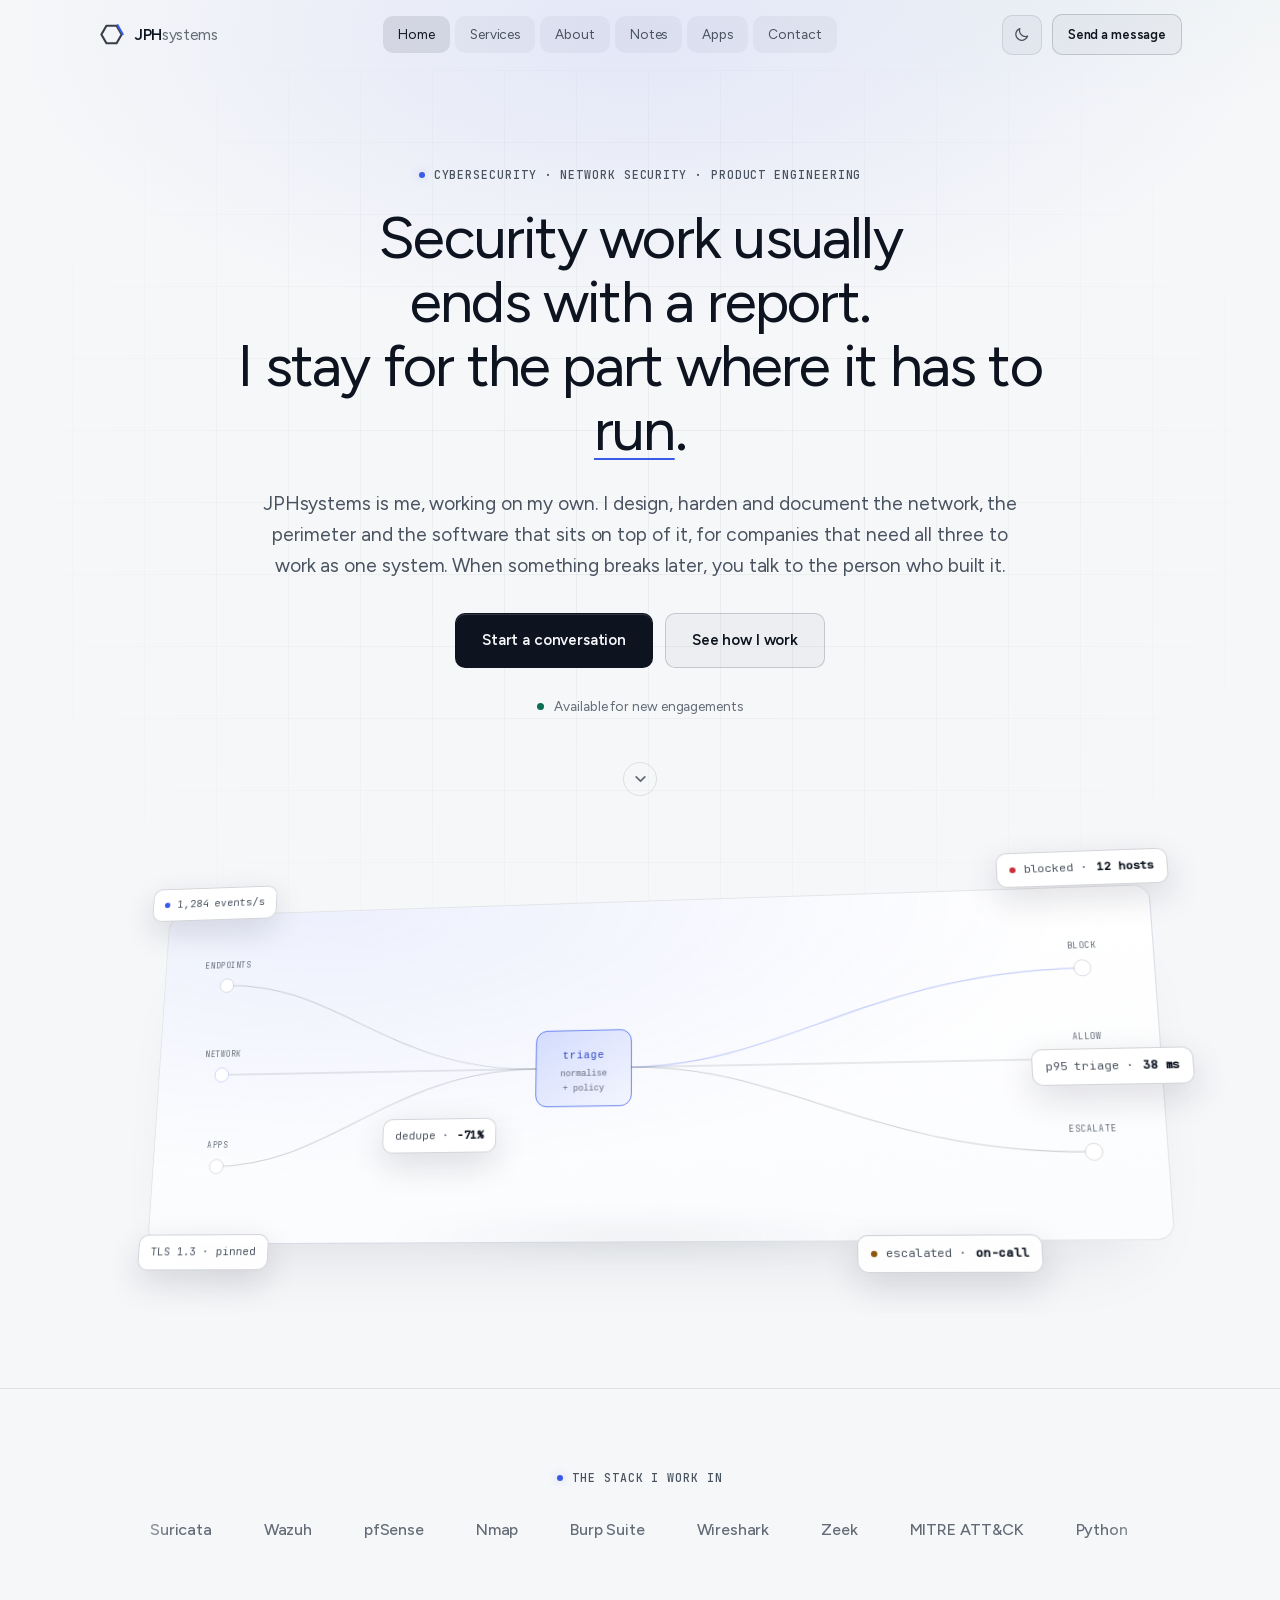
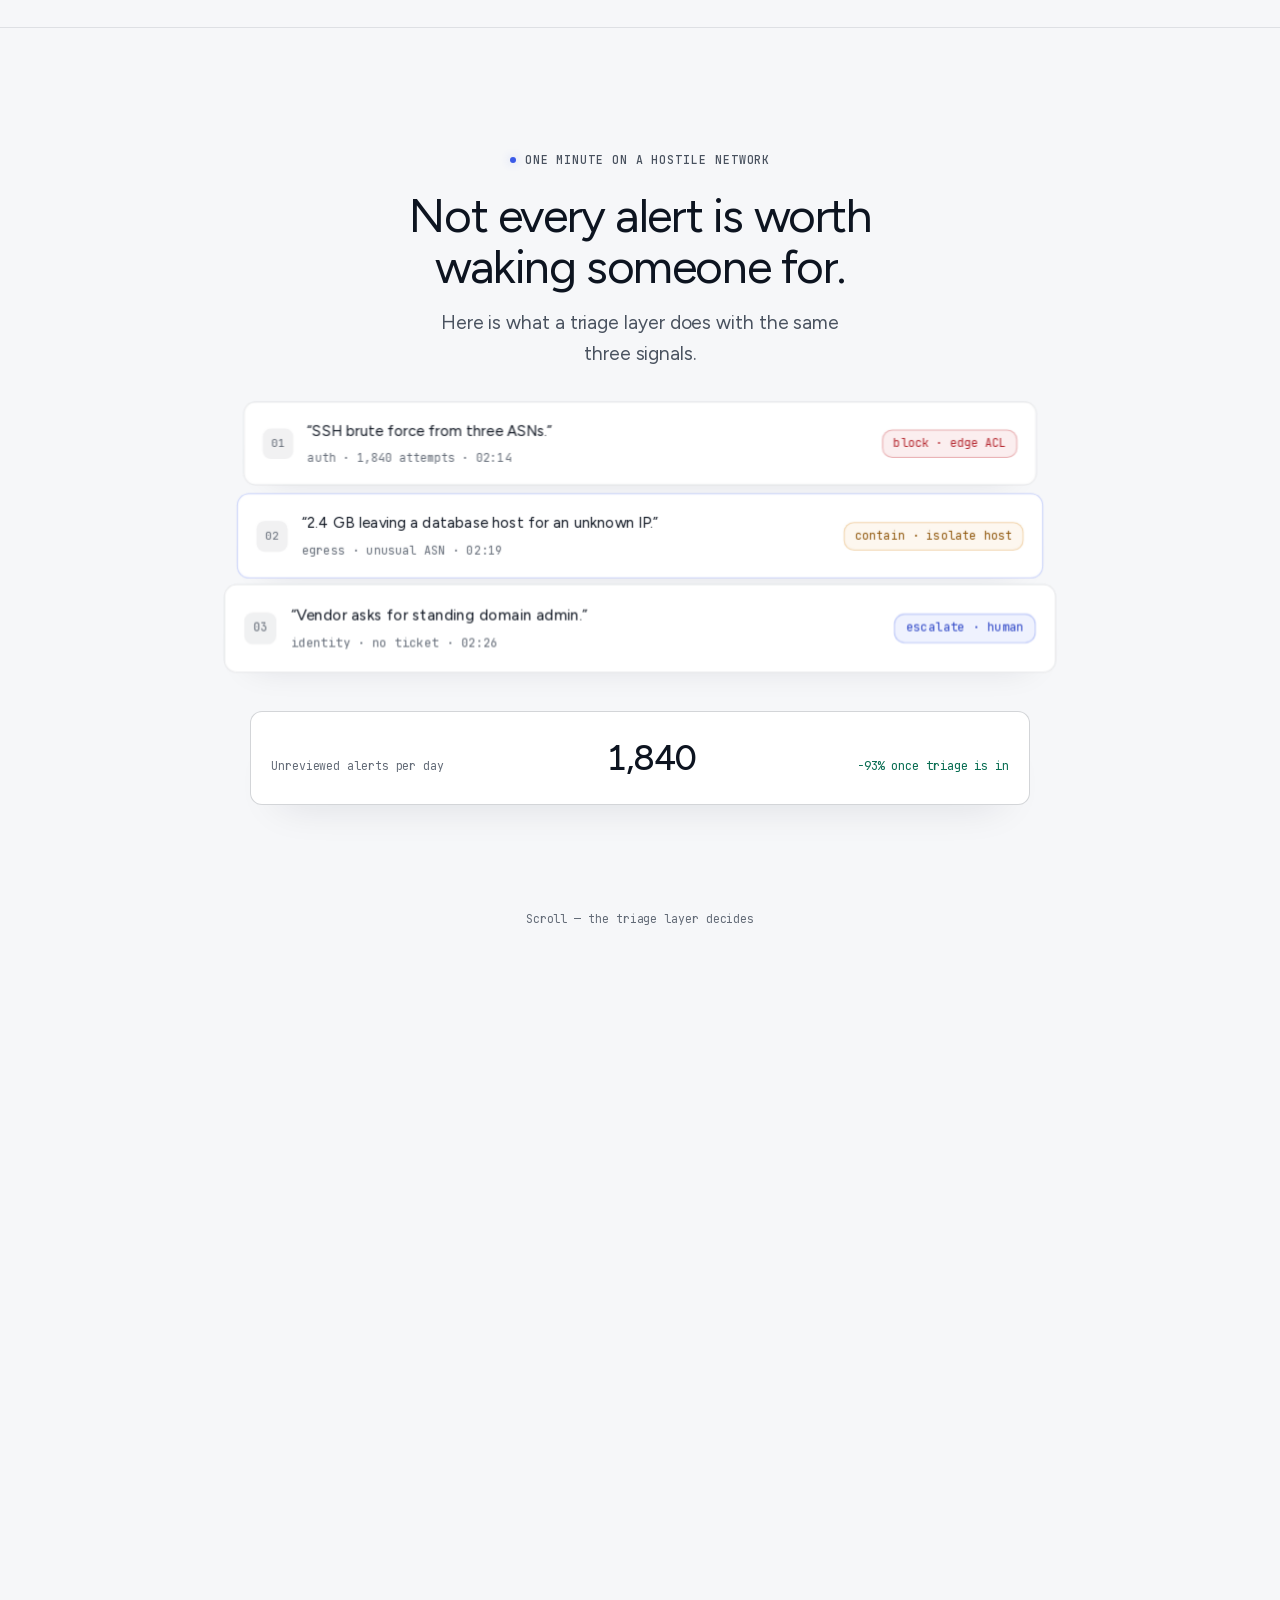
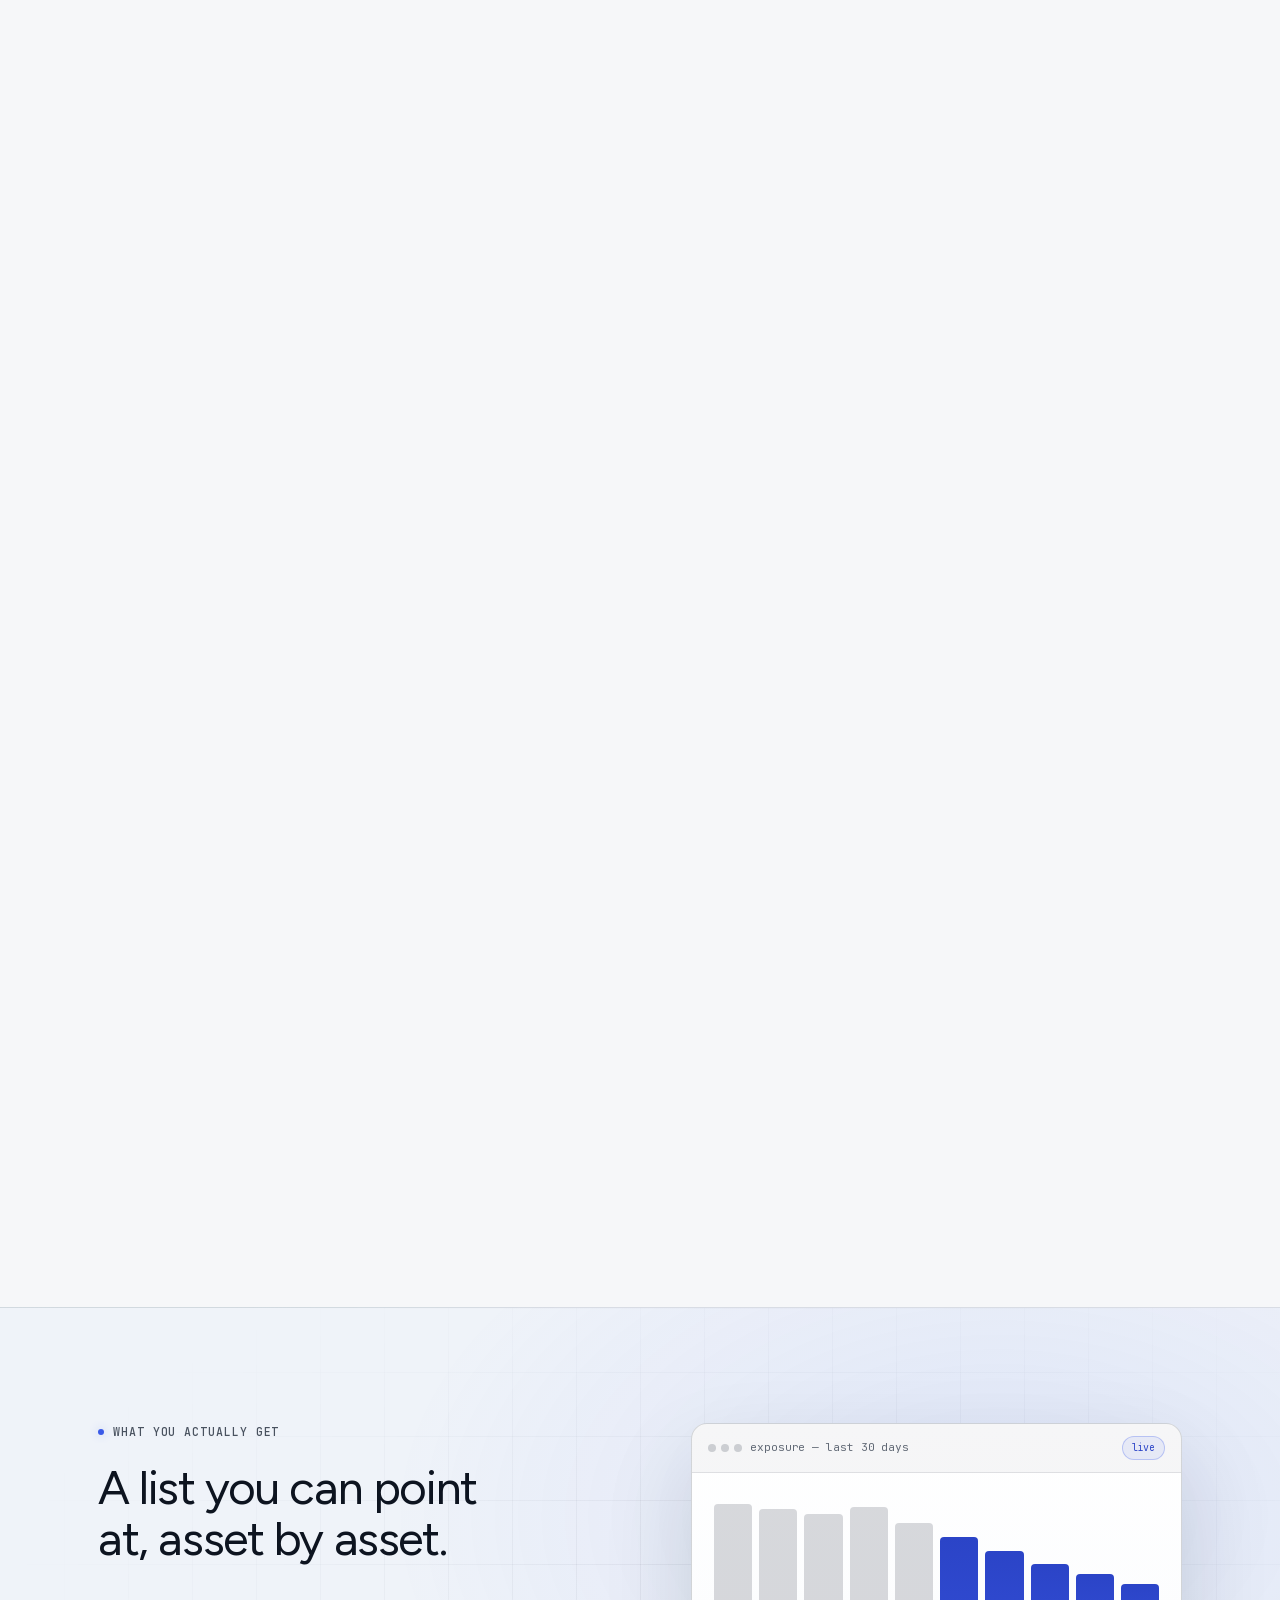
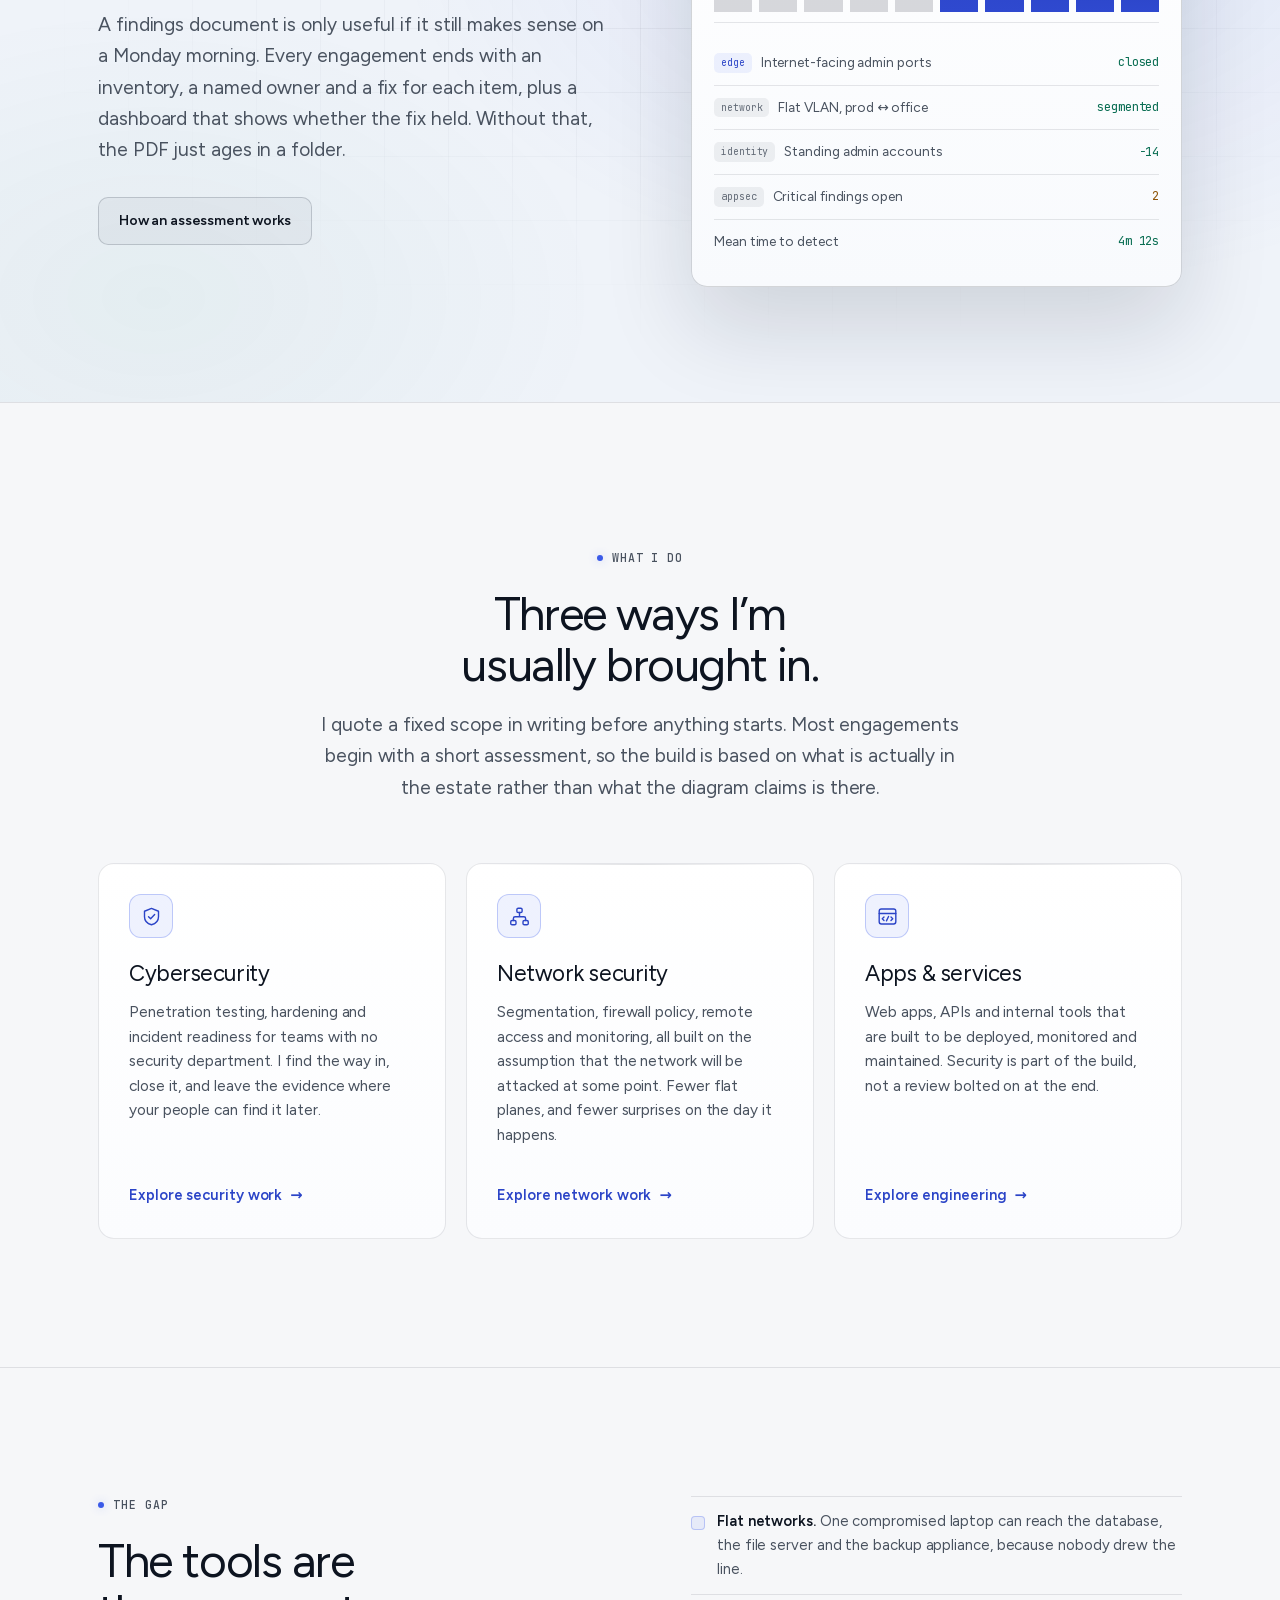
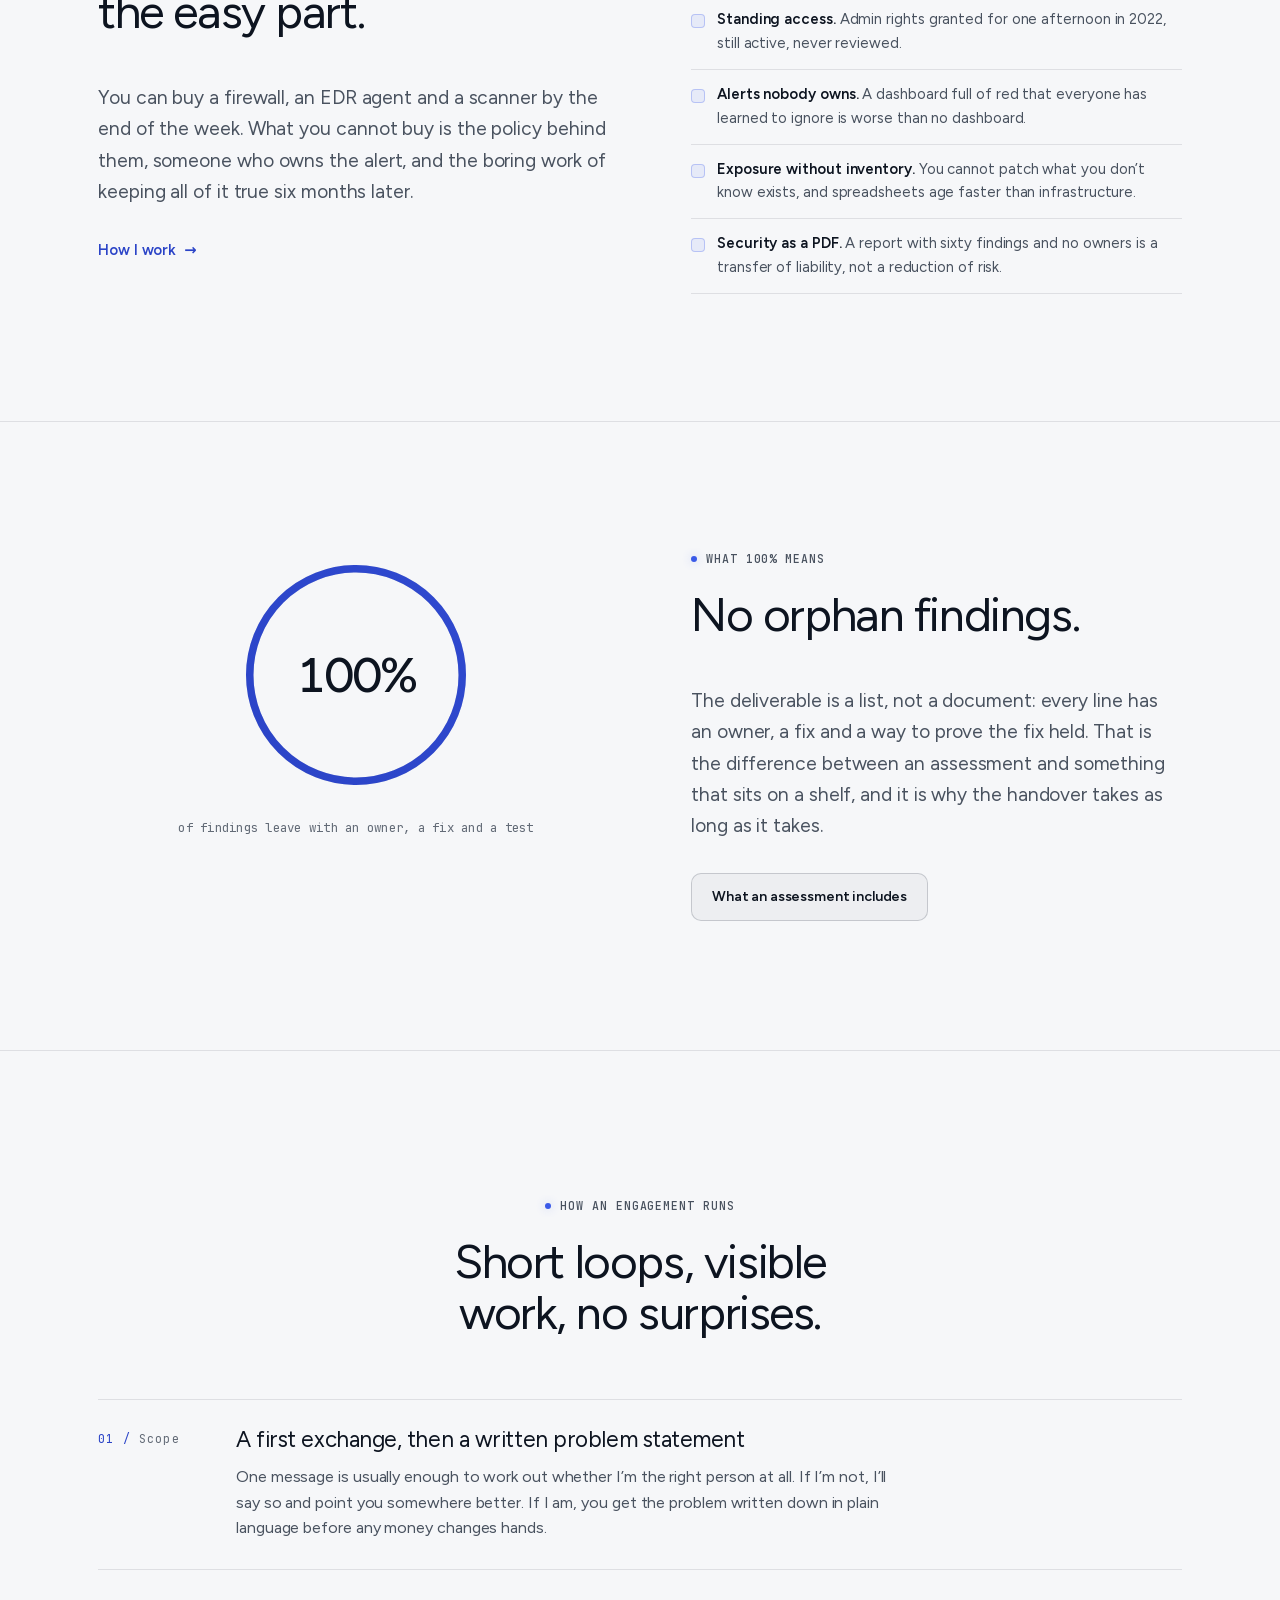
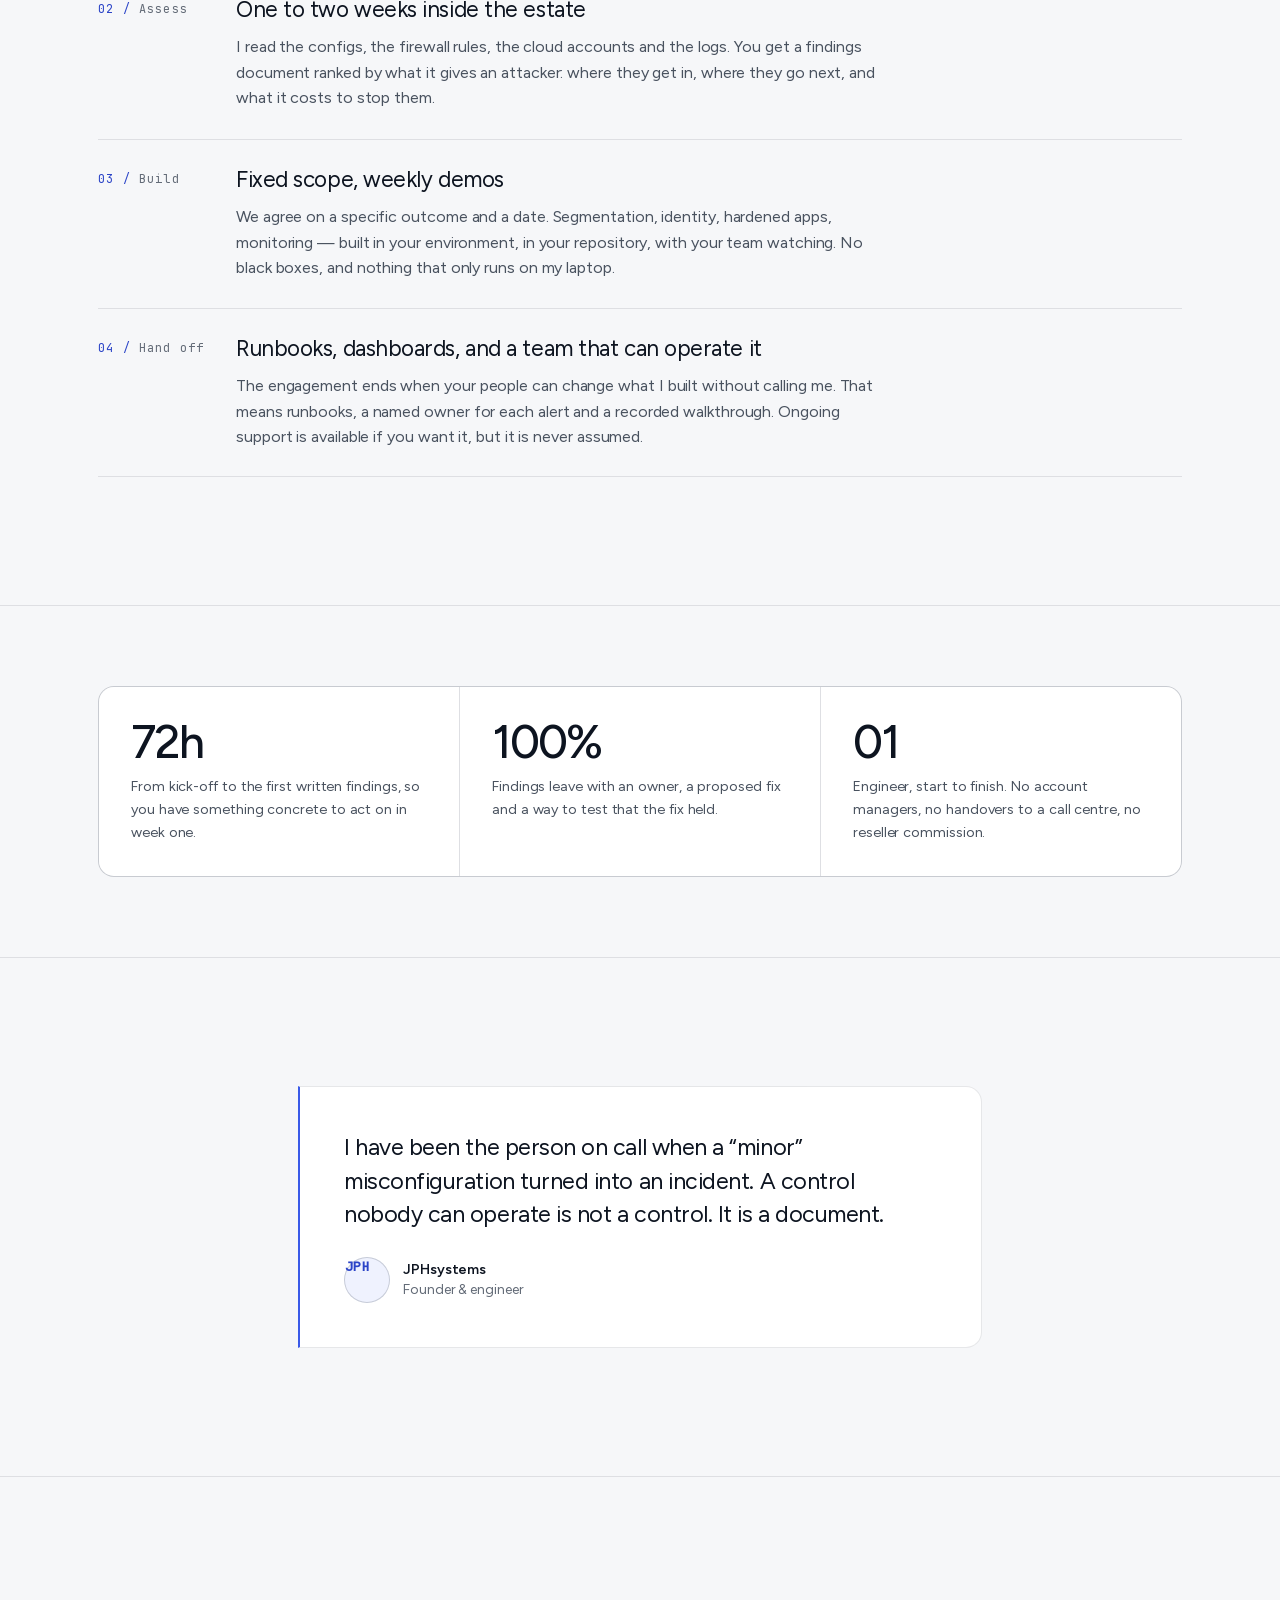
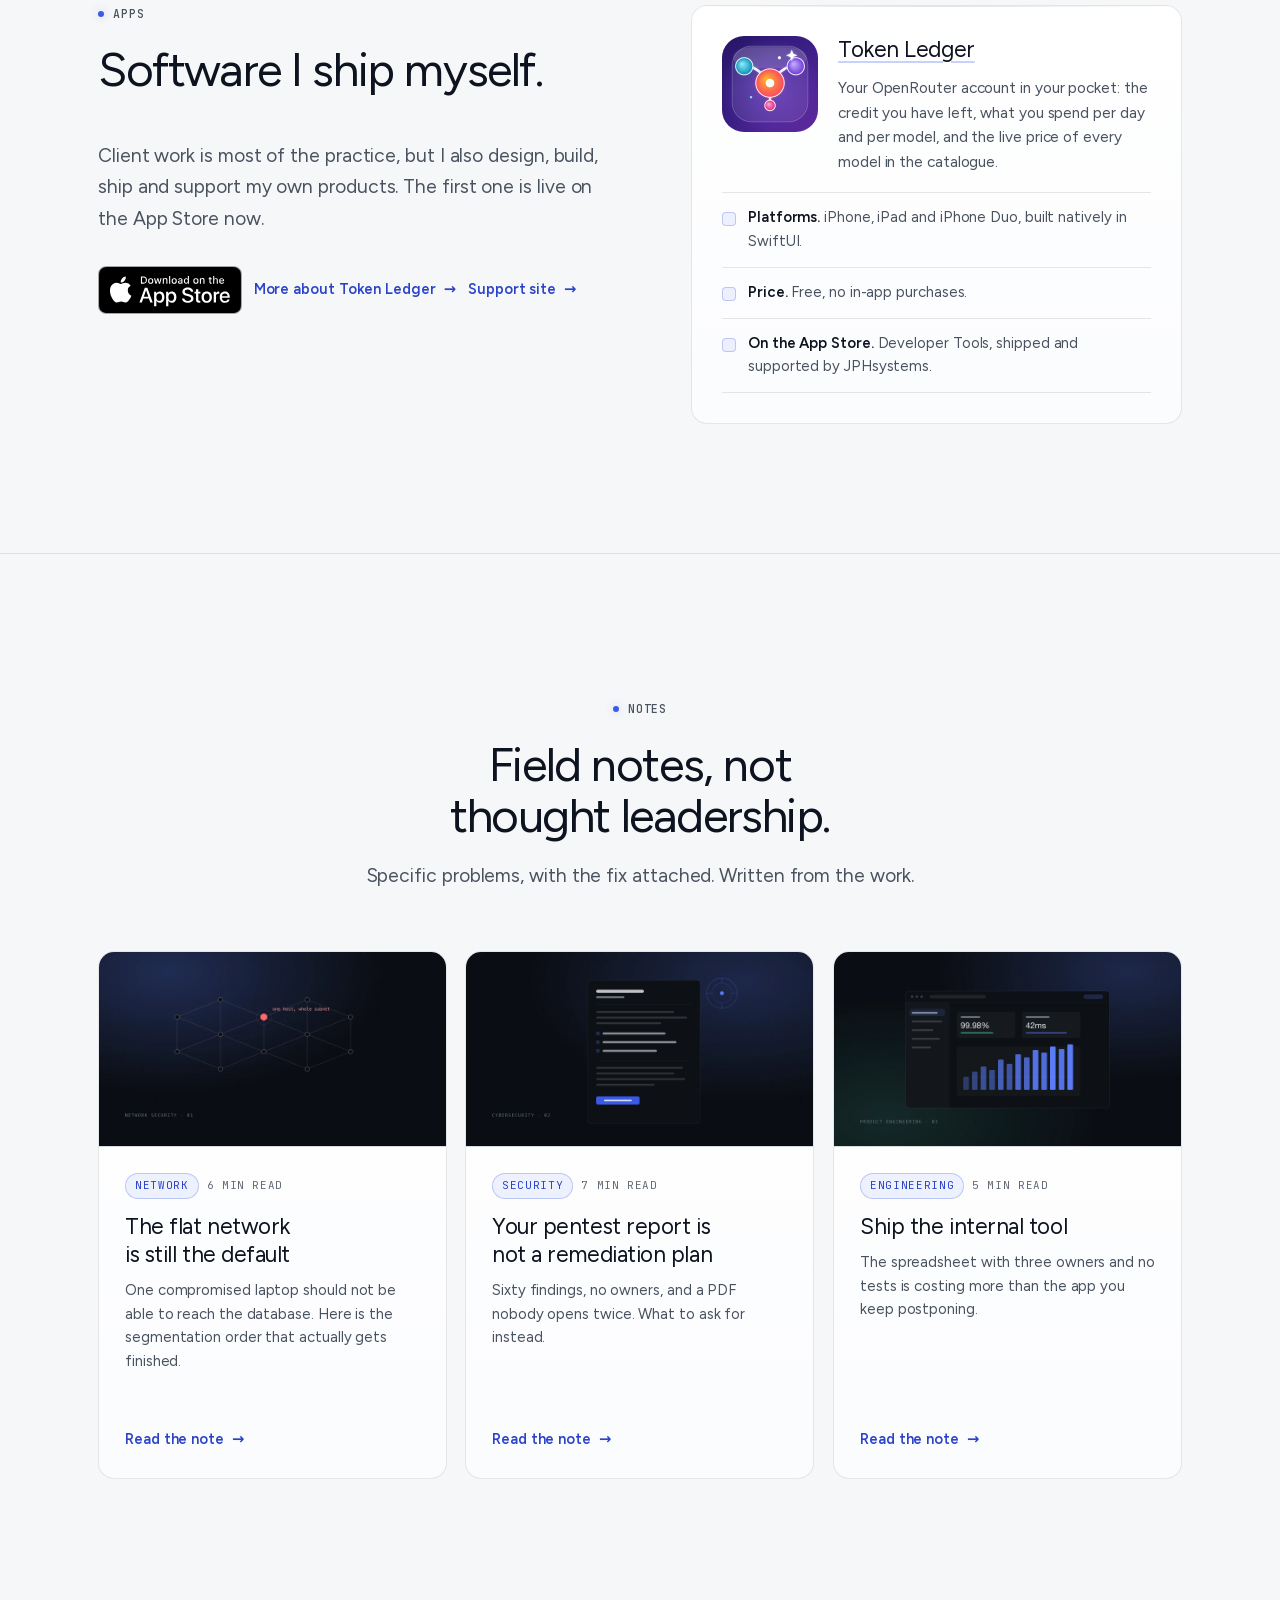
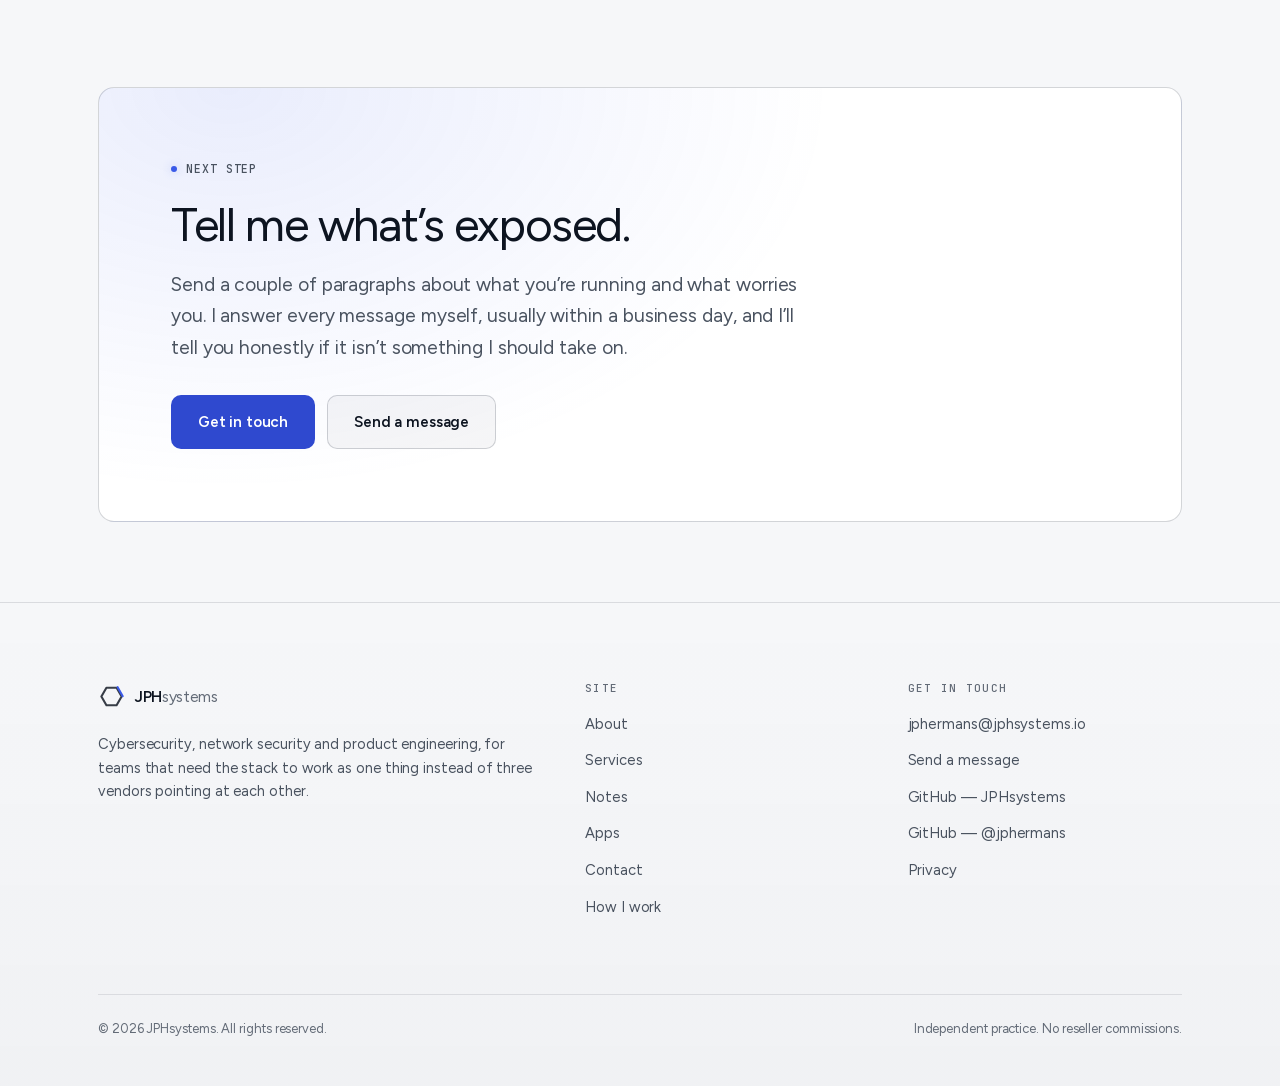
==== index.html @ 5e95b552 "CSP hashes instead of unsafe-inline, data-driven availability, sitemap/feed dates from git, docs" ====
<!DOCTYPE html>
<html lang="en-GB">
<head>
<meta charset="utf-8">
<meta name="viewport" content="width=device-width, initial-scale=1">

<title>JPHsystems — Cybersecurity, Network Security &amp; Product Engineering</title>
<meta name="description" content="Independent cybersecurity, network security and software engineering. Assessments, hardening and applications built to be operated — by one accountable engineer.">
<link rel="canonical" href="https://www.jphsystems.io/">
<link rel="alternate" type="application/rss+xml" title="JPHsystems — field notes" href="notes/feed.xml">
<meta name="robots" content="index, follow, max-image-preview:large">
<meta name="author" content="JPHsystems">
<meta name="theme-color" content="#11171f">
<meta http-equiv="Content-Security-Policy" content="default-src 'self'; img-src 'self' data:; style-src 'self' 'unsafe-inline'; script-src 'self' 'sha256-81gTQFlHvqsIrZlJ7RikpcFBkh4/L22vWy+SGkh+g4I='; font-src 'self'; connect-src 'self'; form-action 'self' mailto:; base-uri 'self'; object-src 'none'; upgrade-insecure-requests">
<meta name="referrer" content="strict-origin-when-cross-origin">

<!-- Open Graph -->
<meta property="og:type" content="website">
<meta property="og:site_name" content="JPHsystems">
<meta property="og:title" content="Cybersecurity, network security &amp; product engineering">
<meta property="og:description" content="Security work usually ends with a report. I stay for the part where it has to run.">
<meta property="og:url" content="https://www.jphsystems.io/">
<meta property="og:image" content="https://www.jphsystems.io/assets/img/og-default.png">
<meta property="og:image:width" content="1200">
<meta property="og:image:height" content="630">
<meta property="og:image:alt" content="JPHsystems — security engineering for networks you actually run.">
<meta property="og:locale" content="en_GB">

<!-- Twitter -->
<meta name="twitter:card" content="summary_large_image">
<meta name="twitter:title" content="Cybersecurity, network security &amp; product engineering">
<meta name="twitter:description" content="Security work usually ends with a report. I stay for the part where it has to run.">
<meta name="twitter:image" content="https://www.jphsystems.io/assets/img/og-default.png">

<!-- Icons -->
<link rel="icon" href="assets/img/favicon.ico" sizes="32x32">
<link rel="icon" href="assets/img/favicon.svg" type="image/svg+xml">
<link rel="apple-touch-icon" href="assets/img/apple-touch-icon.png">

<!-- Fonts, self-hosted: no third-party request, no external round-trip -->
<link rel="preload" href="assets/fonts/figtree-latin.woff2" as="font" type="font/woff2" crossorigin>
<link rel="preload" href="assets/fonts/jetbrains-mono-latin.woff2" as="font" type="font/woff2" crossorigin>
<link rel="stylesheet" href="assets/css/fonts.css?v=d13bbe71">

<!-- Marks JS as available so scroll-reveal styles apply. Without this the
     [data-reveal] sections render immediately, which is the correct fallback. -->
<script>
  (function () {
    var root = document.documentElement;
    root.classList.add("js");
    var stored = null;
    try { stored = localStorage.getItem("theme"); } catch (e) { /* storage unavailable */ }
    var theme = stored === "light" || stored === "dark"
      ? stored
      : (window.matchMedia && window.matchMedia("(prefers-color-scheme: light)").matches ? "light" : "dark");
    root.setAttribute("data-theme", theme);
    var meta = document.querySelector('meta[name="theme-color"]');
    if (meta) meta.setAttribute("content", theme === "light" ? "#f6f7f9" : "#11171f");
  })();
</script>
<link rel="stylesheet" href="assets/css/styles.css?v=3a0b9cc0">

<script type="application/ld+json">
{
  "@context": "https://schema.org",
  "@graph": [
    {
      "@type": "ProfessionalService",
      "@id": "https://www.jphsystems.io/#business",
      "name": "JPHsystems",
      "url": "https://www.jphsystems.io/",
      "image": "https://www.jphsystems.io/assets/img/og-default.png",
      "logo": "https://www.jphsystems.io/assets/img/apple-touch-icon.png",
      "description": "Independent cybersecurity, network security and software engineering: assessments, hardening, segmentation, and applications built to be operated.",
      "email": "jphermans@jphsystems.io",
      "founder": { "@id": "https://www.jphsystems.io/#person" },
      "areaServed": "Worldwide",
      "availableLanguage": "en-GB",
      "sameAs": [
        "https://github.com/JPHsystems-io",
        "https://github.com/jphermans"
      ],
      "priceRange": "$$",
      "knowsAbout": [
        "Cybersecurity",
        "Network security",
        "Penetration testing",
        "Zero trust",
        "Incident response",
        "Cloud security",
        "Web application development",
        "API development"
      ],
      "hasOfferCatalog": {
        "@type": "OfferCatalog",
        "name": "Services",
        "itemListElement": [
          {
            "@type": "Offer",
            "itemOffered": {
              "@type": "Service",
              "name": "Cybersecurity assessment and hardening",
              "url": "https://www.jphsystems.io/services#security"
            }
          },
          {
            "@type": "Offer",
            "itemOffered": {
              "@type": "Service",
              "name": "Network security and segmentation",
              "url": "https://www.jphsystems.io/services#network"
            }
          },
          {
            "@type": "Offer",
            "itemOffered": {
              "@type": "Service",
              "name": "Application and service development",
              "url": "https://www.jphsystems.io/services#engineering"
            }
          }
        ]
      }
    },
    {
      "@type": "Person",
      "@id": "https://www.jphsystems.io/#person",
      "name": "Jean-Pierre Hermans",
      "alternateName": "JPH",
      "sameAs": [
        "https://github.com/jphermans",
        "https://github.com/JPHsystems-io"
      ],
      "jobTitle": "Cybersecurity, Network & Software Engineer",
      "url": "https://www.jphsystems.io/about",
      "worksFor": { "@id": "https://www.jphsystems.io/#business" },
      "knowsAbout": [
        "Cybersecurity",
        "Network architecture",
        "Cloud infrastructure",
        "Application security",
        "Software engineering"
      ]
    },
    {
      "@type": "WebSite",
      "@id": "https://www.jphsystems.io/#website",
      "url": "https://www.jphsystems.io/",
      "name": "JPHsystems",
      "publisher": { "@id": "https://www.jphsystems.io/#business" },
      "inLanguage": "en-GB"
    }
  ]
}
</script>

<script src="assets/js/main.js?v=dd1e1e96" defer></script>
</head>

<body>
<a class="skip-link" href="#main">Skip to content</a>

<header class="site-header">
  <div class="wrap">
    <nav class="nav" aria-label="Primary">
      <a class="brand" href="./" aria-label="JPHsystems — home">
        <svg class="brand-mark" viewBox="0 0 64 64" fill="none" aria-hidden="true" focusable="false">
          <path class="mark-body" d="M44 11.2 20 11.2 8 32 20 52.8 44 52.8 56 32Z" stroke-width="5" stroke-linejoin="round" stroke-linecap="round"/>
          <path class="mark-seam" d="M46.6 9.9 58.6 31.2" stroke-width="5" stroke-linecap="round"/>
        </svg>
        <span class="brand-name">JPH<span>systems</span></span>
      </a>

      <ul class="nav-links">
        <li><a href="./" aria-current="page">Home</a></li>
        <li><a href="services">Services</a></li>
        <li><a href="about">About</a></li>
        <li><a href="notes/">Notes</a></li>
        <li><a href="apps/">Apps</a></li>
        <li><a href="contact">Contact</a></li>
      </ul>

      <div class="nav-end">
        <button class="theme-toggle" type="button" data-theme-toggle aria-label="Switch to light theme" aria-pressed="false">
          <svg class="theme-icon theme-icon--sun" viewBox="0 0 24 24" fill="none" stroke="currentColor" stroke-width="1.8" stroke-linecap="round" aria-hidden="true" focusable="false">
            <circle cx="12" cy="12" r="3.6"/>
            <path d="M12 2.4v2.2M12 19.4v2.2M4.4 12h2.2M17.4 12h2.2M6 6l1.6 1.6M16.4 16.4l1.6 1.6M18 6l-1.6 1.6M9.6 16.4l-1.6 1.6"/>
          </svg>
          <svg class="theme-icon theme-icon--moon" viewBox="0 0 24 24" fill="none" stroke="currentColor" stroke-width="1.8" stroke-linecap="round" stroke-linejoin="round" aria-hidden="true" focusable="false">
            <path d="M20.6 14.3A8.4 8.4 0 0 1 9.7 3.6a8.5 8.5 0 1 0 10.9 10.7Z"/>
          </svg>
        </button>

        <a class="btn btn--ghost btn--sm" href="contact#enquiry">Send a message</a>
        <button class="nav-toggle" type="button" aria-expanded="false" aria-controls="mobile-menu" aria-label="Toggle navigation">
          <span></span><span></span><span></span>
        </button>
      </div>
    </nav>
  </div>

  <div class="mobile-menu" id="mobile-menu">
    <div class="wrap" style="padding-inline:0">
      <a href="./" aria-current="page">Home</a>
      <a href="services">Services</a>
      <a href="about">About</a>
      <a href="notes/">Notes</a>
      <a href="apps/">Apps</a>
      <a href="contact">Contact</a>
      <a class="btn btn--primary" href="contact#enquiry">Send a message</a>
    </div>
  </div>
</header>

<main id="main">

  <!-- ═══ Hero ═══════════════════════════════════════════════════════════ -->
  <section class="hero">
    <div class="wrap">
      <div class="hero-copy">
        <p class="eyebrow">Cybersecurity · Network security · Product engineering</p>
        <h1>Security work usually ends with a report.<br>I stay for the part where it has to <span class="mark">run</span>.</h1>
        <p class="lede">
          JPHsystems is me, working on my own. I design, harden and document the network,
          the perimeter and the software that sits on top of it, for companies that need
          all three to work as one system. When something breaks later, you talk to the
          person who built it.
        </p>
        <div class="btn-row">
          <a class="btn btn--primary btn--lg" href="contact">Start a conversation</a>
          <a class="btn btn--ghost btn--lg" href="services">See how I work</a>
        </div>
        <p class="hero-note" data-availability><span class="pulse" aria-hidden="true"></span> <span data-availability-text>Available for new engagements</span></p>

        <span class="scroll-cue" aria-hidden="true">
          <svg viewBox="0 0 12 12" fill="none" stroke="currentColor" stroke-width="1.6" stroke-linecap="round" stroke-linejoin="round">
            <path d="M2 4.5 6 8.5l4-4"/>
          </svg>
        </span>
      </div>

      <!-- Signature graphic: signals converge on a triage layer, then fan out -->
      <div class="flow" role="img"
           aria-label="Diagram: endpoint, network and application signals converge on a triage layer, which normalises them, then blocks a host, allows known-good traffic, or escalates a decision to a human.">
        <div class="flow-plane">
          <svg class="flow-svg" viewBox="0 0 1200 380" aria-hidden="true" focusable="false">
          <defs>
            <linearGradient id="triageGrad" x1="0" y1="0" x2="1" y2="1">
              <stop offset="0%" stop-color="#5b7cfa" stop-opacity=".22"/>
              <stop offset="100%" stop-color="#5b7cfa" stop-opacity=".04"/>
            </linearGradient>
          </defs>

          <path class="flow-path" d="M 60 72 C 210 72 280 190 470 190"/>
          <path class="flow-path" d="M 60 190 C 200 190 300 190 470 190"/>
          <path class="flow-path" d="M 60 308 C 210 308 280 190 470 190"/>
          <path class="flow-path flow-path--hot" d="M 590 190 C 780 190 880 78 1140 78"/>
          <path class="flow-path" d="M 590 190 C 780 190 900 190 1140 190"/>
          <path class="flow-path" d="M 590 190 C 780 190 880 302 1140 302"/>

          <!-- Source nodes -->
          <circle class="flow-node" cx="60" cy="72" r="9"/>
          <circle class="flow-node flow-node--live" cx="60" cy="190" r="9"/>
          <circle class="flow-node" cx="60" cy="308" r="9"/>
          <text class="flow-label" x="60" y="48" text-anchor="middle">endpoints</text>
          <text class="flow-label" x="60" y="166" text-anchor="middle">network</text>
          <text class="flow-label" x="60" y="284" text-anchor="middle">apps</text>

          <!-- The triage layer -->
          <rect class="flow-triage" x="470" y="142" width="120" height="96" rx="14"
                fill="url(#triageGrad)" stroke="#5b7cfa" stroke-width="1.2"/>
          <text class="flow-text flow-text--accent" x="530" y="178" text-anchor="middle" font-family="ui-monospace, SFMono-Regular, Menlo, monospace"
                font-size="13" letter-spacing="1">triage</text>
          <text class="flow-text" x="530" y="200" text-anchor="middle" font-family="ui-monospace, SFMono-Regular, Menlo, monospace"
                font-size="11">normalise</text>
          <text class="flow-text" x="530" y="218" text-anchor="middle" font-family="ui-monospace, SFMono-Regular, Menlo, monospace"
                font-size="11">+ policy</text>

          <!-- Destination nodes -->
          <circle class="flow-node" cx="1140" cy="78" r="10"/>
          <circle class="flow-node flow-node--live" cx="1140" cy="190" r="10"/>
          <circle class="flow-node" cx="1140" cy="302" r="10"/>
          <text class="flow-label" x="1140" y="54" text-anchor="middle">block</text>
          <text class="flow-label" x="1140" y="166" text-anchor="middle">allow</text>
          <text class="flow-label" x="1140" y="278" text-anchor="middle">escalate</text>

          <!-- Signals in flight -->
          <circle class="flow-dot" style="offset-path:path('M 60 72 C 210 72 280 190 470 190');animation-delay:0s"/>
          <circle class="flow-dot" style="offset-path:path('M 60 190 C 200 190 300 190 470 190');animation-delay:1.4s"/>
          <circle class="flow-dot" style="offset-path:path('M 60 308 C 210 308 280 190 470 190');animation-delay:2.6s"/>
          <circle class="flow-dot" style="offset-path:path('M 590 190 C 780 190 880 78 1140 78');animation-delay:1.1s"/>
          <circle class="flow-dot" style="offset-path:path('M 590 190 C 780 190 900 190 1140 190');animation-delay:2.4s"/>
          <circle class="flow-dot" style="offset-path:path('M 590 190 C 780 190 880 302 1140 302');animation-delay:3.5s"/>
          </svg>

          <span class="chip" style="--in:.35s; top:-9%; left:-2%">
            <span class="dot dot--accent"></span> 1,284 events/s
          </span>
          <span class="chip chip--hide-sm" style="--in:.62s; top:64%; left:24%">
            dedupe &middot; <b>&minus;71%</b>
          </span>
          <span class="chip chip--wide" style="--in:.44s; top:-11%; right:-2%">
            <span class="dot dot--danger"></span> blocked &middot; <b>12 hosts</b>
          </span>
          <span class="chip chip--wide" style="--in:.53s; top:47%; right:-3%">
            p95 triage &middot; <b>38 ms</b>
          </span>
          <span class="chip" style="--in:.71s; bottom:-9%; right:12%">
            <span class="dot dot--warn"></span> escalated &middot; <b>on-call</b>
          </span>
          <span class="chip chip--wide" style="--in:.8s; bottom:-8%; left:-1%">
            TLS 1.3 &middot; pinned
          </span>
        </div>
      </div>
    </div>
  </section>

  <!-- ═══ Stack marquee ══════════════════════════════════════════════════ -->
  <section class="section section--tight section--edge">
    <div class="wrap">
      <p class="eyebrow center" style="text-align:center">The stack I work in</p>
      <div class="marquee" aria-hidden="true">
        <div class="marquee-track">
          <span>Suricata</span><span>Wazuh</span><span>pfSense</span><span>Nmap</span>
          <span>Burp Suite</span><span>Wireshark</span><span>Zeek</span><span>MITRE ATT&amp;CK</span>
          <span>Python</span><span>TypeScript</span><span>React</span><span>Node.js</span>
          <span>PostgreSQL</span><span>Docker</span><span>Terraform</span><span>AWS</span>
          <span>Azure</span><span>Cloudflare</span><span>Grafana</span><span>Prometheus</span>
          <span>Linux</span><span>Git</span>
        </div>
      </div>
      <p class="visually-hidden">
        Tools I work with: Suricata, Wazuh, pfSense, Nmap, Burp Suite, Wireshark, Zeek,
        MITRE ATT&amp;CK, Python, TypeScript, React, Node.js, PostgreSQL, Docker,
        Terraform, AWS, Azure, Cloudflare, Grafana, Prometheus, Linux and Git.
      </p>
    </div>
  </section>

  <!-- ═══ Scrubbed scene: three signals through triage ═══════════════════ -->
  <section class="scene" data-scrub>
    <div class="scene-pin">
      <div class="scene-inner">
        <div class="scene-caption">
          <p class="eyebrow">One Minute on a Hostile Network</p>
          <h2>Not every alert is worth waking someone for.</h2>
          <p class="lede">Here is what a triage layer does with the same three signals.</p>
        </div>

        <div class="lanes">
          <div class="lane" style="--t:.06; --from:-56px">
            <span class="glyph">01</span>
            <span>
              <span class="label">&ldquo;SSH brute force from three ASNs.&rdquo;</span><br>
              <span class="meta">auth &middot; 1,840 attempts &middot; 02:14</span>
            </span>
            <span class="verdict verdict--block">block &middot; edge ACL</span>
          </div>

          <div class="lane" data-hot="1" style="--t:.24; --from:-56px">
            <span class="glyph">02</span>
            <span>
              <span class="label">&ldquo;2.4 GB leaving a database host for an unknown IP.&rdquo;</span><br>
              <span class="meta">egress &middot; unusual ASN &middot; 02:19</span>
            </span>
            <span class="verdict verdict--contain">contain &middot; isolate host</span>
          </div>

          <div class="lane" style="--t:.42; --from:-56px">
            <span class="glyph">03</span>
            <span>
              <span class="label">&ldquo;Vendor asks for standing domain admin.&rdquo;</span><br>
              <span class="meta">identity &middot; no ticket &middot; 02:26</span>
            </span>
            <span class="verdict verdict--escalate">escalate &middot; human</span>
          </div>
        </div>

        <div class="tally">
          <span class="label">Unreviewed alerts per day</span>
          <span class="figure" data-tally data-tally-from="1840" data-tally-to="120">1,840</span>
          <span class="delta">&minus;93% once triage is in</span>
        </div>

        <p class="scene-step">Scroll &mdash; the triage layer decides</p>
      </div>
    </div>
  </section>

  <!-- ═══ Showcase: the dashboard that ends the argument ═════════════════ -->
  <section class="showcase" data-scrub>
    <div class="wrap">
      <div class="grid grid--split">
        <div data-reveal>
          <p class="eyebrow">What You Actually Get</p>
          <h2>A list you can point at, asset by asset.</h2>
          <p class="lede mt-l">
            A findings document is only useful if it still makes sense on a Monday
            morning. Every engagement ends with an inventory, a named owner and a fix for
            each item, plus a dashboard that shows whether the fix held. Without that, the
            PDF just ages in a folder.
          </p>
          <div class="btn-row">
            <a class="btn btn--ghost" href="services#assessment">How an assessment works</a>
          </div>
        </div>

        <div class="ui parallax" data-reveal data-delay="1">
          <div class="ui-bar">
            <span class="lights"><i></i><i></i><i></i></span>
            <span class="title">exposure &mdash; last 30 days</span>
            <span class="pill">live</span>
          </div>
          <div class="ui-body">
            <div class="ui-chart">
              <span style="--h:92; --i:0"></span><span style="--h:88; --i:1"></span>
              <span style="--h:84; --i:2"></span><span style="--h:90; --i:3"></span>
              <span style="--h:76; --i:4"></span><span class="hot" style="--h:64; --i:5"></span>
              <span class="hot" style="--h:52; --i:6"></span><span class="hot" style="--h:41; --i:7"></span>
              <span class="hot" style="--h:32; --i:8"></span><span class="hot" style="--h:24; --i:9"></span>
            </div>

            <div class="ui-row">
              <span class="k"><span class="ui-tag ui-tag--accent">edge</span> Internet-facing admin ports</span>
              <span class="v down">closed</span>
            </div>
            <div class="ui-row">
              <span class="k"><span class="ui-tag">network</span> Flat VLAN, prod &harr; office</span>
              <span class="v down">segmented</span>
            </div>
            <div class="ui-row">
              <span class="k"><span class="ui-tag">identity</span> Standing admin accounts</span>
              <span class="v down">&minus;14</span>
            </div>
            <div class="ui-row">
              <span class="k"><span class="ui-tag">appsec</span> Critical findings open</span>
              <span class="v up">2</span>
            </div>
            <div class="ui-row">
              <span class="k">Mean time to detect</span>
              <span class="v down">4m 12s</span>
            </div>
          </div>
        </div>
      </div>
    </div>
  </section>

  <!-- ═══ Services ═══════════════════════════════════════════════════════ -->
  <section class="section section--edge">
    <div class="wrap">
      <div class="section-head section-head--center" data-reveal>
        <p class="eyebrow">What I Do</p>
        <h2>Three ways I&rsquo;m usually brought in.</h2>
        <p class="lede">
          I quote a fixed scope in writing before anything starts. Most engagements
          begin with a short assessment, so the build is based on what is actually in the
          estate rather than what the diagram claims is there.
        </p>
      </div>

      <div class="grid grid--3">
        <a class="card" data-reveal href="services#security">
          <span class="card-icon" aria-hidden="true">
            <svg viewBox="0 0 24 24" fill="none" stroke="currentColor" stroke-width="1.6" stroke-linecap="round" stroke-linejoin="round">
              <path d="M12 2.8 20 6v6.2c0 4.6-3.3 7.9-8 9.2-4.7-1.3-8-4.6-8-9.2V6l8-3.2Z"/>
              <path d="m8.6 12.2 2.4 2.4 4.6-4.8"/>
            </svg>
          </span>
          <h3>Cybersecurity</h3>
          <p>
            Penetration testing, hardening and incident readiness for teams with no
            security department. I find the way in, close it, and leave the evidence where
            your people can find it later.
          </p>
          <span class="arrow-link">Explore security work</span>
        </a>

        <a class="card" data-delay="1" data-reveal href="services#network">
          <span class="card-icon" aria-hidden="true">
            <svg viewBox="0 0 24 24" fill="none" stroke="currentColor" stroke-width="1.6" stroke-linecap="round" stroke-linejoin="round">
              <rect x="9" y="2.5" width="6" height="5" rx="1.5"/>
              <rect x="2" y="16.5" width="6" height="5" rx="1.5"/>
              <rect x="16" y="16.5" width="6" height="5" rx="1.5"/>
              <path d="M12 7.5v4M5 16.5v-2.2a2 2 0 0 1 2-2h10a2 2 0 0 1 2 2v2.2"/>
            </svg>
          </span>
          <h3>Network security</h3>
          <p>
            Segmentation, firewall policy, remote access and monitoring, all built on the
            assumption that the network will be attacked at some point. Fewer flat planes,
            and fewer surprises on the day it happens.
          </p>
          <span class="arrow-link">Explore network work</span>
        </a>

        <a class="card" data-delay="2" data-reveal href="services#engineering">
          <span class="card-icon" aria-hidden="true">
            <svg viewBox="0 0 24 24" fill="none" stroke="currentColor" stroke-width="1.6" stroke-linecap="round" stroke-linejoin="round">
              <rect x="2.5" y="3.5" width="19" height="17" rx="2.5"/>
              <path d="M2.5 8.5h19"/>
              <path d="m8 12.5-2 2 2 2M16 12.5l2 2-2 2M13.2 12l-2.4 5"/>
            </svg>
          </span>
          <h3>Apps &amp; services</h3>
          <p>
            Web apps, APIs and internal tools that are built to be deployed, monitored and
            maintained. Security is part of the build, not a review bolted on at the end.
          </p>
          <span class="arrow-link">Explore engineering</span>
        </a>
      </div>
    </div>
  </section>

  <!-- ═══ The gap ════════════════════════════════════════════════════════ -->
  <section class="section section--edge">
    <div class="wrap">
      <div class="grid grid--split">
        <div data-reveal>
          <p class="eyebrow">The Gap</p>
          <h2>The tools are the easy part.</h2>
          <p class="lede mt-l">
            You can buy a firewall, an EDR agent and a scanner by the end of the week.
            What you cannot buy is the policy behind them, someone who owns the alert, and
            the boring work of keeping all of it true six months later.
          </p>
          <div class="btn-row">
            <a class="arrow-link" href="about#principles">How I work</a>
          </div>
        </div>

        <ul class="spec-list" data-reveal data-delay="1" style="margin-top:0">
          <li><span><strong>Flat networks.</strong> One compromised laptop can reach the database, the file server and the backup appliance, because nobody drew the line.</span></li>
          <li><span><strong>Standing access.</strong> Admin rights granted for one afternoon in 2022, still active, never reviewed.</span></li>
          <li><span><strong>Alerts nobody owns.</strong> A dashboard full of red that everyone has learned to ignore is worse than no dashboard.</span></li>
          <li><span><strong>Exposure without inventory.</strong> You cannot patch what you don&rsquo;t know exists, and spreadsheets age faster than infrastructure.</span></li>
          <li><span><strong>Security as a PDF.</strong> A report with sixty findings and no owners is a transfer of liability, not a reduction of risk.</span></li>
        </ul>
      </div>
    </div>
  </section>

  <!-- ═══ Dial ═══════════════════════════════════════════════════════════ -->
  <section class="section section--edge">
    <div class="wrap">
      <div class="grid grid--split">
        <div class="dial" data-reveal>
          <div class="dial-ring" style="--pct:1">
            <svg viewBox="0 0 200 200" aria-hidden="true">
              <defs>
                <linearGradient id="dialGrad" x1="0" y1="0" x2="1" y2="1">
                  <stop offset="0%" stop-color="#93a7ff"/>
                  <stop offset="100%" stop-color="#3a5ae8"/>
                </linearGradient>
              </defs>
              <circle class="track" cx="100" cy="100" r="85"/>
              <circle class="value" cx="100" cy="100" r="85"/>
            </svg>
            <span class="dial-figure"><span data-count-to="100" data-count-suffix="%">100%</span></span>
          </div>
          <p class="mono">of findings leave with an owner, a fix and a test</p>
        </div>

        <div data-reveal data-delay="1">
          <p class="eyebrow">What 100% means</p>
          <h2>No orphan findings.</h2>
          <p class="lede mt-l">
            The deliverable is a list, not a document: every line has an owner, a fix and
            a way to prove the fix held. That is the difference between an assessment and
            something that sits on a shelf, and it is why the handover takes as long as it
            takes.
          </p>
          <div class="btn-row">
            <a class="btn btn--ghost" href="services#assessment">What an assessment includes</a>
          </div>
        </div>
      </div>
    </div>
  </section>

  <!-- ═══ Process ════════════════════════════════════════════════════════ -->
  <section class="section section--edge">
    <div class="wrap">
      <div class="section-head section-head--center" data-reveal>
        <p class="eyebrow">How an Engagement Runs</p>
        <h2>Short loops, visible work, no surprises.</h2>
      </div>

      <ol class="steps">
        <li class="step" data-reveal>
          <span class="step-num">Scope</span>
          <div>
            <h3>A first exchange, then a written problem statement</h3>
            <p>One message is usually enough to work out whether I&rsquo;m the right person at all. If I&rsquo;m not, I&rsquo;ll say so and point you somewhere better. If I am, you get the problem written down in plain language before any money changes hands.</p>
          </div>
        </li>
        <li class="step" data-reveal>
          <span class="step-num">Assess</span>
          <div>
            <h3>One to two weeks inside the estate</h3>
            <p>I read the configs, the firewall rules, the cloud accounts and the logs. You get a findings document ranked by what it gives an attacker: where they get in, where they go next, and what it costs to stop them.</p>
          </div>
        </li>
        <li class="step" data-reveal>
          <span class="step-num">Build</span>
          <div>
            <h3>Fixed scope, weekly demos</h3>
            <p>We agree on a specific outcome and a date. Segmentation, identity, hardened apps, monitoring &mdash; built in your environment, in your repository, with your team watching. No black boxes, and nothing that only runs on my laptop.</p>
          </div>
        </li>
        <li class="step" data-reveal>
          <span class="step-num">Hand off</span>
          <div>
            <h3>Runbooks, dashboards, and a team that can operate it</h3>
            <p>The engagement ends when your people can change what I built without calling me. That means runbooks, a named owner for each alert and a recorded walkthrough. Ongoing support is available if you want it, but it is never assumed.</p>
          </div>
        </li>
      </ol>
    </div>
  </section>

  <!-- ═══ Credentials ════════════════════════════════════════════════════ -->
  <section class="section section--tight section--edge">
    <div class="wrap">
      <div class="stats" data-reveal>
        <div class="stat">
          <p class="stat-figure">72h</p>
          <p class="stat-label">From kick-off to the first written findings, so you have something concrete to
          act on in week one.
          </p>
        </div>
        <div class="stat">
          <p class="stat-figure">100%</p>
          <p class="stat-label">Findings leave with an owner, a proposed fix and a way to test that the fix held.</p>
        </div>
        <div class="stat">
          <p class="stat-figure">01</p>
          <p class="stat-label">Engineer, start to finish. No account managers, no handovers to a call centre, no reseller commission.</p>
        </div>
      </div>
    </div>
  </section>

  <!-- ═══ Position ═══════════════════════════════════════════════════════ -->
  <section class="section section--edge">
    <div class="wrap wrap--narrow">
      <blockquote class="quote" data-reveal>
        <p>
        I have been the person on call when a &ldquo;minor&rdquo; misconfiguration
        turned into an incident. A control nobody can operate is not a control. It is a
        document.
      </p>
        <footer class="byline">
          <span class="avatar" aria-hidden="true">JPH</span>
          <span><strong>JPHsystems</strong>Founder &amp; engineer</span>
        </footer>
      </blockquote>
    </div>
  </section>

  <!-- ═══ Apps: shipped products ═════════════════════════════════════════ -->
  <section class="section section--edge" id="apps">
    <div class="wrap">
      <div class="grid grid--split">
        <div data-reveal>
          <p class="eyebrow">Apps</p>
          <h2>Software I ship myself.</h2>
          <p class="lede mt-l">
            Client work is most of the practice, but I also design, build, ship
            and support my own products. The first one is live on the App Store
            now.
          </p>
          <div class="btn-row">
            <a class="app-store-badge" href="https://apps.apple.com/app/id6809165525" rel="noopener" target="_blank">
              <img class="app-store-badge__on-dark" src="assets/img/app-store-badge-white.svg" alt="Download on the App Store" width="144" height="48" decoding="async">
              <img class="app-store-badge__on-light" src="assets/img/app-store-badge-black.svg" alt="Download on the App Store" width="144" height="48" decoding="async">
            </a>
            <a class="arrow-link" href="token-ledger">More about Token Ledger</a>
            <a class="arrow-link" href="https://jphermans.github.io/OpenRouter-Tracker-Support/" rel="noopener" target="_blank">Support site</a>
          </div>
        </div>

        <div class="card" data-reveal data-delay="1">
          <div style="display:flex; gap:20px; align-items:flex-start">
            <img src="assets/img/app-token-ledger.png" alt="Token Ledger app icon" width="96" height="96"
                 loading="lazy" decoding="async"
                 style="width:96px; height:96px; border-radius:22px; flex:none">
            <div>
              <h3 style="margin-top:0"><a class="text-link" href="token-ledger">Token Ledger</a></h3>
              <p style="margin-top:0">
                Your OpenRouter account in your pocket: the credit you have
                left, what you spend per day and per model, and the live price
                of every model in the catalogue.
              </p>
            </div>
          </div>
          <ul class="spec-list" style="margin:18px 0 0">
            <li><span><strong>Platforms.</strong> iPhone, iPad and iPhone Duo, built natively in SwiftUI.</span></li>
            <li><span><strong>Price.</strong> Free, no in-app purchases.</span></li>
            <li><span><strong>On the App Store.</strong> Developer Tools, shipped and supported by JPHsystems.</span></li>
          </ul>
        </div>
      </div>
    </div>
  </section>

  <!-- ═══ Notes ══════════════════════════════════════════════════════════ -->
  <section class="section section--edge">
    <div class="wrap">
      <div class="section-head section-head--center" data-reveal>
        <p class="eyebrow">Notes</p>
        <h2>Field notes, not thought leadership.</h2>
        <p class="lede">Specific problems, with the fix attached. Written from the work.</p>
      </div>

      <div class="post-list">
        <a class="card post-card" data-reveal href="notes/flat-network">
          <picture>
            <source srcset="assets/img/cover-network.webp" type="image/webp">
            <img class="post-cover" src="assets/img/cover-network.png" alt="" width="1600" height="900" loading="lazy" decoding="async">
          </picture>
          <div class="post-card-body">
            <div class="post-meta"><span class="tag">Network</span><span>6 min read</span></div>
            <h3>The flat network is still the default</h3>
            <p>One compromised laptop should not be able to reach the database. Here is the segmentation order that actually gets finished.</p>
            <span class="arrow-link">Read the note</span>
          </div>
        </a>

        <a class="card post-card" data-delay="1" data-reveal href="notes/pentest-report">
          <picture>
            <source srcset="assets/img/cover-report.webp" type="image/webp">
            <img class="post-cover" src="assets/img/cover-report.png" alt="" width="1600" height="900" loading="lazy" decoding="async">
          </picture>
          <div class="post-card-body">
            <div class="post-meta"><span class="tag">Security</span><span>7 min read</span></div>
            <h3>Your pentest report is not a remediation plan</h3>
            <p>Sixty findings, no owners, and a PDF nobody opens twice. What to ask for instead.</p>
            <span class="arrow-link">Read the note</span>
          </div>
        </a>

        <a class="card post-card" data-delay="2" data-reveal href="notes/ship-the-internal-tool">
          <picture>
            <source srcset="assets/img/cover-app.webp" type="image/webp">
            <img class="post-cover" src="assets/img/cover-app.png" alt="" width="1600" height="900" loading="lazy" decoding="async">
          </picture>
          <div class="post-card-body">
            <div class="post-meta"><span class="tag">Engineering</span><span>5 min read</span></div>
            <h3>Ship the internal tool</h3>
            <p>The spreadsheet with three owners and no tests is costing more than the app you keep postponing.</p>
            <span class="arrow-link">Read the note</span>
          </div>
        </a>
      </div>
    </div>
  </section>

  <!-- ═══ CTA ════════════════════════════════════════════════════════════ -->
  <section class="section section--tight">
    <div class="wrap">
      <div class="cta-band" data-reveal>
        <p class="eyebrow">Next Step</p>
        <h2>Tell me what&rsquo;s exposed.</h2>
        <p class="lede">
          Send a couple of paragraphs about what you&rsquo;re running and what worries
          you. I answer every message myself, usually within a business day, and
          I&rsquo;ll tell you honestly if it isn&rsquo;t something I should take on.
        </p>
        <div class="btn-row">
          <a class="btn btn--accent btn--lg" href="contact">Get in touch</a>
          <a class="btn btn--ghost btn--lg" href="contact#enquiry">Send a message</a>
        </div>
      </div>
    </div>
  </section>

</main>

<footer class="site-footer">
  <div class="wrap">
    <div class="footer-grid">
      <div class="footer-about">
        <a class="brand" href="./">
          <svg class="brand-mark" viewBox="0 0 64 64" fill="none" aria-hidden="true" focusable="false">
            <path class="mark-body" d="M44 11.2 20 11.2 8 32 20 52.8 44 52.8 56 32Z" stroke-width="5" stroke-linejoin="round" stroke-linecap="round"/>
            <path class="mark-seam" d="M46.6 9.9 58.6 31.2" stroke-width="5" stroke-linecap="round"/>
          </svg>
          <span class="brand-name">JPH<span>systems</span></span>
        </a>
        <p>
          Cybersecurity, network security and product engineering, for teams that need
          the stack to work as one thing instead of three vendors pointing at each
          other.
        </p>
      </div>

      <div class="footer-col">
        <h2>Site</h2>
        <ul>
          <li><a href="about">About</a></li>
          <li><a href="services">Services</a></li>
          <li><a href="notes/">Notes</a></li>
          <li><a href="apps/">Apps</a></li>
          <li><a href="contact">Contact</a></li>
          <li><a href="about#principles">How I work</a></li>
        </ul>
      </div>

      <div class="footer-col">
        <h2>Get in touch</h2>
        <ul>
          <li><a href="mailto:jphermans@jphsystems.io">jphermans@jphsystems.io</a></li>
          <li><a href="contact#enquiry">Send a message</a></li>
          <li><a href="https://github.com/JPHsystems-io" rel="me noopener" target="_blank">GitHub &mdash; JPHsystems</a></li>
          <li><a href="https://github.com/jphermans" rel="me noopener" target="_blank">GitHub &mdash; @jphermans</a></li>
          <li><a href="privacy">Privacy</a></li>
        </ul>
      </div>
    </div>

    <div class="footer-bottom">
      <p>&copy; <span data-year>2026</span> JPHsystems. All rights reserved.</p>
      <p>Independent practice. No reseller commissions.</p>
    </div>
  </div>
</footer>

</body>
</html>
---- assets/css/fonts.css ----
/* Self-hosted webfonts — same files Google served, now first-party.
   Figtree 300–700 and JetBrains Mono 400–500, latin + latin-ext only. */

@font-face {
  font-family: 'Figtree';
  font-style: normal;
  font-weight: 300 700;
  font-display: swap;
  src: url('../fonts/figtree-latin-ext.woff2') format('woff2');
  unicode-range: U+0100-02BA, U+02BD-02C5, U+02C7-02CC, U+02CE-02D7, U+02DD-02FF, U+0304, U+0308, U+0329, U+1D00-1DBF, U+1E00-1E9F, U+1EF2-1EFF, U+2020, U+20A0-20AB, U+20AD-20C4, U+2113, U+2C60-2C7F, U+A720-A7FF;
}

@font-face {
  font-family: 'Figtree';
  font-style: normal;
  font-weight: 300 700;
  font-display: swap;
  src: url('../fonts/figtree-latin.woff2') format('woff2');
  unicode-range: U+0000-00FF, U+0131, U+0152-0153, U+02BB-02BC, U+02C6, U+02DA, U+02DC, U+0304, U+0308, U+0329, U+2000-206F, U+20AC, U+2122, U+2191, U+2193, U+2212, U+2215, U+FEFF, U+FFFD;
}

@font-face {
  font-family: 'JetBrains Mono';
  font-style: normal;
  font-weight: 400 500;
  font-display: swap;
  src: url('../fonts/jetbrains-mono-latin-ext.woff2') format('woff2');
  unicode-range: U+0100-02BA, U+02BD-02C5, U+02C7-02CC, U+02CE-02D7, U+02DD-02FF, U+0304, U+0308, U+0329, U+1D00-1DBF, U+1E00-1E9F, U+1EF2-1EFF, U+2020, U+20A0-20AB, U+20AD-20C4, U+2113, U+2C60-2C7F, U+A720-A7FF;
}

@font-face {
  font-family: 'JetBrains Mono';
  font-style: normal;
  font-weight: 400 500;
  font-display: swap;
  src: url('../fonts/jetbrains-mono-latin.woff2') format('woff2');
  unicode-range: U+0000-00FF, U+0131, U+0152-0153, U+02BB-02BC, U+02C6, U+02DA, U+02DC, U+0304, U+0308, U+0329, U+2000-206F, U+20AC, U+2122, U+2191, U+2193, U+2212, U+2215, U+FEFF, U+FFFD;
}
---- assets/css/styles.css ----
/* ==========================================================================
   JPHsystems — site stylesheet
   Plain CSS. No build step. Mobile-first.

   1  Tokens
   2  Reset
   3  Typography
   4  Layout
   5  Header
   6  Buttons & links
   7  Hero
   8  Signal-flow graphic
   9  Stack marquee
   10 Scrubbed scene
   11 Showcase & UI mockup
   12 Cards & content blocks
   13 Services page
   14 Forms
   15 Notes & articles
   16 Footer
   17 Motion & utilities
   ========================================================================== */

/* 1 ── Tokens ───────────────────────────────────────────────────────────── */
:root {
  color-scheme: dark;

  /* Surfaces */
  --ink:          #11171f;
  --ink-raised:   #171f2a;
  --surface:      #1c2532;
  --surface-2:    #232e3c;

  /* Lines */
  --line:         rgba(255, 255, 255, 0.095);
  --line-strong:  rgba(255, 255, 255, 0.175);
  --line-hover:   rgba(255, 255, 255, 0.28);

  /* Text */
  --text:         #eef1f5;
  --text-dim:     #99a3ae;
  --text-faint:   #8a94a0;
  --prose:        #d5dade;

  /* Accent — signal blue */
  --accent:       #5b7cfa;
  --accent-hi:    #93a7ff;
  --accent-deep:  #3a5ae8;
  --accent-wash:  rgba(91, 124, 250, 0.12);
  --accent-edge:  rgba(91, 124, 250, 0.34);

  /* Semantic */
  --positive:     #4fd6b0;
  --warn:         #e3a44f;
  --danger:       #ff6b6b;
  --danger-text:  #ff9d9d;
  --danger-strong: #e5484d;
  --ok-text:      #b9f0e1;
  --bad-text:     #ffb4b6;

  /* Translucent fills and shadows */
  --tint:         rgba(255, 255, 255, 0.03);
  --tint-2:       rgba(255, 255, 255, 0.055);
  --tint-3:       rgba(255, 255, 255, 0.09);
  --grid:         rgba(255, 255, 255, 0.028);
  --grid-strong:  rgba(255, 255, 255, 0.04);
  --sheen:        rgba(255, 255, 255, 0.22);
  --chart-bar:    rgba(255, 255, 255, 0.14);
  --shadow:       rgba(0, 0, 0, 0.55);
  --shadow-soft:  rgba(0, 0, 0, 0.30);

  /* Component surfaces */
  --header-bg:    rgba(17, 23, 31, 0.82);
  --menu-bg:      rgba(17, 23, 31, 0.97);
  --chip-bg:      rgba(23, 31, 42, 0.9);
  --showcase-bg:  #141c26;
  --card-bg:      linear-gradient(180deg, rgba(255, 255, 255, 0.038), rgba(255, 255, 255, 0.012));
  --card-bg-hover: linear-gradient(180deg, rgba(255, 255, 255, 0.06), rgba(255, 255, 255, 0.018));
  --ui-bg:        linear-gradient(180deg, rgba(255, 255, 255, 0.05), rgba(255, 255, 255, 0.015)), var(--ink-raised);
  --input-bg:     rgba(255, 255, 255, 0.025);
  --input-focus-bg: rgba(91, 124, 250, 0.05);
  --code-bg:      rgba(255, 255, 255, 0.06);
  --footer-bg:    linear-gradient(180deg, transparent, rgba(255, 255, 255, 0.015));

  /* Brand mark */
  --brand-line:     rgba(255, 255, 255, 0.34);
  --brand-line-dim: rgba(255, 255, 255, 0.30);
  --brand-node:     #eef1f5;

  /* Primary button */
  --btn-primary-hover: #ffffff;
  --btn-primary-sheen: rgba(255, 255, 255, 0.40);
  --btn-primary-glow:  rgba(255, 255, 255, 0.12);

  /* Glows */
  --glow-accent:       rgba(91, 124, 250, 0.17);
  --glow-accent-soft:  rgba(91, 124, 250, 0.15);
  --glow-accent-faint: rgba(91, 124, 250, 0.13);
  --glow-accent-band:  rgba(91, 124, 250, 0.18);
  --glow-positive:     rgba(79, 214, 176, 0.06);
  --dot-glow:          rgba(91, 124, 250, 0.85);
  --pulse-ring:        rgba(79, 214, 176, 0.45);

  /* Select arrow */
  --select-arrow: url("data:image/svg+xml,%3Csvg xmlns='http://www.w3.org/2000/svg' width='12' height='8' viewBox='0 0 12 8'%3E%3Cpath d='M1 1.5 6 6.5l5-5' stroke='%2399a3ae' stroke-width='1.6' fill='none' stroke-linecap='round'/%3E%3C/svg%3E");

  /* Type */
  --font: "Figtree", system-ui, -apple-system, "Segoe UI", Helvetica, Arial, sans-serif;
  --mono: "JetBrains Mono", ui-monospace, SFMono-Regular, "SF Mono", Menlo, Consolas, monospace;

  /* Space */
  --gutter: 20px;
  --max: 1180px;
  --max-narrow: 780px;

  /* Radius */
  --r-sm: 8px;
  --r:    12px;
  --r-lg: 16px;
  --r-btn: 10px;
  --r-pill: 999px;

  /* Motion */
  --ease: cubic-bezier(0.22, 0.61, 0.36, 1);
}

/* Light ("white") theme. The toggle writes data-theme="light" on <html>;
   without a stored choice the head script follows prefers-color-scheme. */
:root[data-theme="light"] {
  color-scheme: light;

  /* Surfaces */
  --ink:          #f6f7f9;
  --ink-raised:   #ffffff;
  --surface:      #eef1f6;
  --surface-2:    #e4e9f1;

  /* Lines */
  --line:         rgba(15, 23, 42, 0.10);
  --line-strong:  rgba(15, 23, 42, 0.18);
  --line-hover:   rgba(15, 23, 42, 0.30);

  /* Text */
  --text:         #0d1420;
  --text-dim:     #49525f;
  --text-faint:   #636b77;
  --prose:        #2c3543;

  /* Accent — darkened for contrast on white */
  --accent:       #3a5ae8;
  --accent-hi:    #2b44c7;
  --accent-deep:  #2f49cf;
  --accent-wash:  rgba(58, 90, 232, 0.08);
  --accent-edge:  rgba(58, 90, 232, 0.28);

  /* Semantic */
  --positive:     #0a6e53;
  --warn:         #8f560a;
  --danger:       #c62f35;
  --danger-text:  #b4232b;
  --danger-strong: #c62f35;
  --ok-text:      #0b6b50;
  --bad-text:     #a51f24;

  /* Translucent fills and shadows */
  --tint:         rgba(15, 23, 42, 0.035);
  --tint-2:       rgba(15, 23, 42, 0.06);
  --tint-3:       rgba(15, 23, 42, 0.10);
  --grid:         rgba(15, 23, 42, 0.05);
  --grid-strong:  rgba(15, 23, 42, 0.06);
  --sheen:        rgba(15, 23, 42, 0.12);
  --chart-bar:    rgba(15, 23, 42, 0.16);
  --shadow:       rgba(15, 23, 42, 0.14);
  --shadow-soft:  rgba(15, 23, 42, 0.08);

  /* Component surfaces */
  --header-bg:    rgba(246, 247, 249, 0.85);
  --menu-bg:      rgba(246, 247, 249, 0.98);
  --chip-bg:      rgba(255, 255, 255, 0.92);
  --showcase-bg:  #eff3f9;
  --card-bg:      linear-gradient(180deg, #ffffff, #fbfcfe);
  --card-bg-hover: linear-gradient(180deg, #ffffff, #f4f7fc);
  --ui-bg:        linear-gradient(180deg, #ffffff, #f8fafd);
  --input-bg:     #ffffff;
  --input-focus-bg: #ffffff;
  --code-bg:      rgba(15, 23, 42, 0.06);
  --footer-bg:    linear-gradient(180deg, transparent, rgba(15, 23, 42, 0.025));

  /* Brand mark */
  --brand-line:     rgba(15, 23, 42, 0.35);
  --brand-line-dim: rgba(15, 23, 42, 0.30);
  --brand-node:     #142033;

  /* Primary button */
  --btn-primary-hover: #1b2433;
  --btn-primary-sheen: rgba(255, 255, 255, 0.15);
  --btn-primary-glow:  rgba(15, 23, 42, 0.16);

  /* Glows */
  --glow-accent:       rgba(58, 90, 232, 0.10);
  --glow-accent-soft:  rgba(58, 90, 232, 0.09);
  --glow-accent-faint: rgba(58, 90, 232, 0.08);
  --glow-accent-band:  rgba(58, 90, 232, 0.11);
  --glow-positive:     rgba(11, 122, 92, 0.05);
  --dot-glow:          rgba(58, 90, 232, 0.55);
  --pulse-ring:        rgba(11, 122, 92, 0.35);

  /* Select arrow */
  --select-arrow: url("data:image/svg+xml,%3Csvg xmlns='http://www.w3.org/2000/svg' width='12' height='8' viewBox='0 0 12 8'%3E%3Cpath d='M1 1.5 6 6.5l5-5' stroke='%236b7480' stroke-width='1.6' fill='none' stroke-linecap='round'/%3E%3C/svg%3E");
}

@media (min-width: 768px)  { :root { --gutter: 32px; } }
@media (min-width: 1100px) { :root { --gutter: 48px; } }

/* Light-theme component overrides (dark rules live above, this block wins by order) */
html[data-theme="light"] .lane .verdict--block {
  border-color: rgba(198, 47, 53, 0.35);
  background: rgba(198, 47, 53, 0.08);
  color: var(--danger-text);
}
html[data-theme="light"] .dial-ring stop:first-child { stop-color: var(--accent-hi); }
html[data-theme="light"] .dial-ring stop:last-child { stop-color: var(--accent-deep); }
html[data-theme="light"] .flow-triage .flow-text--accent { fill: var(--accent); }
html[data-theme="light"] .flow-triage { stroke: var(--accent); stroke-opacity: 0.75; }

/* 2 ── Reset ───────────────────────────────────────────────────────────── */
*, *::before, *::after { box-sizing: border-box; }

html {
  -webkit-text-size-adjust: 100%;
  overflow-x: clip;
  scroll-behavior: smooth;
  scroll-padding-top: 96px;
  background: var(--ink);
}

body {
  margin: 0;
  background: var(--ink);
  color: var(--text);
  font-family: var(--font);
  font-size: 16px;
  font-weight: 400;
  line-height: 1.6;
  letter-spacing: -0.005em;
  transition: background-color 0.3s var(--ease), color 0.3s var(--ease);
  -webkit-font-smoothing: antialiased;
  -moz-osx-font-smoothing: grayscale;
  /* overflow-x stays off body on purpose: setting one axis forces the other
     to "auto", which makes body its own scroll container and breaks
     position: sticky for the header and the pinned scene. */
}

img, svg, video { display: block; max-width: 100%; height: auto; }
a { color: inherit; text-decoration: none; }
button, input, textarea, select { font: inherit; color: inherit; }
ul, ol { margin: 0; padding: 0; list-style: none; }
hr { border: 0; border-top: 1px solid var(--line); margin: 0; }

::selection { background: var(--accent); color: #fff; }

:focus-visible {
  outline: 2px solid var(--accent-hi);
  outline-offset: 3px;
  border-radius: 4px;
}

.skip-link {
  position: absolute;
  left: 12px;
  top: -60px;
  z-index: 200;
  background: var(--accent);
  color: #0b1017;
  font-weight: 500;
  padding: 10px 16px;
  border-radius: var(--r-sm);
  font-size: 14px;
  font-weight: 600;
  transition: top 0.2s var(--ease);
}
.skip-link:focus { top: 12px; }
/* the availability line in the hero: one config value, not a hand-edited sentence */
.hero-note.is-booked .pulse { background: var(--warn); animation: none; }
[data-theme="light"] .skip-link { color: #fff; }

/* 3 ── Typography ──────────────────────────────────────────────────────── */
h1, h2, h3, h4 {
  margin: 0;
  font-weight: 400;
  letter-spacing: -0.03em;
  line-height: 1.08;
  text-wrap: balance;
}

h1 { font-size: clamp(2.3rem, 5.8vw, 3.7rem); }
h2 { font-size: clamp(1.85rem, 4.5vw, 2.95rem); }
h3 { font-size: clamp(1.15rem, 2.2vw, 1.4rem); letter-spacing: -0.02em; line-height: 1.25; }
h4 { font-size: 1rem; letter-spacing: -0.01em; font-weight: 600; }

p { margin: 0 0 1.1em; }
p:last-child { margin-bottom: 0; }

.lede {
  font-size: clamp(1.03rem, 1.9vw, 1.2rem);
  line-height: 1.62;
  color: var(--text-dim);
  max-width: 62ch;
  text-wrap: pretty;
}

.mark {
  position: relative;
  white-space: nowrap;
  text-decoration: underline;
  text-decoration-color: var(--accent);
  text-decoration-thickness: 2px;
  text-underline-offset: 8px;
}

.accent { color: var(--accent-hi); }

.eyebrow {
  display: block;
  margin: 0 0 22px;
  font-family: var(--mono);
  font-size: 0.72rem;
  font-weight: 500;
  letter-spacing: 0.08em;
  text-transform: uppercase;
  color: var(--text-dim);
}
.eyebrow::before {
  content: "";
  display: inline-block;
  width: 6px;
  height: 6px;
  margin-right: 9px;
  border-radius: 50%;
  background: var(--accent);
  vertical-align: 1px;
  box-shadow: 0 0 10px var(--accent-edge);
}

.mono {
  font-family: var(--mono);
  font-size: 0.78rem;
  letter-spacing: 0.02em;
  color: var(--text-faint);
}

/* 4 ── Layout ──────────────────────────────────────────────────────────── */
.wrap {
  width: 100%;
  max-width: var(--max);
  margin-inline: auto;
  padding-inline: var(--gutter);
}
.wrap--narrow { max-width: var(--max-narrow); }

.section { padding-block: clamp(64px, 11vw, 128px); position: relative; }
.section--tight { padding-block: clamp(48px, 7vw, 80px); }
.section--edge { border-top: 1px solid var(--line); }

.section-head { max-width: 62ch; margin-bottom: clamp(36px, 5vw, 60px); }
.section-head p { margin-top: 18px; }
.section-head--center {
  max-width: 64ch;
  margin-inline: auto;
  text-align: center;
}
.section-head--center .lede { margin-inline: auto; }

.grid { display: grid; gap: 18px; }
@media (min-width: 720px) {
  .grid--2 { grid-template-columns: repeat(2, 1fr); gap: 20px; }
  .grid--3 { grid-template-columns: repeat(3, 1fr); gap: 20px; }
}
@media (min-width: 900px) {
  .grid--split { grid-template-columns: 1.05fr 1fr; gap: clamp(40px, 6vw, 84px); align-items: start; }
}

/* 5 ── Header ──────────────────────────────────────────────────────────── */
.site-header {
  position: sticky;
  top: 0;
  z-index: 100;
  padding-block: 14px;
  transition: background 0.3s var(--ease), border-color 0.3s var(--ease);
  border-bottom: 1px solid transparent;
}
.site-header.is-stuck {
  background: var(--header-bg);
  backdrop-filter: saturate(140%) blur(14px);
  -webkit-backdrop-filter: saturate(140%) blur(14px);
  border-bottom-color: var(--line);
}

.nav {
  display: flex;
  align-items: center;
  justify-content: space-between;
  gap: 16px;
}

.brand {
  display: inline-flex;
  align-items: center;
  gap: 10px;
  font-weight: 600;
  font-size: 0.98rem;
  letter-spacing: -0.02em;
  flex: none;
}
.brand-mark { width: 27px; height: 27px; flex: none; }
.brand-mark { color: var(--text); }
.brand-mark .mark-body { stroke: currentColor; opacity: 0.82; }
.brand-mark .mark-seam { stroke: var(--accent); }
.brand:hover .mark-body { opacity: 1; }
.brand-name { display: none; }
@media (min-width: 400px) { .brand-name { display: inline; } }
.brand-name span { color: var(--text-faint); font-weight: 400; }

.nav-links {
  display: none;
  align-items: center;
  gap: 5px;
}
@media (min-width: 920px) { .nav-links { display: flex; } }

.nav-links a {
  display: block;
  padding: 8px 15px;
  border-radius: var(--r-btn);
  background: var(--tint);
  font-size: 0.85rem;
  color: var(--text-dim);
  transition: color 0.2s var(--ease), background 0.2s var(--ease);
}
.nav-links a:hover { color: var(--text); background: var(--tint-2); }
.nav-links a[aria-current="page"] { color: var(--text); background: var(--tint-3); }

.nav-end { display: flex; align-items: center; gap: 10px; flex: none; }
.nav-end .btn { display: none; }
@media (min-width: 920px) { .nav-end .btn { display: inline-flex; } }

.theme-toggle {
  display: none;
  place-items: center;
  width: 40px;
  height: 40px;
  padding: 0;
  border: 1px solid var(--line);
  border-radius: var(--r-btn);
  background: var(--tint);
  color: var(--text-dim);
  cursor: pointer;
  transition: color 0.2s var(--ease), background 0.2s var(--ease),
              border-color 0.2s var(--ease);
}
.js .theme-toggle { display: grid; }
.theme-toggle:hover {
  color: var(--text);
  background: var(--tint-3);
  border-color: var(--line-strong);
}
.theme-icon { width: 17px; height: 17px; }
.theme-icon--moon { display: none; }
[data-theme="light"] .theme-icon--sun { display: none; }
[data-theme="light"] .theme-icon--moon { display: block; }

.nav-toggle {
  display: inline-flex;
  flex-direction: column;
  justify-content: center;
  gap: 5px;
  width: 40px;
  height: 40px;
  padding: 0 10px;
  border: 1px solid var(--line);
  border-radius: var(--r-btn);
  background: var(--tint);
  cursor: pointer;
}
@media (min-width: 920px) { .nav-toggle { display: none; } }
.nav-toggle span {
  display: block;
  height: 1.5px;
  background: var(--text);
  border-radius: 2px;
  transition: transform 0.25s var(--ease), opacity 0.2s var(--ease);
}
.nav-toggle[aria-expanded="true"] span:nth-child(1) { transform: translateY(6.5px) rotate(45deg); }
.nav-toggle[aria-expanded="true"] span:nth-child(2) { opacity: 0; }
.nav-toggle[aria-expanded="true"] span:nth-child(3) { transform: translateY(-6.5px) rotate(-45deg); }

.mobile-menu {
  display: none;
  padding: 10px var(--gutter) 22px;
  border-bottom: 1px solid var(--line);
  background: var(--menu-bg);
  backdrop-filter: blur(14px);
  -webkit-backdrop-filter: blur(14px);
}
.mobile-menu.is-open { display: block; }
@media (min-width: 920px) { .mobile-menu.is-open { display: none; } }
.mobile-menu a {
  display: block;
  padding: 13px 4px;
  font-size: 1.1rem;
  letter-spacing: -0.02em;
  border-bottom: 1px solid var(--line);
  color: var(--text-dim);
}
.mobile-menu a:last-of-type { border-bottom: 0; }
.mobile-menu a[aria-current="page"] { color: var(--text); }
.mobile-menu .btn { margin-top: 16px; width: 100%; justify-content: center; }

/* 6 ── Buttons & links ─────────────────────────────────────────────────── */
.btn {
  display: inline-flex;
  align-items: center;
  justify-content: center;
  gap: 9px;
  padding: 12px 20px;
  border: 1px solid transparent;
  border-radius: var(--r-btn);
  font-size: 0.88rem;
  font-weight: 600;
  letter-spacing: -0.01em;
  cursor: pointer;
  white-space: nowrap;
  transition: transform 0.18s var(--ease), background 0.2s var(--ease),
              border-color 0.2s var(--ease), color 0.2s var(--ease), box-shadow 0.2s var(--ease);
}
.btn:active { transform: translateY(1px); }

.btn--primary {
  background: var(--text);
  color: var(--ink);
  box-shadow: 0 1px 0 var(--btn-primary-sheen) inset;
}
.btn--primary:hover { background: var(--btn-primary-hover); box-shadow: 0 6px 22px var(--btn-primary-glow); }

.btn--accent { background: var(--accent-deep); color: #fff; }
.btn--accent:hover { background: var(--accent); box-shadow: 0 6px 24px var(--accent-edge); }

.btn--ghost {
  background: var(--tint);
  border-color: var(--line-strong);
  color: var(--text);
}
.btn--ghost:hover { background: var(--tint-3); border-color: var(--line-hover); }

.btn--sm { padding: 9px 15px; font-size: 0.82rem; }
.btn--lg { padding: 14px 26px; font-size: 0.95rem; }

.btn-row {
  display: flex;
  flex-wrap: wrap;
  gap: 12px;
  margin-top: 32px;
}

/* Official Apple "Download on the App Store" badge. The artwork is used
   unmodified: Apple's white badge on the dark theme, black badge on the
   light theme (both variants ship from Apple's badge service). */
.app-store-badge {
  display: inline-flex;
  align-items: center;
  align-self: center;
  flex: none;
  line-height: 0;
  border-radius: 9px;
  transition: opacity 0.2s var(--ease);
}
.app-store-badge:hover { opacity: 0.86; }
.app-store-badge:focus-visible { outline: 2px solid var(--accent); outline-offset: 3px; }
.app-store-badge img { display: block; height: 48px; width: auto; }
.app-store-badge .app-store-badge__on-light { display: none; }
[data-theme="light"] .app-store-badge .app-store-badge__on-dark { display: none; }
[data-theme="light"] .app-store-badge .app-store-badge__on-light { display: block; }
@media (max-width: 420px) { .app-store-badge img { height: 44px; } }

.arrow-link {
  display: inline-flex;
  align-items: center;
  gap: 8px;
  font-size: 0.92rem;
  font-weight: 600;
  color: var(--accent-hi);
  transition: gap 0.2s var(--ease);
}
.arrow-link::after { content: "→"; transition: transform 0.2s var(--ease); }
.arrow-link:hover { gap: 11px; }
.arrow-link:hover::after { transform: translateX(2px); }

.text-link {
  color: var(--text);
  text-decoration: underline;
  text-decoration-color: var(--accent-edge);
  text-underline-offset: 4px;
  transition: text-decoration-color 0.2s var(--ease);
}
.text-link:hover { text-decoration-color: var(--accent); }

/* 7 ── Hero ────────────────────────────────────────────────────────────── */
.hero {
  position: relative;
  padding-block: clamp(52px, 9vw, 96px) clamp(52px, 8vw, 88px);
  isolation: isolate;
}
.hero::before {
  content: "";
  position: absolute;
  inset: -20% 0 auto;
  height: 760px;
  z-index: -1;
  background:
    radial-gradient(70% 56% at 50% 30%, var(--glow-accent), transparent 70%),
    radial-gradient(50% 46% at 86% 8%, var(--glow-positive), transparent 72%);
  pointer-events: none;
}
.hero::after {
  content: "";
  position: absolute;
  inset: 0;
  z-index: -1;
  background-image:
    linear-gradient(to right, var(--grid) 1px, transparent 1px),
    linear-gradient(to bottom, var(--grid) 1px, transparent 1px);
  background-size: 72px 72px;
  mask-image: radial-gradient(70% 58% at 50% 32%, #000 10%, transparent 78%);
  -webkit-mask-image: radial-gradient(70% 58% at 50% 32%, #000 10%, transparent 78%);
  pointer-events: none;
}

.hero-copy {
  max-width: 900px;
  margin-inline: auto;
  text-align: center;
}
.hero h1 { margin-bottom: 26px; }
.hero h1 br { display: none; }
@media (min-width: 880px) { .hero h1 br { display: inline; } }
.hero-copy .lede { margin-inline: auto; max-width: 64ch; }
.hero-copy .btn-row { justify-content: center; }

.hero-note {
  display: flex;
  align-items: center;
  justify-content: center;
  gap: 10px;
  margin-top: 28px;
  font-size: 0.85rem;
  color: var(--text-faint);
}
.pulse {
  width: 7px; height: 7px; flex: none;
  border-radius: 50%;
  background: var(--positive);
  box-shadow: 0 0 0 0 var(--pulse-ring);
  animation: pulse 2.6s var(--ease) infinite;
}
@keyframes pulse {
  0%   { box-shadow: 0 0 0 0 var(--pulse-ring); }
  70%  { box-shadow: 0 0 0 9px transparent; }
  100% { box-shadow: 0 0 0 0 transparent; }
}

.scroll-cue {
  display: grid;
  place-items: center;
  width: 34px;
  height: 34px;
  margin: 44px auto 0;
  border: 1px solid var(--line);
  border-radius: 50%;
  color: var(--text-faint);
  animation: bob 2.4s var(--ease) infinite;
}
.scroll-cue svg { width: 13px; height: 13px; }
@keyframes bob {
  0%, 100% { transform: translateY(0); opacity: 0.5; }
  50%      { transform: translateY(6px); opacity: 1; }
}

/* 8 ── Signal-flow graphic ─────────────────────────────────────────────── */
.flow {
  position: relative;
  margin-top: clamp(40px, 6vw, 72px);
  margin-bottom: clamp(18px, 3vw, 34px);
  padding-block: 26px;
  isolation: isolate;
}
.flow-svg { width: 100%; height: auto; display: block; overflow: visible; }

.flow-path {
  fill: none;
  stroke: var(--line-strong);
  stroke-width: 1.25;
  stroke-linecap: round;
  stroke-dasharray: var(--len, 900);
  stroke-dashoffset: 0;
  animation: draw 1.7s var(--ease) backwards;
}
.flow-path--hot { stroke: var(--accent-edge); stroke-width: 1.6; }
.flow-path:nth-of-type(2) { animation-delay: 0.12s; }
.flow-path:nth-of-type(3) { animation-delay: 0.24s; }
.flow-path:nth-of-type(4) { animation-delay: 0.36s; }
.flow-path:nth-of-type(5) { animation-delay: 0.48s; }
@keyframes draw { from { stroke-dashoffset: var(--len, 900); } to { stroke-dashoffset: 0; } }

.flow-dot {
  r: 3.4;
  fill: var(--accent);
  filter: drop-shadow(0 0 6px var(--dot-glow));
  offset-rotate: 0deg;
  animation: travel 4.6s cubic-bezier(0.55, 0, 0.45, 1) infinite;
  opacity: 0;
}
@keyframes travel {
  0%   { offset-distance: 0%; opacity: 0; }
  8%   { opacity: 1; }
  88%  { opacity: 1; }
  100% { offset-distance: 100%; opacity: 0; }
}

.flow-node {
  fill: var(--ink-raised);
  stroke: var(--line-strong);
  stroke-width: 1;
}
.flow-node--live { stroke: var(--accent-edge); }

.flow-triage { stroke: var(--accent-edge); stroke-opacity: 1; }
.flow-triage text { font-family: var(--mono); }
.flow-text { fill: var(--text-faint); }
.flow-text--accent { fill: var(--accent-hi); font-size: 13px; letter-spacing: 1px; font-weight: 500; }
.flow-text:not(.flow-text--accent) { font-size: 11px; }

.flow-label {
  font-family: var(--mono);
  font-size: 10px;
  letter-spacing: 0.06em;
  fill: var(--text-faint);
  text-transform: uppercase;
}

.chip {
  position: absolute;
  display: flex;
  align-items: center;
  gap: 8px;
  padding: 8px 12px;
  border: 1px solid var(--line-strong);
  border-radius: var(--r-btn);
  background: var(--chip-bg);
  backdrop-filter: blur(10px);
  -webkit-backdrop-filter: blur(10px);
  box-shadow: 0 12px 34px var(--shadow);
  font-family: var(--mono);
  font-size: 0.7rem;
  color: var(--text-dim);
  white-space: nowrap;
  opacity: 1;
  animation:
    chip-in 0.7s var(--ease) var(--in, 0.8s) backwards,
    drift 7s ease-in-out calc(var(--in, 0.8s) + 0.7s) infinite;
}
@keyframes chip-in { from { opacity: 0; transform: translateY(10px) scale(0.96); } to { opacity: 1; transform: none; } }
@keyframes drift   { 0%, 100% { transform: translateY(0); } 50% { transform: translateY(-7px); } }

.chip b { color: var(--text); font-weight: 600; }
.chip .dot { width: 6px; height: 6px; border-radius: 50%; background: var(--positive); flex: none; }
.chip .dot--accent { background: var(--accent); }
.chip .dot--warn   { background: var(--warn); }
.chip .dot--danger { background: var(--danger); }
.chip--lead { color: var(--accent-hi); border-color: var(--accent-edge); }

.chip--wide { display: none; }
@media (max-width: 720px) {
  .chip { font-size: 0.6rem; padding: 5px 8px; gap: 5px; }
  .chip--hide-sm { display: none; }
}
@media (min-width: 860px) { .chip--wide { display: flex; } }

/* 9 ── Stack marquee ───────────────────────────────────────────────────── */
.marquee {
  position: relative;
  overflow: hidden;
  padding-block: 4px;
  margin-top: 26px;
  mask-image: linear-gradient(90deg, transparent, #000 7%, #000 93%, transparent);
  -webkit-mask-image: linear-gradient(90deg, transparent, #000 7%, #000 93%, transparent);
}
.marquee-track {
  display: flex;
  gap: 52px;
  width: max-content;
  padding-left: 52px;
  animation: slide 38s linear infinite;
}
.marquee:hover .marquee-track { animation-play-state: paused; }
@keyframes slide { to { transform: translateX(-50%); } }
.marquee-track span {
  font-size: 1rem;
  font-weight: 500;
  letter-spacing: -0.01em;
  color: var(--text-faint);
  white-space: nowrap;
  transition: color 0.25s var(--ease);
}
.marquee-track span:hover { color: var(--text); }

/* 10 ── Scrubbed scene ─────────────────────────────────────────────────── */
.scene { position: relative; height: 320vh; border-top: 1px solid var(--line); }
.scene-pin {
  position: sticky;
  top: 0;
  height: 100vh;
  min-height: 580px;
  display: grid;
  place-items: center;
  overflow: hidden;
}
.scene-inner { width: 100%; max-width: var(--max); padding-inline: var(--gutter); }

.scene-caption {
  max-width: 48ch;
  margin: 0 auto 38px;
  text-align: center;
}
.scene-caption h2 { margin-bottom: 14px; }
.scene-step {
  position: absolute;
  inset: auto 0 0;
  text-align: center;
  font-family: var(--mono);
  font-size: 0.72rem;
  color: var(--text-faint);
}

.lanes { display: grid; gap: 14px; max-width: 780px; margin-inline: auto; }
.lane {
  display: grid;
  grid-template-columns: auto 1fr auto;
  gap: 14px;
  align-items: center;
  padding: 15px 18px;
  border: 1px solid var(--line);
  border-radius: var(--r);
  background: var(--ink-raised);
  transform: translateX(calc((1 - clamp(0, (var(--p) - var(--t)) * 4, 1)) * var(--from, -40px)));
  opacity: clamp(0.15, (var(--p) - var(--t)) * 5, 1);
  transition: border-color 0.4s var(--ease);
}
.lane[data-hot="1"] { border-color: var(--accent-edge); }
.lane .label { font-size: 0.9rem; color: var(--text); }
.lane .meta  { font-family: var(--mono); font-size: 0.7rem; color: var(--text-faint); }
.lane .verdict {
  font-family: var(--mono);
  font-size: 0.7rem;
  padding: 4px 10px;
  border-radius: var(--r-btn);
  border: 1px solid var(--line-strong);
  color: var(--text-dim);
  opacity: clamp(0, (var(--p) - var(--t) - 0.12) * 6, 1);
}
.lane .verdict--block   { border-color: rgba(255, 107, 107, 0.42); background: rgba(255, 107, 107, 0.09); color: #ff9d9d; }
.lane .verdict--contain { border-color: rgba(227, 164, 79, 0.42); background: rgba(227, 164, 79, 0.09); color: var(--warn); }
.lane .verdict--allow   { border-color: rgba(79, 214, 176, 0.42); background: rgba(79, 214, 176, 0.09); color: var(--positive); }
.lane .verdict--escalate { border-color: var(--accent-edge); background: var(--accent-wash); color: var(--accent-hi); }
.lane .glyph {
  width: 30px; height: 30px; flex: none;
  display: grid; place-items: center;
  border-radius: 8px;
  background: var(--tint-2);
  font-family: var(--mono); font-size: 0.68rem; color: var(--text-faint);
}

.tally {
  max-width: 780px;
  margin: 26px auto 0;
  padding: 18px 20px;
  border: 1px solid var(--line-strong);
  border-radius: var(--r);
  background: var(--ink-raised);
  display: flex;
  flex-wrap: wrap;
  align-items: baseline;
  justify-content: space-between;
  gap: 10px;
}
.tally .label { font-family: var(--mono); font-size: 0.72rem; color: var(--text-faint); }
.tally .figure {
  font-size: clamp(1.5rem, 3.4vw, 2.2rem);
  font-weight: 500;
  letter-spacing: -0.03em;
  font-variant-numeric: tabular-nums;
}
.tally .figure small { font-size: 0.42em; font-family: var(--mono); letter-spacing: 0.04em; color: var(--text-faint); }
.tally .delta { font-family: var(--mono); font-size: 0.76rem; color: var(--positive); }

/* 11 ── Showcase & UI mockup ───────────────────────────────────────────── */
.showcase {
  position: relative;
  padding-block: clamp(64px, 9vw, 120px);
  border-top: 1px solid var(--line);
  background:
    radial-gradient(70% 80% at 78% 30%, var(--glow-accent), transparent 68%),
    radial-gradient(50% 60% at 12% 85%, var(--glow-positive), transparent 70%),
    var(--showcase-bg);
  overflow: hidden;
}
.showcase::after {
  content: "";
  position: absolute;
  inset: 0;
  background-image:
    linear-gradient(to right, var(--grid-strong) 1px, transparent 1px),
    linear-gradient(to bottom, var(--grid-strong) 1px, transparent 1px);
  background-size: 64px 64px;
  mask-image: radial-gradient(80% 70% at 60% 40%, #000, transparent 75%);
  -webkit-mask-image: radial-gradient(80% 70% at 60% 40%, #000, transparent 75%);
  pointer-events: none;
}
.showcase > * { position: relative; z-index: 1; }
.showcase h2 { max-width: 16ch; }

.parallax { transform: translateY(calc((0.5 - var(--p, 0.5)) * 46px)); will-change: transform; }

.ui {
  border: 1px solid var(--line-strong);
  border-radius: var(--r-lg);
  background: var(--ui-bg);
  box-shadow: 0 40px 90px var(--shadow);
  overflow: hidden;
}
.ui-bar {
  display: flex;
  align-items: center;
  gap: 8px;
  padding: 12px 16px;
  border-bottom: 1px solid var(--line);
  background: var(--tint);
}
.ui-bar .lights { display: flex; gap: 5px; }
.ui-bar .lights i { width: 8px; height: 8px; border-radius: 50%; background: var(--line-strong); }
.ui-bar .title { font-family: var(--mono); font-size: 0.7rem; color: var(--text-faint); }
.ui-bar .pill {
  margin-left: auto;
  padding: 3px 9px;
  border: 1px solid var(--accent-edge);
  border-radius: var(--r-pill);
  background: var(--accent-wash);
  font-family: var(--mono);
  font-size: 0.62rem;
  color: var(--accent-hi);
}
.ui-body { padding: clamp(16px, 2.4vw, 22px); }

.ui-row {
  display: grid;
  grid-template-columns: 1fr auto;
  gap: 12px;
  align-items: center;
  padding: 11px 0;
  border-bottom: 1px solid var(--line);
  font-size: 0.85rem;
}
.ui-row:last-child { border-bottom: 0; }
.ui-row .k { color: var(--text-dim); display: flex; align-items: center; gap: 9px; }
.ui-row .v { font-family: var(--mono); font-size: 0.76rem; color: var(--text); }
.ui-row .v.down { color: var(--positive); }
.ui-row .v.up   { color: var(--warn); }
.ui-tag {
  padding: 2px 7px;
  border-radius: 5px;
  background: var(--tint-2);
  font-family: var(--mono);
  font-size: 0.62rem;
  color: var(--text-faint);
}
.ui-tag--accent { background: var(--accent-wash); color: var(--accent-hi); }

.ui-chart {
  display: flex;
  align-items: flex-end;
  gap: 7px;
  height: 128px;
  margin-bottom: 18px;
  padding-bottom: 10px;
  border-bottom: 1px solid var(--line);
}
.ui-chart span {
  flex: 1;
  border-radius: 4px 4px 0 0;
  background: var(--chart-bar);
  height: calc(var(--h) * 1%);
  transform-origin: bottom;
  transform: scaleY(1);
  transition: transform 0.9s var(--ease);
  transition-delay: calc(var(--i) * 60ms);
}
.js .ui-chart span { transform: scaleY(0); }
.ui-chart span.hot { background: linear-gradient(180deg, var(--accent-hi), var(--accent-deep)); }
.js .is-visible .ui-chart span,
.js .ui-chart.is-visible span { transform: scaleY(1); }

/* 12 ── Cards & content blocks ─────────────────────────────────────────── */
.card {
  position: relative;
  display: flex;
  flex-direction: column;
  padding: clamp(22px, 3.2vw, 30px);
  border: 1px solid var(--line);
  border-radius: var(--r-lg);
  background: var(--card-bg);
  transition: border-color 0.25s var(--ease), transform 0.25s var(--ease), background 0.25s var(--ease);
  overflow: hidden;
}
.card::before {
  content: "";
  position: absolute;
  inset: 0 0 auto;
  height: 1px;
  background: linear-gradient(90deg, transparent, var(--sheen), transparent);
}
a.card:hover, .card--hover:hover {
  border-color: var(--line-strong);
  transform: translateY(-3px);
  background: var(--card-bg-hover);
}
.card h3 { margin-bottom: 12px; }
.card p { color: var(--text-dim); font-size: 0.96rem; }
.card .arrow-link { margin-top: auto; padding-top: 20px; align-self: flex-start; }

.card-index {
  display: block;
  align-self: flex-start;
  margin-bottom: 20px;
  font-family: var(--mono);
  font-size: 0.72rem;
  letter-spacing: 0.08em;
  color: var(--accent-hi);
}

.card-icon {
  display: grid;
  align-self: flex-start;
  place-items: center;
  width: 44px;
  height: 44px;
  margin-bottom: 22px;
  border: 1px solid var(--accent-edge);
  border-radius: 12px;
  background: var(--accent-wash);
  color: var(--accent-hi);
}
.card-icon svg { width: 21px; height: 21px; }

.panel {
  padding: clamp(26px, 4vw, 44px);
  border: 1px solid var(--line);
  border-radius: var(--r-lg);
  background: var(--ink-raised);
}

.spec-list { margin-top: 24px; border-top: 1px solid var(--line); }
.spec-list li {
  display: flex;
  gap: 12px;
  padding: 13px 0;
  border-bottom: 1px solid var(--line);
  font-size: 0.93rem;
  color: var(--text-dim);
}
.spec-list li::before {
  content: "";
  flex: none;
  width: 14px;
  height: 14px;
  margin-top: 6px;
  border-radius: 4px;
  border: 1px solid var(--accent-edge);
  background: var(--accent-wash);
}
.spec-list strong { color: var(--text); font-weight: 600; }

.steps { counter-reset: step; display: grid; gap: 2px; }
.step {
  display: grid;
  gap: 6px 22px;
  padding: 26px 0;
  border-top: 1px solid var(--line);
}
@media (min-width: 760px) { .step { grid-template-columns: 116px 1fr; } }
.step:last-child { border-bottom: 1px solid var(--line); }
.step-num {
  counter-increment: step;
  font-family: var(--mono);
  font-size: 0.74rem;
  letter-spacing: 0.1em;
  color: var(--text-faint);
  padding-top: 4px;
}
.step-num::before { content: "0" counter(step) " / "; color: var(--accent-hi); }
.step h3 { margin-bottom: 10px; }
.step p { color: var(--text-dim); max-width: 66ch; }

.stats {
  display: grid;
  gap: 1px;
  background: var(--line);
  border: 1px solid var(--line);
  border-radius: var(--r-lg);
  overflow: hidden;
}
@media (min-width: 640px) { .stats { grid-template-columns: repeat(3, 1fr); } }
.stat { padding: clamp(24px, 3.4vw, 32px); background: var(--ink-raised); }
.stat-figure {
  font-size: clamp(2rem, 4.6vw, 2.9rem);
  font-weight: 500;
  letter-spacing: -0.04em;
  line-height: 1;
  margin-bottom: 10px;
}
.stat-label { font-size: 0.89rem; color: var(--text-dim); }

.quote {
  margin: 0;
  padding: clamp(26px, 4vw, 44px);
  border: 1px solid var(--line);
  border-left: 2px solid var(--accent);
  border-radius: 0 var(--r-lg) var(--r-lg) 0;
  background: var(--ink-raised);
}
.quote p {
  font-size: clamp(1.1rem, 2.3vw, 1.45rem);
  line-height: 1.45;
  letter-spacing: -0.02em;
  text-wrap: pretty;
}
.quote footer { margin-top: 20px; font-size: 0.88rem; color: var(--text-faint); }

.byline { display: flex; align-items: center; gap: 13px; }
.byline span { display: block; line-height: 1.45; }
.byline strong { display: block; font-weight: 600; color: var(--text); }
.avatar {
  width: 46px;
  height: 46px;
  flex: none;
  display: grid;
  place-items: center;
  border-radius: 50%;
  border: 1px solid var(--line-strong);
  background: var(--accent-wash);
  color: var(--accent-hi);
  font-family: var(--mono);
  font-size: 0.8rem;
  font-weight: 600;
  letter-spacing: 0.02em;
}
.avatar--sm { width: 38px; height: 38px; font-size: 0.72rem; }

.cta-band {
  position: relative;
  padding: clamp(36px, 6vw, 72px);
  border: 1px solid var(--line-strong);
  border-radius: var(--r-lg);
  background:
    radial-gradient(90% 150% at 12% 0%, var(--glow-accent-band), transparent 62%),
    var(--ink-raised);
  overflow: hidden;
}
.cta-band h2 { margin-bottom: 18px; max-width: 20ch; }
.cta-band .lede { max-width: 54ch; }

/* Inner-page header */
.page-head {
  position: relative;
  padding-block: clamp(48px, 7.5vw, 92px) clamp(36px, 5vw, 56px);
  border-bottom: 1px solid var(--line);
  isolation: isolate;
}
.page-head::before {
  content: "";
  position: absolute;
  inset: -40% 0 auto;
  height: 520px;
  z-index: -1;
  background: radial-gradient(56% 50% at 26% 40%, var(--glow-accent-faint), transparent 70%);
  pointer-events: none;
}
.page-head h1 { max-width: 18ch; margin-bottom: 22px; }
.page-head .lede { max-width: 60ch; }

.breadcrumb {
  display: flex;
  flex-wrap: wrap;
  gap: 8px;
  margin-bottom: 22px;
  font-size: 0.8rem;
  color: var(--text-faint);
}
.breadcrumb a:hover { color: var(--text); }
.breadcrumb li:not(:last-child)::after { content: " /"; color: var(--text-faint); }

/* 13 ── Services page ──────────────────────────────────────────────────── */
.service { border-top: 1px solid var(--line); }
.service-grid { display: grid; gap: clamp(32px, 5vw, 56px); }
@media (min-width: 940px) {
  .service-grid { grid-template-columns: 1.45fr 0.55fr; align-items: start; }
}
.service-body h2 { margin-bottom: 18px; }
.service-body .lede { max-width: 58ch; }
.service-cols { display: grid; gap: 8px 40px; margin-top: 30px; }
@media (min-width: 640px) { .service-cols { grid-template-columns: 1fr 1fr; } }
.service-cols h3 {
  margin-bottom: 2px;
  font-family: var(--mono);
  font-size: 0.68rem;
  font-weight: 500;
  letter-spacing: 0.1em;
  text-transform: uppercase;
  color: var(--text-faint);
}
.service-cols .spec-list { margin-top: 12px; }

.aside-card {
  padding: clamp(22px, 3vw, 28px);
  border: 1px solid var(--line);
  border-radius: var(--r-lg);
  background: var(--ink-raised);
}
@media (min-width: 940px) { .aside-card { position: sticky; top: 104px; } }
.aside-card h3 {
  margin-bottom: 14px;
  font-family: var(--mono);
  font-size: 0.68rem;
  font-weight: 500;
  letter-spacing: 0.1em;
  text-transform: uppercase;
  color: var(--text-faint);
}
.aside-card ul { border-top: 1px solid var(--line); }
.aside-card li {
  display: flex;
  justify-content: space-between;
  gap: 14px;
  padding: 11px 0;
  border-bottom: 1px solid var(--line);
  font-size: 0.86rem;
  color: var(--text-dim);
}
.aside-card li span:last-child { color: var(--text); text-align: right; }
.aside-card .btn { width: 100%; margin-top: 18px; }

.engagement-grid { display: grid; gap: 18px; }
@media (min-width: 780px) { .engagement-grid { grid-template-columns: repeat(3, 1fr); } }

.faq { border-top: 1px solid var(--line); }
.faq details {
  border-bottom: 1px solid var(--line);
  padding: 6px 0;
}
.faq summary {
  display: flex;
  align-items: center;
  justify-content: space-between;
  gap: 20px;
  padding: 18px 0;
  cursor: pointer;
  font-size: 1.02rem;
  font-weight: 500;
  letter-spacing: -0.015em;
  list-style: none;
}
.faq summary::-webkit-details-marker { display: none; }
.faq summary::after {
  content: "+";
  flex: none;
  display: grid;
  place-items: center;
  width: 26px;
  height: 26px;
  border: 1px solid var(--line-strong);
  border-radius: 7px;
  font-family: var(--mono);
  font-size: 0.9rem;
  color: var(--text-dim);
  transition: transform 0.2s var(--ease), color 0.2s var(--ease);
}
.faq details[open] summary::after { content: "−"; color: var(--accent-hi); }
.faq details p {
  padding: 0 0 20px;
  max-width: 72ch;
  font-size: 0.94rem;
  color: var(--text-dim);
}

/* Comparison strip */
.compare {
  display: grid;
  gap: 1px;
  border: 1px solid var(--line);
  border-radius: var(--r-lg);
  background: var(--line);
  overflow: hidden;
}
@media (min-width: 760px) { .compare { grid-template-columns: 1fr 1fr; } }
.compare > div { padding: clamp(22px, 3vw, 30px); background: var(--ink-raised); }
.compare h3 {
  margin-bottom: 14px;
  font-size: 1rem;
  font-weight: 600;
  letter-spacing: -0.01em;
}
.compare ul li {
  padding: 9px 0;
  border-top: 1px solid var(--line);
  font-size: 0.92rem;
  color: var(--text-dim);
}
.compare ul li::before { content: "— "; color: var(--text-faint); }
.compare .good li::before { content: "✓ "; color: var(--positive); }

/* 14 ── Forms ──────────────────────────────────────────────────────────── */
.form { display: grid; gap: 18px; }
.field { display: grid; gap: 8px; }
.field label {
  font-size: 0.85rem;
  font-weight: 600;
  letter-spacing: -0.005em;
  color: var(--text-dim);
}
.field label .req { color: var(--accent-hi); }

.field input,
.field textarea,
.field select {
  width: 100%;
  padding: 12px 14px;
  border: 1px solid var(--line-strong);
  border-radius: var(--r);
  background: var(--input-bg);
  color: var(--text);
  font-size: 0.96rem;
  transition: border-color 0.2s var(--ease), background 0.2s var(--ease), box-shadow 0.2s var(--ease);
  appearance: none;
}
.field textarea { min-height: 150px; resize: vertical; line-height: 1.55; }
.field select {
  background-image: var(--select-arrow);
  background-repeat: no-repeat;
  background-position: right 15px center;
  padding-right: 42px;
}
.field input::placeholder,
.field textarea::placeholder { color: var(--text-faint); }
.field input:focus,
.field textarea:focus,
.field select:focus {
  outline: none;
  border-color: var(--accent);
  background: var(--input-focus-bg);
  box-shadow: 0 0 0 3px var(--accent-wash);
}
.field input[aria-invalid="true"],
.field textarea[aria-invalid="true"] { border-color: var(--danger-strong); }
.field-error { font-size: 0.78rem; color: var(--danger-text); min-height: 0; }

@media (min-width: 640px) { .form-row { display: grid; grid-template-columns: 1fr 1fr; gap: 18px; } }

.hp-field {
  position: absolute !important;
  left: -9999px !important;
  width: 1px; height: 1px;
  overflow: hidden;
  opacity: 0;
}

.form-note { font-size: 0.82rem; color: var(--text-faint); }

.alert {
  padding: 14px 18px;
  border: 1px solid var(--line-strong);
  border-radius: var(--r);
  font-size: 0.9rem;
}
.alert--ok { border-color: rgba(79, 214, 176, 0.4); background: rgba(79, 214, 176, 0.08); color: var(--ok-text); }
.alert--bad { border-color: rgba(229, 72, 77, 0.4); background: rgba(229, 72, 77, 0.08); color: var(--bad-text); }
.alert[hidden] { display: none; }

.meta-list li {
  padding: 16px 0;
  border-bottom: 1px solid var(--line);
  font-size: 0.93rem;
  color: var(--text-dim);
}
.meta-list li:first-child { border-top: 1px solid var(--line); }
.meta-list strong {
  display: block;
  margin-bottom: 4px;
  color: var(--text);
  font-size: 0.68rem;
  font-family: var(--mono);
  font-weight: 500;
  letter-spacing: 0.1em;
  text-transform: uppercase;
}

.consent {
  display: flex;
  gap: 11px;
  align-items: flex-start;
  padding: 14px 16px;
  border: 1px solid var(--line);
  border-radius: var(--r);
  background: var(--tint);
  font-size: 0.87rem;
  line-height: 1.55;
  color: var(--text-dim);
  cursor: pointer;
  transition: border-color 0.2s var(--ease), background 0.2s var(--ease);
}
.consent:hover { border-color: var(--line-strong); background: var(--tint-2); }
.consent input {
  width: 17px;
  height: 17px;
  margin-top: 2px;
  flex: none;
  accent-color: var(--accent);
  cursor: pointer;
}
.consent:focus-within { border-color: var(--accent-edge); }

/* 15 ── Notes & articles ──────────────────────────────────────────────── */
.post-list { display: grid; gap: 18px; }
@media (min-width: 840px) { .post-list { grid-template-columns: repeat(3, 1fr); } }

.post-card { display: flex; flex-direction: column; padding: 0; }
.post-card .post-cover {
  width: 100%;
  aspect-ratio: 16 / 9;
  object-fit: cover;
  border-bottom: 1px solid var(--line);
  background: var(--surface);
}
.post-card-body { padding: clamp(20px, 3vw, 26px); display: flex; flex-direction: column; flex: 1; }
.post-meta {
  display: flex;
  flex-wrap: wrap;
  align-items: center;
  gap: 8px;
  margin-bottom: 14px;
  font-family: var(--mono);
  font-size: 0.68rem;
  letter-spacing: 0.06em;
  color: var(--text-faint);
  text-transform: uppercase;
}
.post-meta .tag {
  padding: 3px 9px;
  border: 1px solid var(--accent-edge);
  border-radius: var(--r-pill);
  background: var(--accent-wash);
  color: var(--accent-hi);
}
.post-card h3 { margin-bottom: 10px; }
.post-card p { flex: 1; font-size: 0.93rem; }
.post-card .arrow-link { margin-top: 18px; }

.article { padding-block: clamp(40px, 6vw, 72px); }
.article-head { padding-block: clamp(36px, 6vw, 64px) clamp(24px, 3vw, 32px); }
.article-head h1 {
  font-size: clamp(2.05rem, 5.6vw, 3.35rem);
  max-width: 22ch;
  margin-bottom: 24px;
}
.article-body {
  max-width: 68ch;
  font-size: 1.05rem;
  line-height: 1.75;
  color: var(--prose);
}
.article-body > * + * { margin-top: 1.35em; }
.article-body h2 {
  margin-top: 2.2em;
  font-size: clamp(1.5rem, 3vw, 2rem);
  color: var(--text);
  scroll-margin-top: 96px;
}
.article-body h3 { margin-top: 1.9em; color: var(--text); }
.article-body a { color: var(--accent-hi); text-decoration: underline; text-underline-offset: 3px; }
.article-body ul, .article-body ol { padding-left: 1.2em; }
.article-body ul { list-style: disc; }
.article-body ol { list-style: decimal; }
.article-body li { margin-top: 0.5em; }
.article-body li::marker { color: var(--accent); }
.article-body blockquote {
  margin: 1.8em 0;
  padding: 4px 0 4px 22px;
  border-left: 2px solid var(--accent);
  color: var(--text);
  font-size: 1.14rem;
  letter-spacing: -0.015em;
}
.article-body code {
  font-family: var(--mono);
  font-size: 0.86em;
  padding: 2px 6px;
  border-radius: 5px;
  background: var(--code-bg);
  color: var(--accent-hi);
}
.article-body .callout {
  margin: 26px 0;
  padding: 16px 20px;
  border: 1px solid var(--line-strong);
  border-left: 2px solid var(--accent);
  border-radius: 0 var(--r) var(--r) 0;
  background: var(--ink-raised);
  font-size: 0.92rem;
  color: var(--text-dim);
}
.article-body .callout strong { color: var(--text); }
.article-body .callout--warn { border-left-color: var(--warn); }

.article-foot {
  max-width: 68ch;
  margin-top: clamp(40px, 6vw, 64px);
  padding-top: 28px;
  border-top: 1px solid var(--line);
}
.article-cta {
  margin-top: clamp(32px, 5vw, 52px);
  padding: clamp(24px, 3.4vw, 34px);
  border: 1px solid var(--line-strong);
  border-radius: var(--r-lg);
  background:
    radial-gradient(90% 150% at 10% 0%, var(--glow-accent-soft), transparent 62%),
    var(--ink-raised);
}
.article-cta h3 { margin-bottom: 12px; }
.article-cta p { color: var(--text-dim); font-size: 0.96rem; max-width: 54ch; }

/* 16 ── Footer ─────────────────────────────────────────────────────────── */
.site-footer {
  padding-block: clamp(48px, 7vw, 80px) 32px;
  border-top: 1px solid var(--line);
  background: var(--footer-bg);
}
.footer-grid { display: grid; gap: 36px; }
@media (min-width: 760px) { .footer-grid { grid-template-columns: 1.6fr 1fr 1fr; gap: 48px; } }
.footer-about p { margin-top: 16px; max-width: 44ch; font-size: 0.91rem; color: var(--text-dim); }
.footer-col h2 {
  margin-bottom: 16px;
  font-family: var(--mono);
  font-size: 0.68rem;
  font-weight: 500;
  letter-spacing: 0.12em;
  text-transform: uppercase;
  color: var(--text-faint);
}
.footer-col li { margin-bottom: 11px; }
.footer-col a { font-size: 0.92rem; color: var(--text-dim); transition: color 0.2s var(--ease); }
.footer-col a:hover { color: var(--text); }

.footer-bottom {
  display: flex;
  flex-wrap: wrap;
  justify-content: space-between;
  gap: 12px;
  margin-top: clamp(40px, 6vw, 64px);
  padding-top: 24px;
  border-top: 1px solid var(--line);
  font-size: 0.81rem;
  color: var(--text-faint);
}

/* 17 ── Motion & utilities ─────────────────────────────────────────────── */
@property --p {
  syntax: "<number>";
  inherits: true;
  initial-value: 0;
}

.js [data-reveal] {
  opacity: 0;
  transform: translateY(16px);
  transition: opacity 0.7s var(--ease), transform 0.7s var(--ease);
}
.js [data-reveal].is-visible { opacity: 1; transform: none; }
.js [data-reveal][data-delay="1"] { transition-delay: 0.07s; }
.js [data-reveal][data-delay="2"] { transition-delay: 0.14s; }
.js [data-reveal][data-delay="3"] { transition-delay: 0.21s; }

/* Dial */
.dial { display: grid; place-items: center; gap: 18px; }
.dial-ring { position: relative; width: clamp(180px, 26vw, 250px); aspect-ratio: 1; }
.dial-ring svg { width: 100%; height: 100%; transform: rotate(-90deg); }
.dial-ring .track { fill: none; stroke: var(--line); stroke-width: 6; }
.dial-ring .value {
  fill: none;
  stroke: url(#dialGrad);
  stroke-width: 6;
  stroke-linecap: round;
  stroke-dasharray: 534;
  stroke-dashoffset: calc(534 - 534 * var(--pct, 1));
  transition: stroke-dashoffset 1.6s var(--ease);
}
.js .dial-ring .value { stroke-dashoffset: 534; }
.js .dial.is-visible .dial-ring .value { stroke-dashoffset: calc(534 - 534 * var(--pct, 1)); }
.dial-figure {
  position: absolute;
  inset: 0;
  display: grid;
  place-items: center;
  font-size: clamp(2rem, 5vw, 3rem);
  font-weight: 500;
  letter-spacing: -0.04em;
  font-variant-numeric: tabular-nums;
}

/* Portrait / monogram figure */
.portrait-figure { margin: 0 0 22px; }
.portrait {
  display: grid;
  place-items: center;
  width: 100%;
  aspect-ratio: 4 / 5;
  border-radius: var(--r);
  border: 1px solid var(--line-strong);
  background:
    radial-gradient(80% 70% at 50% 20%, var(--glow-accent-band), transparent 68%),
    linear-gradient(160deg, var(--surface), var(--ink-raised));
  position: relative;
  overflow: hidden;
}
.portrait::before {
  content: "";
  position: absolute;
  inset: 0;
  background-image:
    linear-gradient(to right, var(--grid-strong) 1px, transparent 1px),
    linear-gradient(to bottom, var(--grid-strong) 1px, transparent 1px);
  background-size: 40px 40px;
  mask-image: radial-gradient(70% 60% at 50% 40%, #000, transparent 78%);
  -webkit-mask-image: radial-gradient(70% 60% at 50% 40%, #000, transparent 78%);
}
.portrait .monogram {
  position: relative;
  font-family: var(--mono);
  font-size: clamp(2.4rem, 7vw, 3.6rem);
  letter-spacing: -0.04em;
  color: var(--text);
}
.portrait .monogram span { color: var(--accent); }
.portrait .ring {
  position: absolute;
  inset: 14%;
  border: 1px solid var(--line);
  border-radius: 50%;
}
.portrait-figure figcaption {
  margin-top: 14px;
  font-size: 0.85rem;
  line-height: 1.5;
  color: var(--text-faint);
}
.portrait-figure figcaption strong {
  display: block;
  font-size: 0.97rem;
  font-weight: 600;
  color: var(--text);
}

.visually-hidden {
  position: absolute;
  width: 1px; height: 1px;
  padding: 0; margin: -1px;
  overflow: hidden;
  clip: rect(0 0 0 0);
  white-space: nowrap;
  border: 0;
}
.text-dim { color: var(--text-dim); }
.mt-0 { margin-top: 0; }
.mt-l { margin-top: clamp(28px, 4vw, 44px); }
.mb-l { margin-bottom: clamp(28px, 4vw, 44px); }
.center { text-align: center; }
.sticky-side { position: sticky; top: 104px; }

@media (prefers-reduced-motion: reduce) {
  html { scroll-behavior: auto; }
  *, *::before, *::after {
    animation-duration: 0.001ms !important;
    animation-iteration-count: 1 !important;
    transition-duration: 0.001ms !important;
  }
  .js [data-reveal] { opacity: 1; transform: none; }
  .flow-path { animation: none; stroke-dashoffset: 0; }
  .flow-dot { animation: none; opacity: 0.9; offset-distance: 60%; }
  .chip { animation: none; opacity: 1; }
  .scroll-cue { animation: none; }
  .marquee-track { animation: none; }
  .parallax { transform: none; }
  .lane { transform: none; opacity: 1; }
  .lane .verdict { opacity: 1; }
  .scene { height: auto; }
  .scene-pin { position: static; height: auto; min-height: 0; padding-block: 64px; }
}

/* Small screens: the pinned scene becomes a normal stacked section */
@media (max-width: 760px) {
  .scene { height: auto; }
  .scene-pin { position: static; height: auto; min-height: 0; padding-block: 64px; }
  .scene-step { display: none; }
  .lane { transform: none; opacity: 1; grid-template-columns: auto 1fr; }
  .lane .verdict { opacity: 1; grid-column: 2; justify-self: start; }
}


/* 21 ── Depth: CSS 3D ─────────────────────────────────────────────────────
   Three touches, no libraries and no canvas:
   1. the hero diagram is a plane tilted in space, with the chips floating
      above it at different depths;
   2. the triage lanes are a stack of plates seen in perspective;
   3. cards tilt a few degrees toward the pointer (pointer-driven, JS sets
      the transform inline, so the CSS hover rules stay intact).
   Everything here is switched off for reduced motion, for touch and for
   narrow screens — the flat design is still the true design. */

/* 1 — hero diagram as a plane in space ------------------------------------ */
.flow {
  perspective: 1250px;
  perspective-origin: 50% 52%;
}
.flow-plane {
  position: relative;
  /* inset from the flow box so the floating chips hang outside the plate */
  margin-inline: clamp(10px, 3vw, 44px);
  padding: clamp(10px, 1.5vw, 20px);
  border: 1px solid var(--line);
  border-radius: var(--r-lg);
  background:
    radial-gradient(120% 130% at 18% 0%, var(--glow-accent-soft), transparent 62%),
    var(--card-bg);
  box-shadow:
    0 44px 70px -46px var(--shadow),
    0 1px 0 rgba(255, 255, 255, 0.04) inset;
  transform:
    translateZ(calc(var(--hero-p, 0) * 150px))
    scale(calc(1 + var(--hero-p, 0) * 0.1))
    rotateX(calc(10deg + var(--pt-x, 0deg) + var(--sc-x, 0deg)))
    rotateY(calc(-6deg + var(--pt-y, 0deg)));
  transform-origin: 50% 50%;
  transform-style: preserve-3d;
  transition: transform 0.8s var(--ease);
  will-change: transform;
}
/* the plate's own shadow, left flat on the ground so the tilt reads */
.flow::after {
  content: "";
  position: absolute;
  left: 14%;
  right: 14%;
  bottom: -6px;
  height: 46px;
  border-radius: 50%;
  background: radial-gradient(50% 100% at 50% 0%, var(--shadow-soft), transparent 72%);
  filter: blur(12px);
  pointer-events: none;
}
.flow-svg { display: block; width: 100%; height: auto; }
.flow.is-tilting .flow-plane { transition-duration: 0.14s; }

/* chips ride above the plane; --z is the lift, read by the keyframes below */
.flow .chip:nth-of-type(1) { --z: 26px; }
.flow .chip:nth-of-type(2) { --z: 58px; }
.flow .chip:nth-of-type(3) { --z: 32px; }
.flow .chip:nth-of-type(4) { --z: 62px; }
.flow .chip:nth-of-type(5) { --z: 30px; }
.flow .chip:nth-of-type(6) { --z: 46px; }

@keyframes chip-in {
  from { opacity: 0; transform: translate3d(0, 10px, var(--z, 0px)) scale(0.96); }
  to   { opacity: 1; transform: translate3d(0, 0, var(--z, 0px)); }
}
@keyframes drift {
  0%, 100% { transform: translate3d(0, 0, var(--z, 0px)); }
  50%      { transform: translate3d(0, -7px, var(--z, 0px)); }
}

/* 2 — triage lanes as a stack of plates ----------------------------------- */
.lanes {
  perspective: 1500px;
  perspective-origin: 50% 100%;
  transform: rotateX(7deg);
  transform-origin: 50% 100%;
  transform-style: preserve-3d;
}
.lane {
  transform:
    translateX(calc((1 - clamp(0, (var(--p) - var(--t)) * 4, 1)) * var(--from, -40px)))
    translateZ(var(--plate-z, 0px));
  transform-origin: 50% 100%;
  box-shadow: 0 18px 34px -26px var(--shadow);
}
.lane:nth-child(1) { --plate-z: 0px; }
.lane:nth-child(2) { --plate-z: 24px; }
.lane:nth-child(3) { --plate-z: 48px; }
.tally { transform: translateZ(72px); transform-origin: 50% 100%; box-shadow: 0 26px 44px -30px var(--shadow); }

/* 3 — pointer tilt on cards ------------------------------------------------ */
.tiltable {
  transform-style: preserve-3d;
  transition: transform 0.5s var(--ease), box-shadow 0.5s var(--ease);
  will-change: transform;
}
.tiltable.is-tilting { transition-duration: 0.12s; }

@media (max-width: 900px), (hover: none), (prefers-reduced-motion: reduce) {
  .flow { perspective: none; }
  .flow-plane { transform: none; }
  .flow::after { display: none; }
  .lanes { perspective: none; transform: none; }
  .lane { transform: translateX(0); box-shadow: none; }
  .tally { transform: none; }
  .tiltable { transform: none !important; transition: none; }
  .flow .chip { --z: 0px; }
}


/* 22 ── Depth rig: the page as space ──────────────────────────────────────
   "Deep" rather than "tilted": content arrives out of the page's depth
   (reveals travel on Z, not just Y), the hero copy drifts slower than the
   diagram so the hero opens like a window, and the diagram you scroll into
   grows and passes the camera. Driven by one custom property per element,
   written from a single scroll frame in main.js. */

/* every revealed block comes forward out of the page */
/* :not(.parallax) so the scrubbed UI panel keeps its own translateY */
.js [data-reveal]:not(.parallax) {
  opacity: 0;
  transform: perspective(1200px) translate3d(0, 18px, -70px);
  transition: opacity 0.75s var(--ease), transform 0.75s var(--ease);
}
.js [data-reveal]:not(.parallax).is-visible {
  opacity: 1;
  transform: perspective(1200px) translate3d(0, 0, 0);
}

/* hero: copy and diagram move at different depths */
.hero-copy {
  transform: translate3d(0, calc(var(--hero-p, 0) * -46px), 0);
  will-change: transform;
}

/* the triage lanes advance toward the camera as the scene scrubs */
.lane {
  transform:
    translateX(calc((1 - clamp(0, (var(--p) - var(--t)) * 4, 1)) * var(--from, -40px)))
    translateZ(calc(var(--plate-z, 0px) + var(--p, 0) * 46px));
}
.tally { transform: translateZ(calc(72px + var(--p, 0) * 84px)); }

@media (max-width: 900px), (hover: none), (prefers-reduced-motion: reduce) {
  .hero-copy { transform: none; }
  .js [data-reveal]:not(.parallax) { transform: none; }
}


/* <picture> wrappers must not become flex items of their own */
.post-card picture { display: contents; }

/* 23 ── Print: notes and pages as a readable document ─────────────────────
   Printing currently inherited the dark theme and printed the sticky header,
   nav and CTA band. Print always uses ink on white and drops the chrome. */
@media print {
  :root, [data-theme="dark"], [data-theme="light"] {
    --ink: #ffffff; --ink-raised: #ffffff; --surface: #ffffff; --surface-2: #ffffff;
    --showcase-bg: #ffffff;
    --text: #111418; --text-dim: #2b3138; --text-faint: #4b535c;
    --prose: #1c232c;
    --line: #c9ced6; --line-strong: #9aa3ad;
    --accent: #1f3fb8; --accent-hi: #1f3fb8;
  }
  html, body { background: #fff !important; color: #111418 !important; }
  .site-header, .mobile-menu, .site-footer, .skip-link, .theme-toggle,
  .cta-band, .btn-row, .scroll-cue, .scene, .flow, .hero::before, .hero::after,
  .ticker, .marquee, .post-cover, .aside-card, .nav-toggle { display: none !important; }
  .wrap, .wrap--narrow { max-width: none; padding: 0; }
  main { display: block; }
  .section, .section--edge { padding-block: 0; background: none !important; }
  h1 { font-size: 22pt; margin-bottom: 8pt; }
  h2 { font-size: 14pt; margin-top: 16pt; }
  h3 { font-size: 12pt; margin-top: 12pt; }
  h1, h2, h3 { break-after: avoid; page-break-after: avoid; }
  p, li, blockquote { font-size: 10.5pt; line-height: 1.45; orphans: 3; widows: 3; }
  figure, blockquote, li, img { break-inside: avoid; page-break-inside: avoid; }
  a { color: #1f3fb8; text-decoration: underline; }
  a[href^="http"]::after { content: " (" attr(href) ")"; font-size: 8.5pt; color: #4b535c; }
  a[href^="mailto"]::after, a[href^="#"]::after { content: ""; }
  .post-meta, .eyebrow, .stat-label, .tag { color: #4b535c !important; }
  .card, .aside-card, .alert { border: 1px solid #c9ced6 !important; background: #fff !important; box-shadow: none !important; }
  .js [data-reveal] { opacity: 1 !important; transform: none !important; }
}
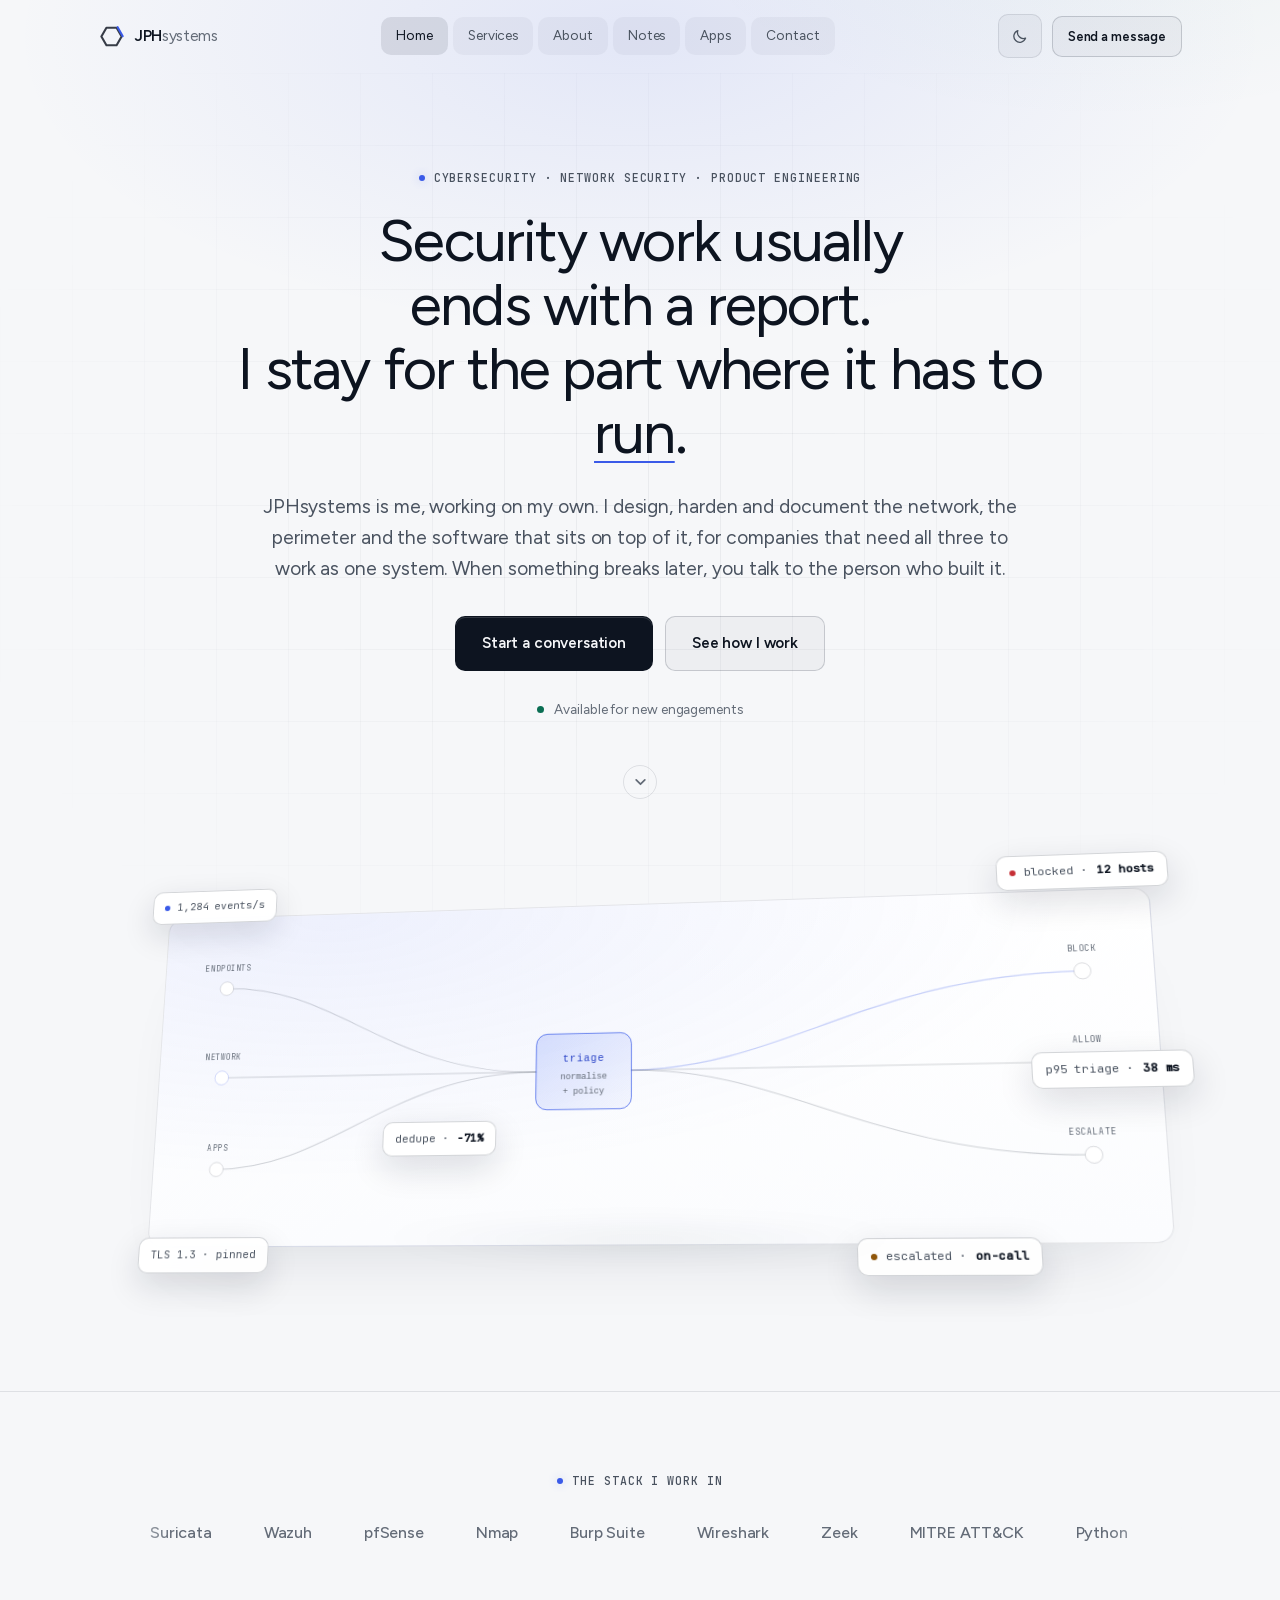
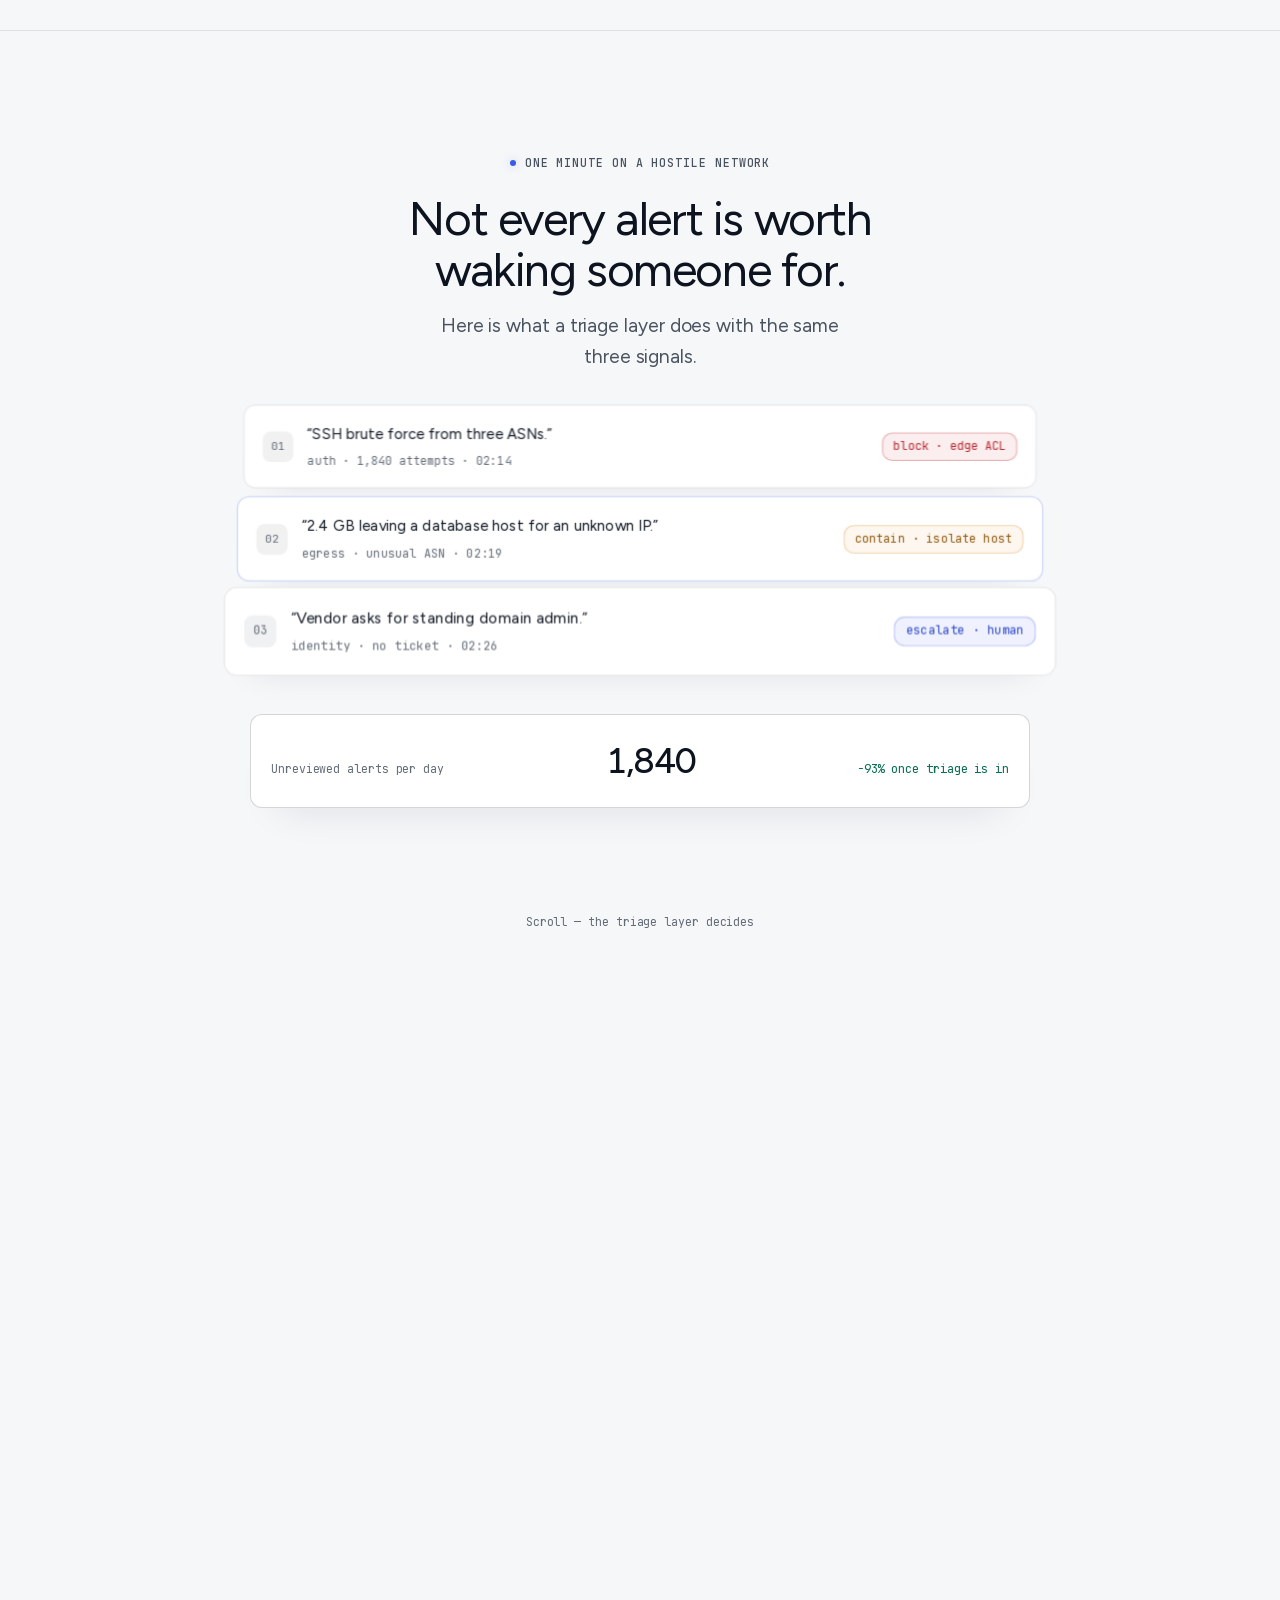
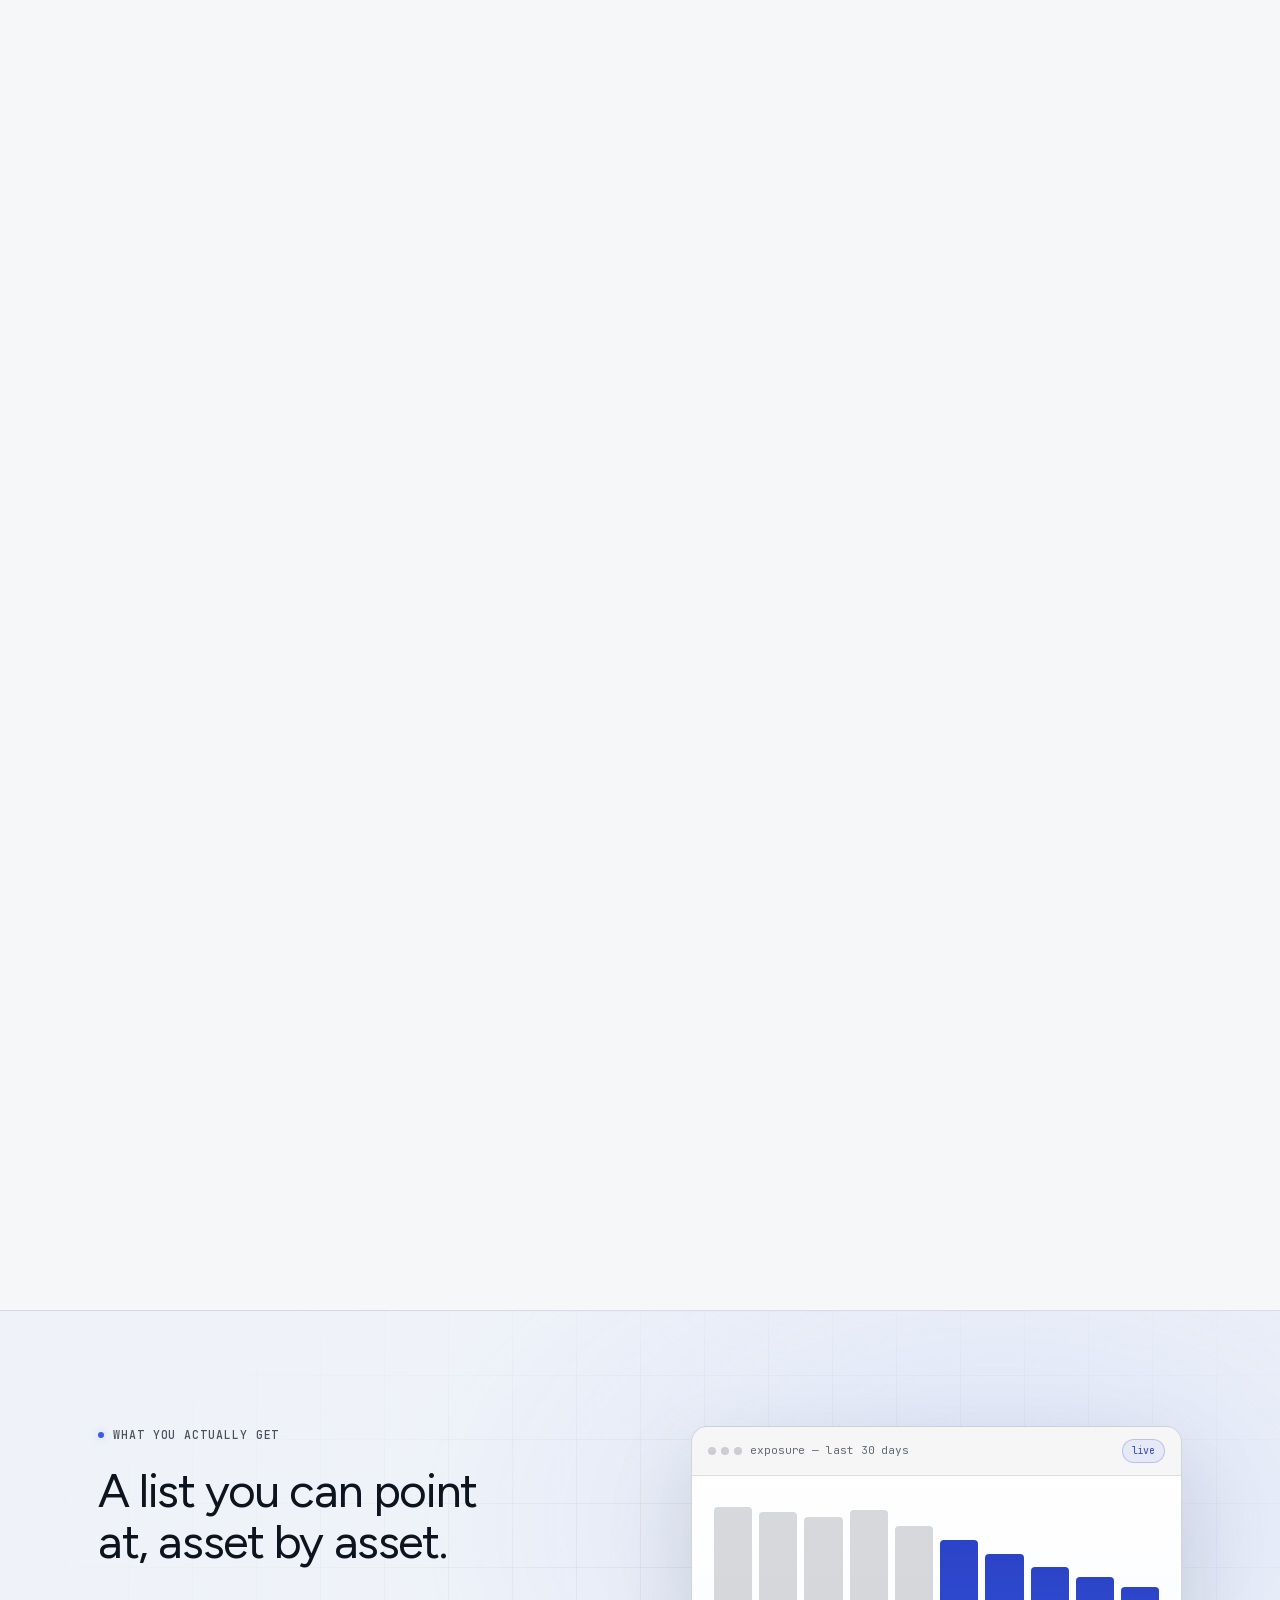
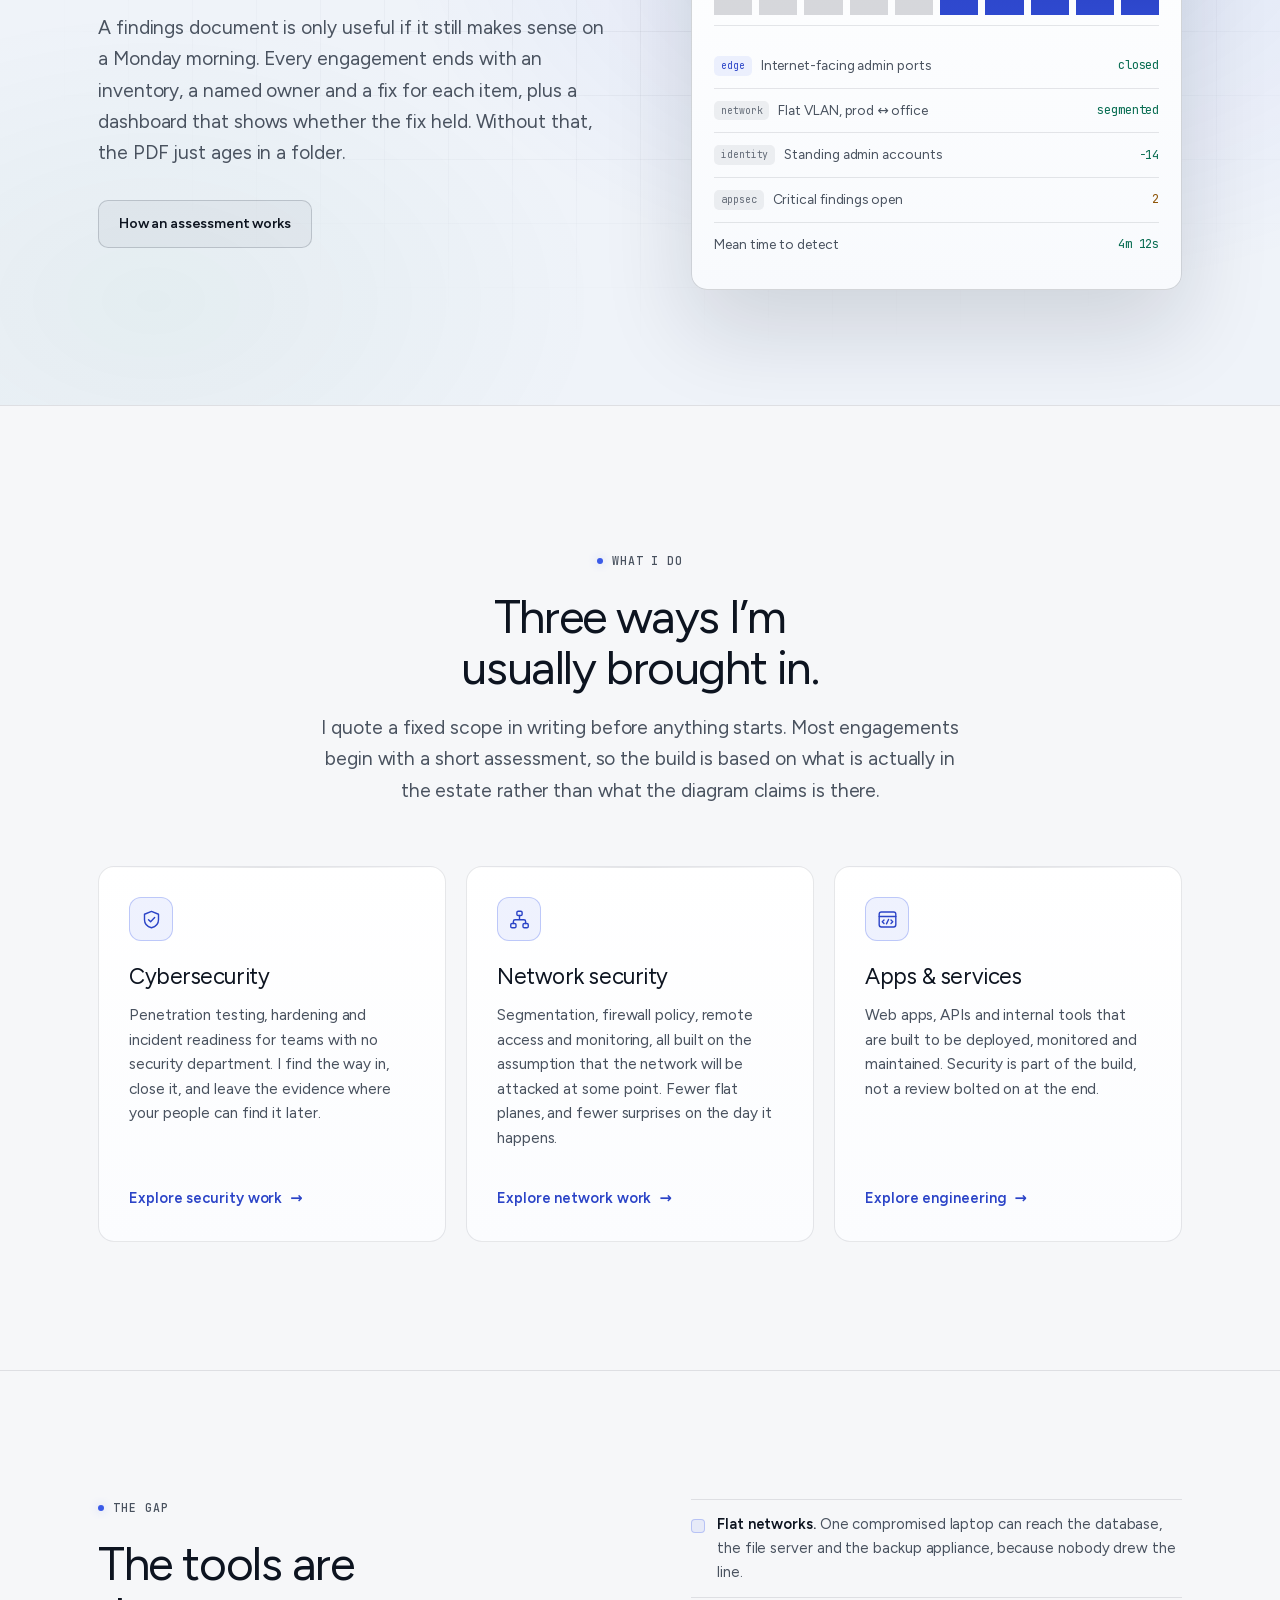
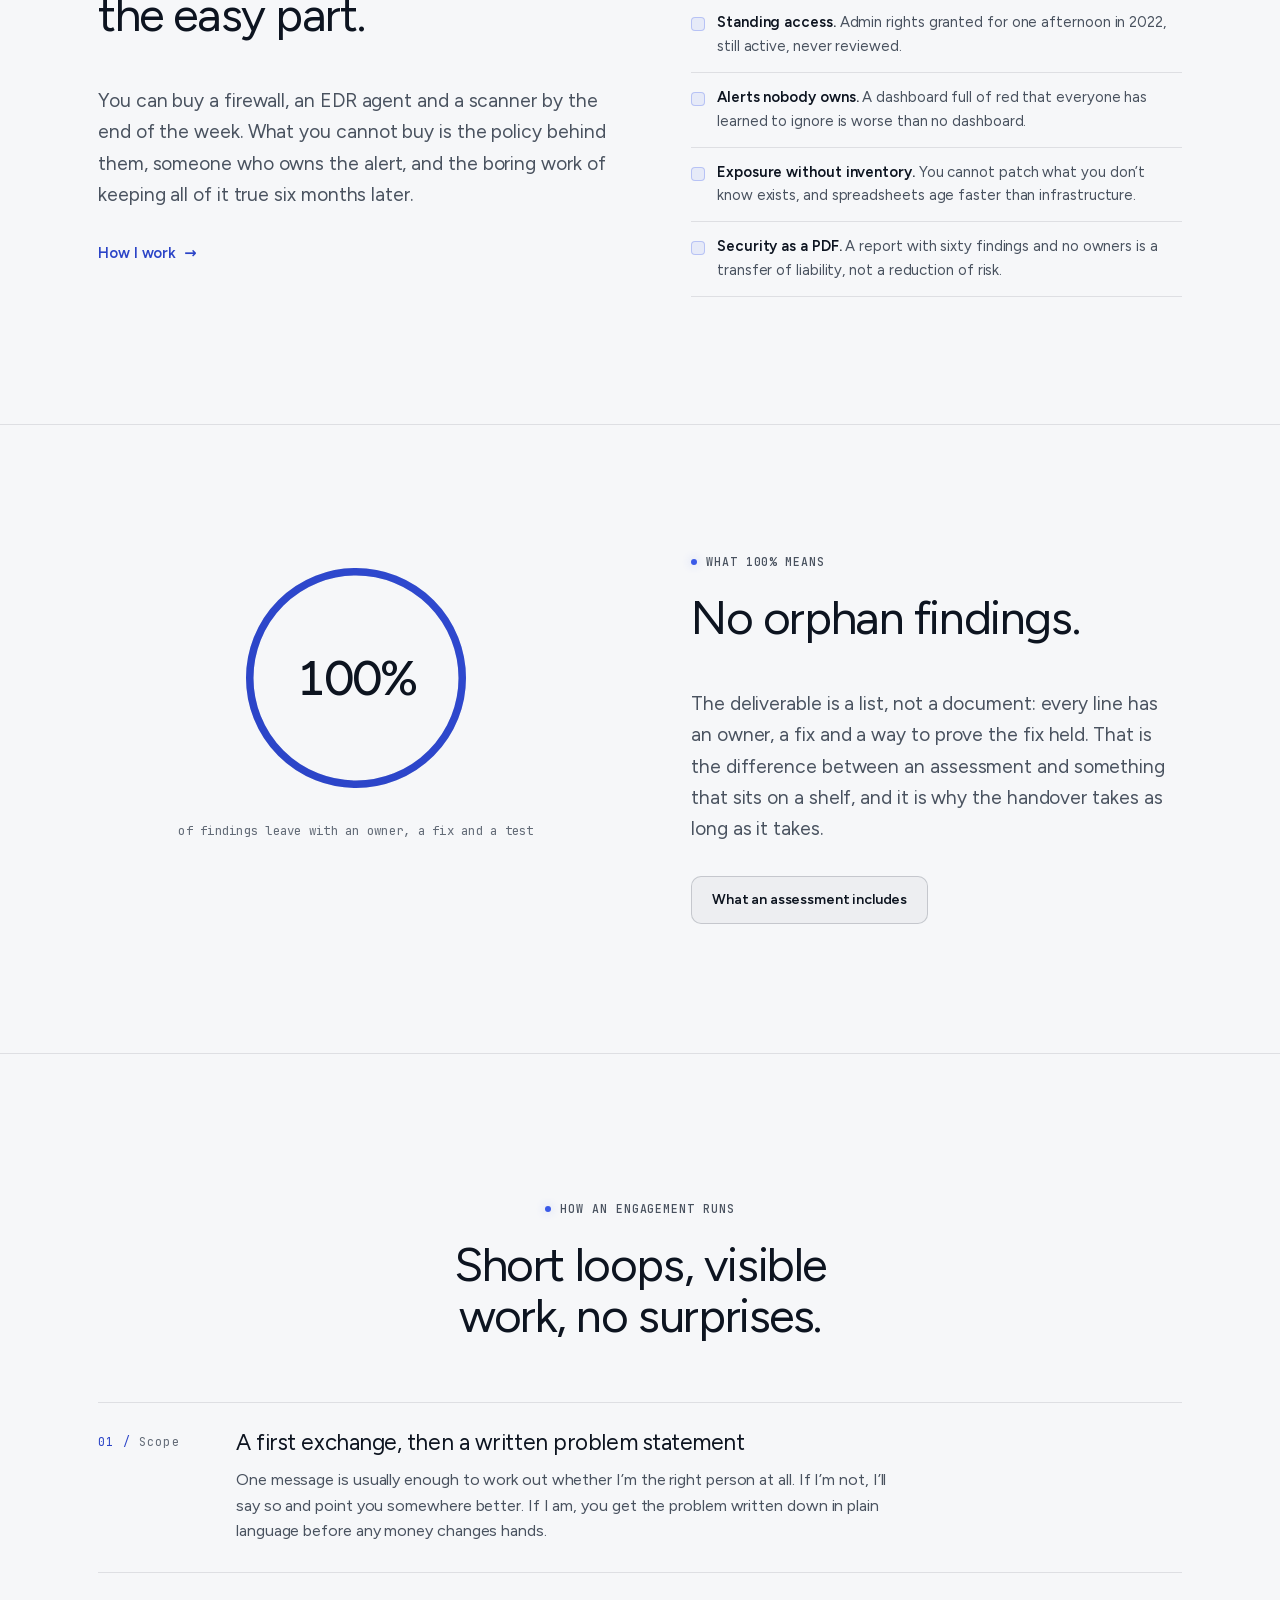
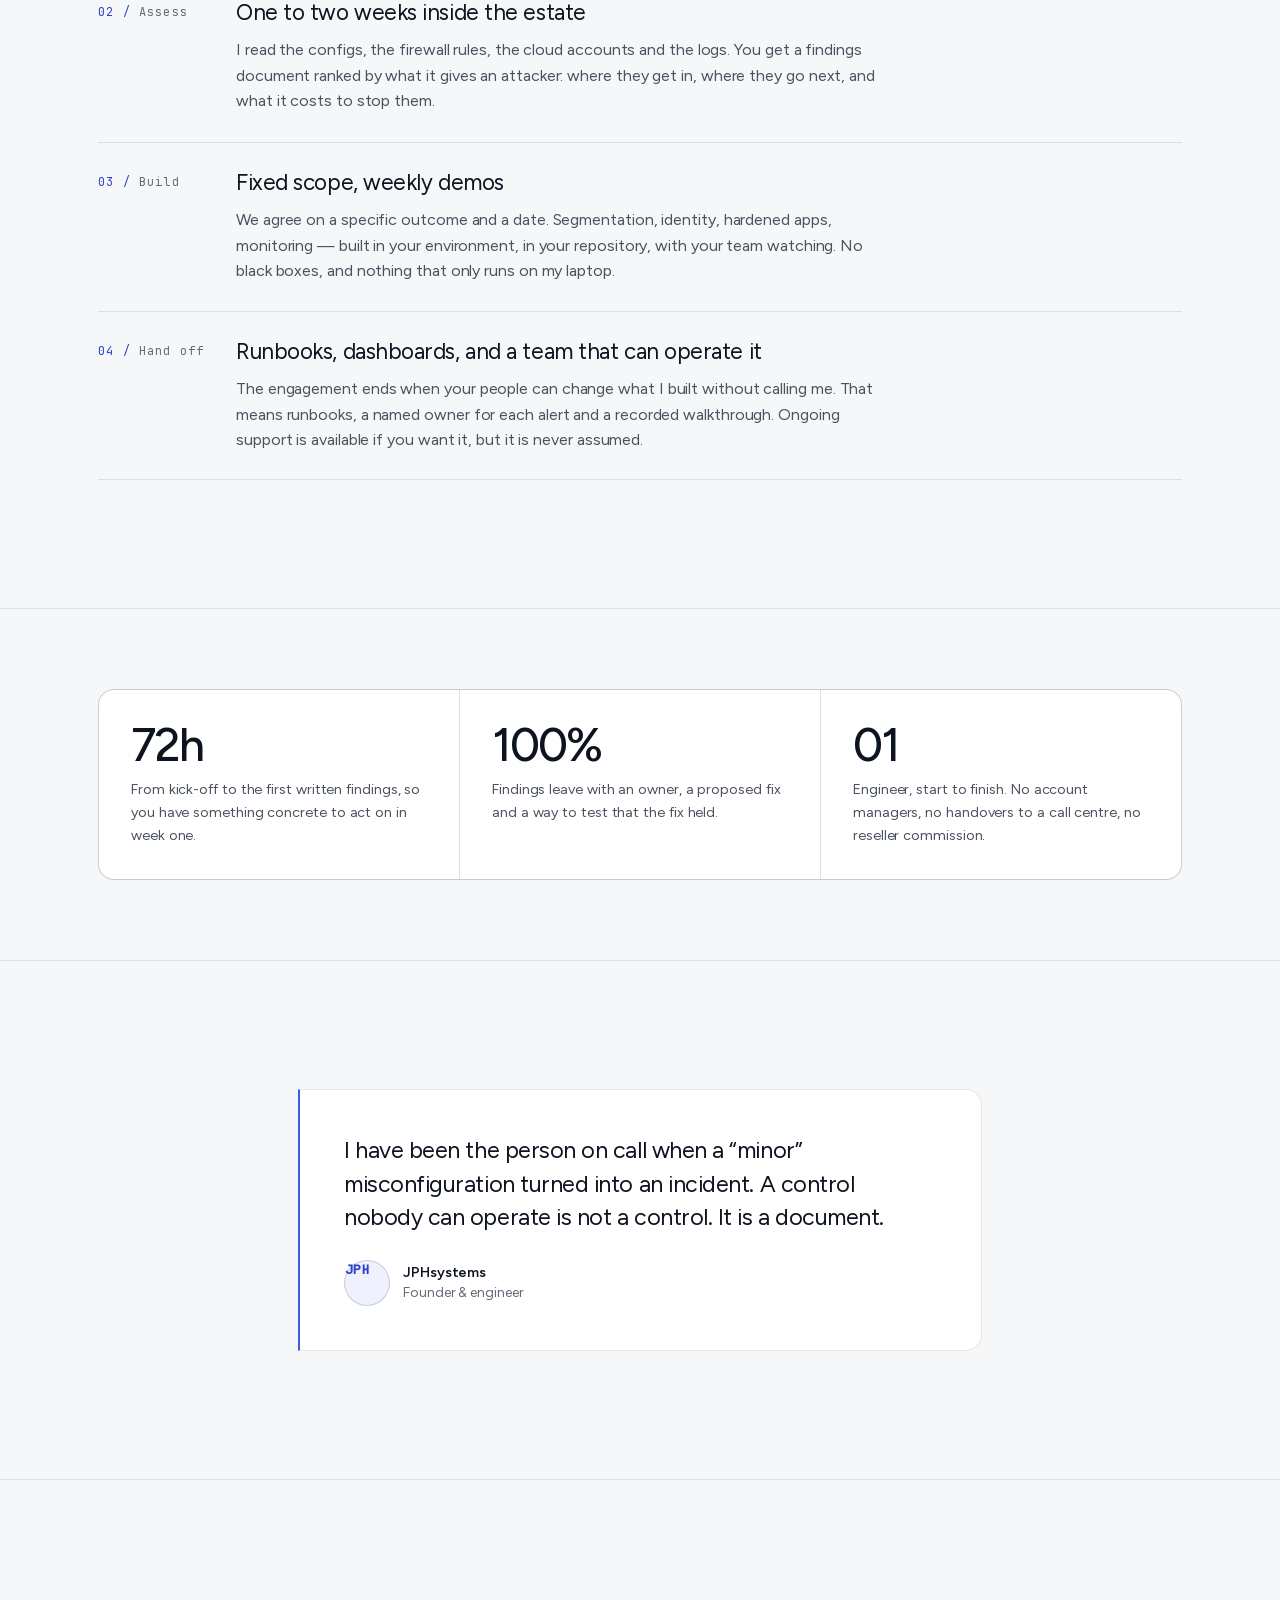
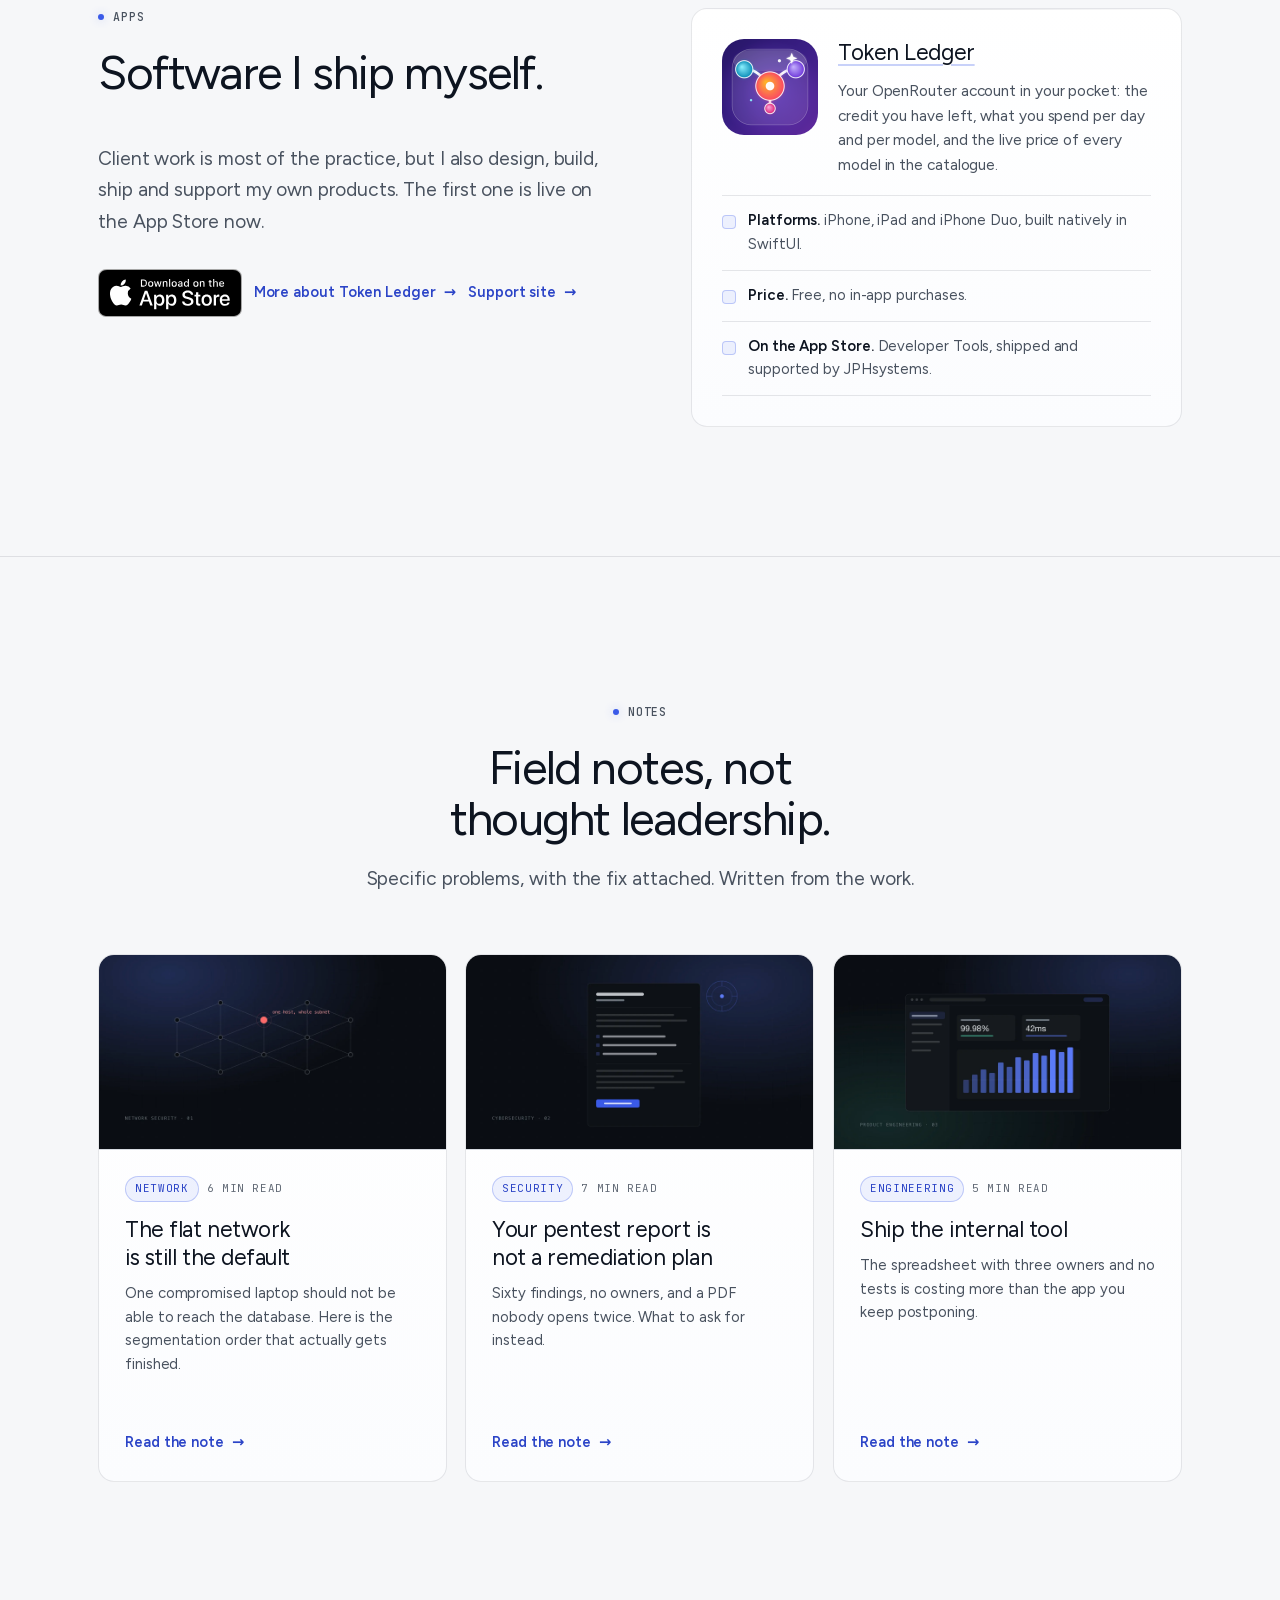
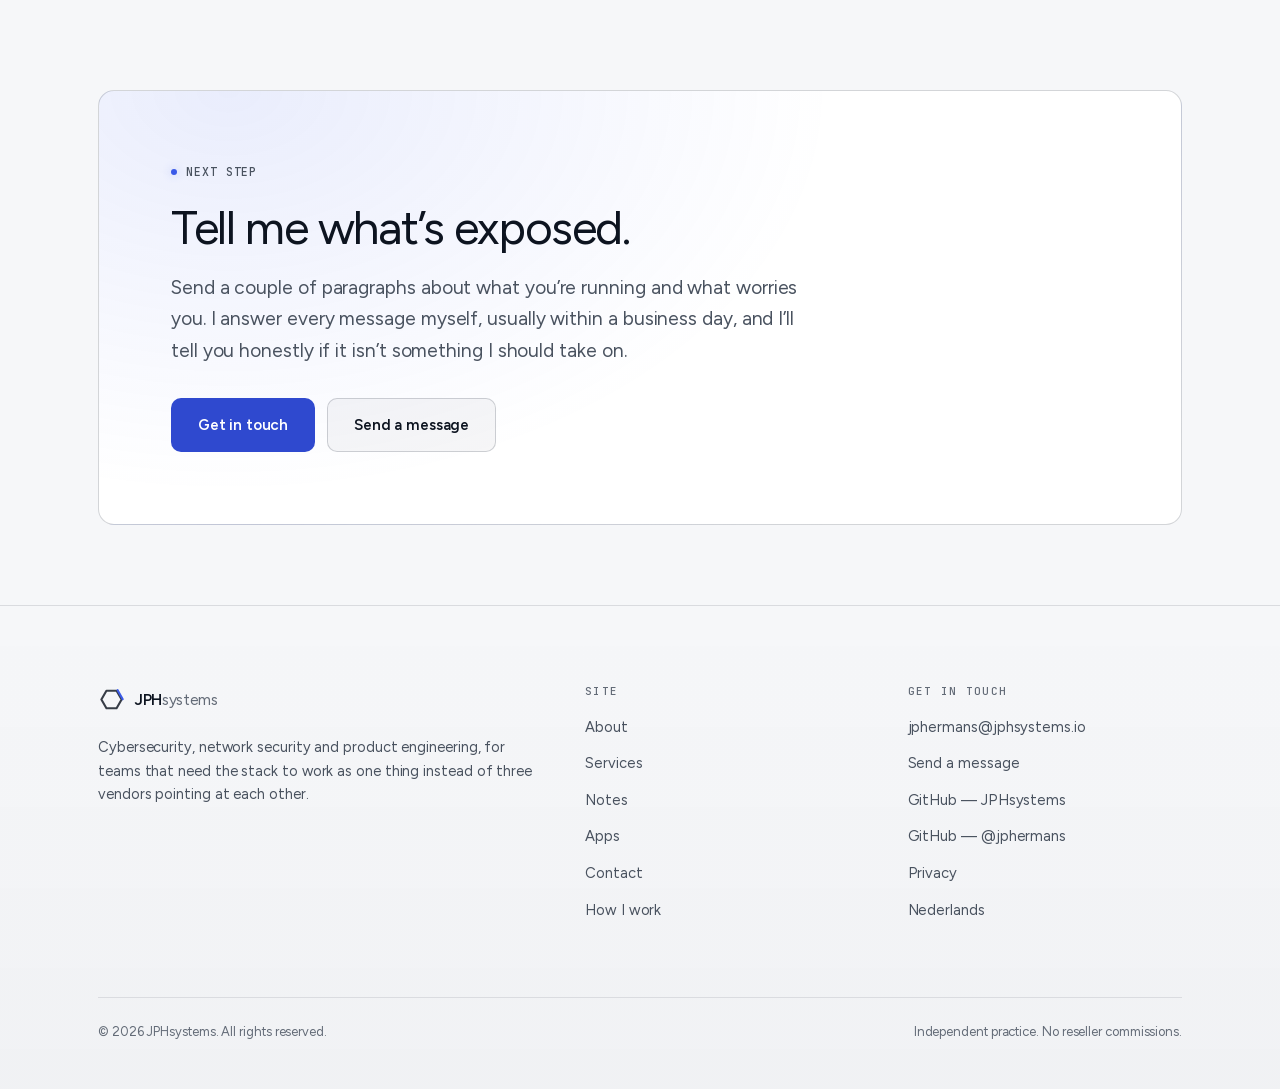
==== commit 3748197c: "Move internal docs out of the published tree; add web manifest, FAQ schema, Dutch page, 44px targets" ====
--- a/index.html
+++ b/index.html
@@ -7,6 +7,9 @@
 <title>JPHsystems — Cybersecurity, Network Security &amp; Product Engineering</title>
 <meta name="description" content="Independent cybersecurity, network security and software engineering. Assessments, hardening and applications built to be operated — by one accountable engineer.">
 <link rel="canonical" href="https://www.jphsystems.io/">
+<link rel="alternate" hreflang="en-GB" href="https://www.jphsystems.io/">
+<link rel="alternate" hreflang="nl" href="https://www.jphsystems.io/nl/">
+<link rel="alternate" hreflang="x-default" href="https://www.jphsystems.io/">
 <link rel="alternate" type="application/rss+xml" title="JPHsystems — field notes" href="notes/feed.xml">
 <meta name="robots" content="index, follow, max-image-preview:large">
 <meta name="author" content="JPHsystems">
@@ -36,6 +39,7 @@
 <link rel="icon" href="assets/img/favicon.ico" sizes="32x32">
 <link rel="icon" href="assets/img/favicon.svg" type="image/svg+xml">
 <link rel="apple-touch-icon" href="assets/img/apple-touch-icon.png">
+<link rel="manifest" href="assets/site.webmanifest">
 
 <!-- Fonts, self-hosted: no third-party request, no external round-trip -->
 <link rel="preload" href="assets/fonts/figtree-latin.woff2" as="font" type="font/woff2" crossorigin>
@@ -58,7 +62,7 @@
     if (meta) meta.setAttribute("content", theme === "light" ? "#f6f7f9" : "#11171f");
   })();
 </script>
-<link rel="stylesheet" href="assets/css/styles.css?v=3a0b9cc0">
+<link rel="stylesheet" href="assets/css/styles.css?v=f02e20e4">
 
 <script type="application/ld+json">
 {
@@ -154,7 +158,7 @@
 }
 </script>
 
-<script src="assets/js/main.js?v=dd1e1e96" defer></script>
+<script src="assets/js/main.js?v=d4a5eb43" defer></script>
 </head>
 
 <body>
@@ -817,6 +821,7 @@
           <li><a href="https://github.com/JPHsystems-io" rel="me noopener" target="_blank">GitHub &mdash; JPHsystems</a></li>
           <li><a href="https://github.com/jphermans" rel="me noopener" target="_blank">GitHub &mdash; @jphermans</a></li>
           <li><a href="privacy">Privacy</a></li>
+          <li><a href="nl/" hreflang="nl" lang="nl">Nederlands</a></li>
         </ul>
       </div>
     </div>
--- a/assets/css/styles.css
+++ b/assets/css/styles.css
@@ -266,6 +266,9 @@
 }
 
 .skip-link {
+  display: inline-flex;
+  align-items: center;
+  min-height: 44px;
   position: absolute;
   left: 12px;
   top: -60px;
@@ -447,8 +450,8 @@
 .theme-toggle {
   display: none;
   place-items: center;
-  width: 40px;
-  height: 40px;
+  width: 44px;
+  height: 44px;
   padding: 0;
   border: 1px solid var(--line);
   border-radius: var(--r-btn);
@@ -473,9 +476,10 @@
   display: inline-flex;
   flex-direction: column;
   justify-content: center;
+  align-items: center;
   gap: 5px;
-  width: 40px;
-  height: 40px;
+  width: 44px;
+  height: 44px;
   padding: 0 10px;
   border: 1px solid var(--line);
   border-radius: var(--r-btn);
@@ -1439,6 +1443,8 @@
 /* 15 ── Notes & articles ──────────────────────────────────────────────── */
 .post-list { display: grid; gap: 18px; }
 @media (min-width: 840px) { .post-list { grid-template-columns: repeat(3, 1fr); } }
+/* one item, full width: the apps hub until there is a second app */
+.post-list--single { grid-template-columns: 1fr; }
 
 .post-card { display: flex; flex-direction: column; padding: 0; }
 .post-card .post-cover {
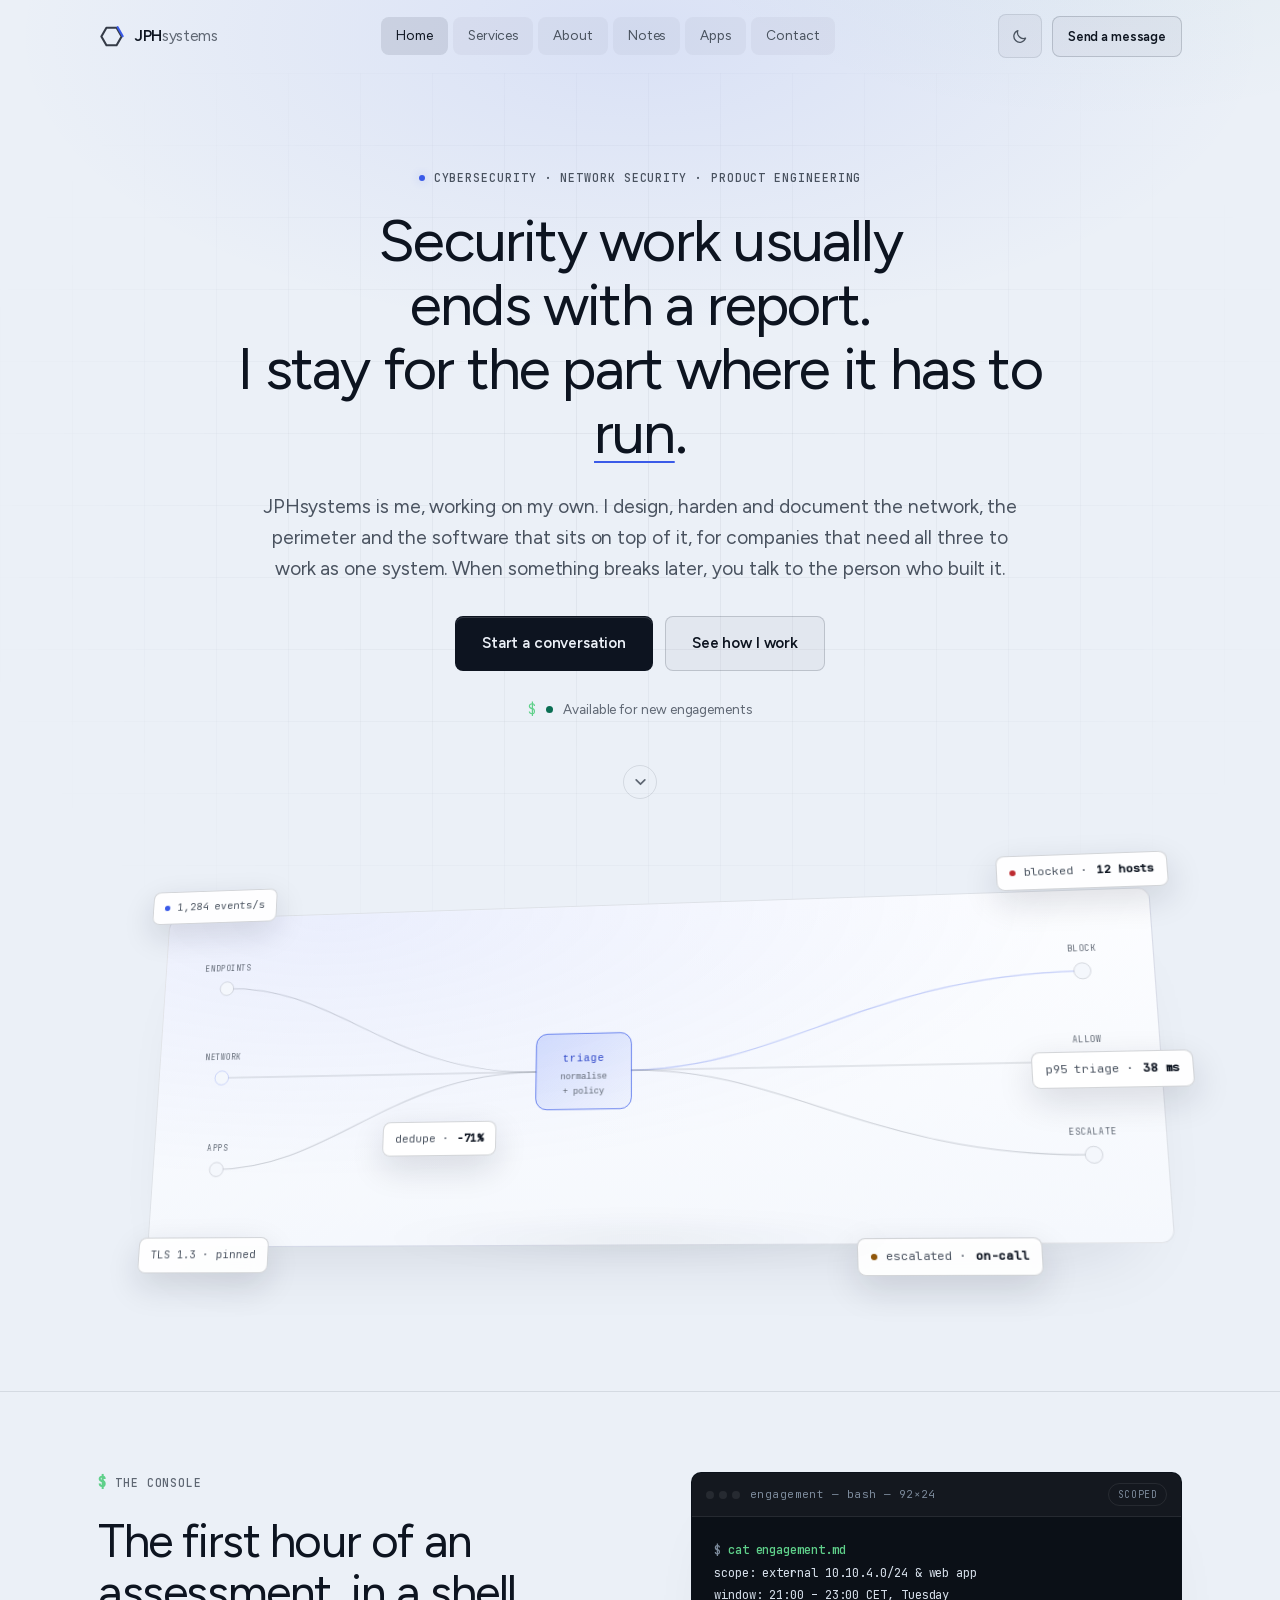
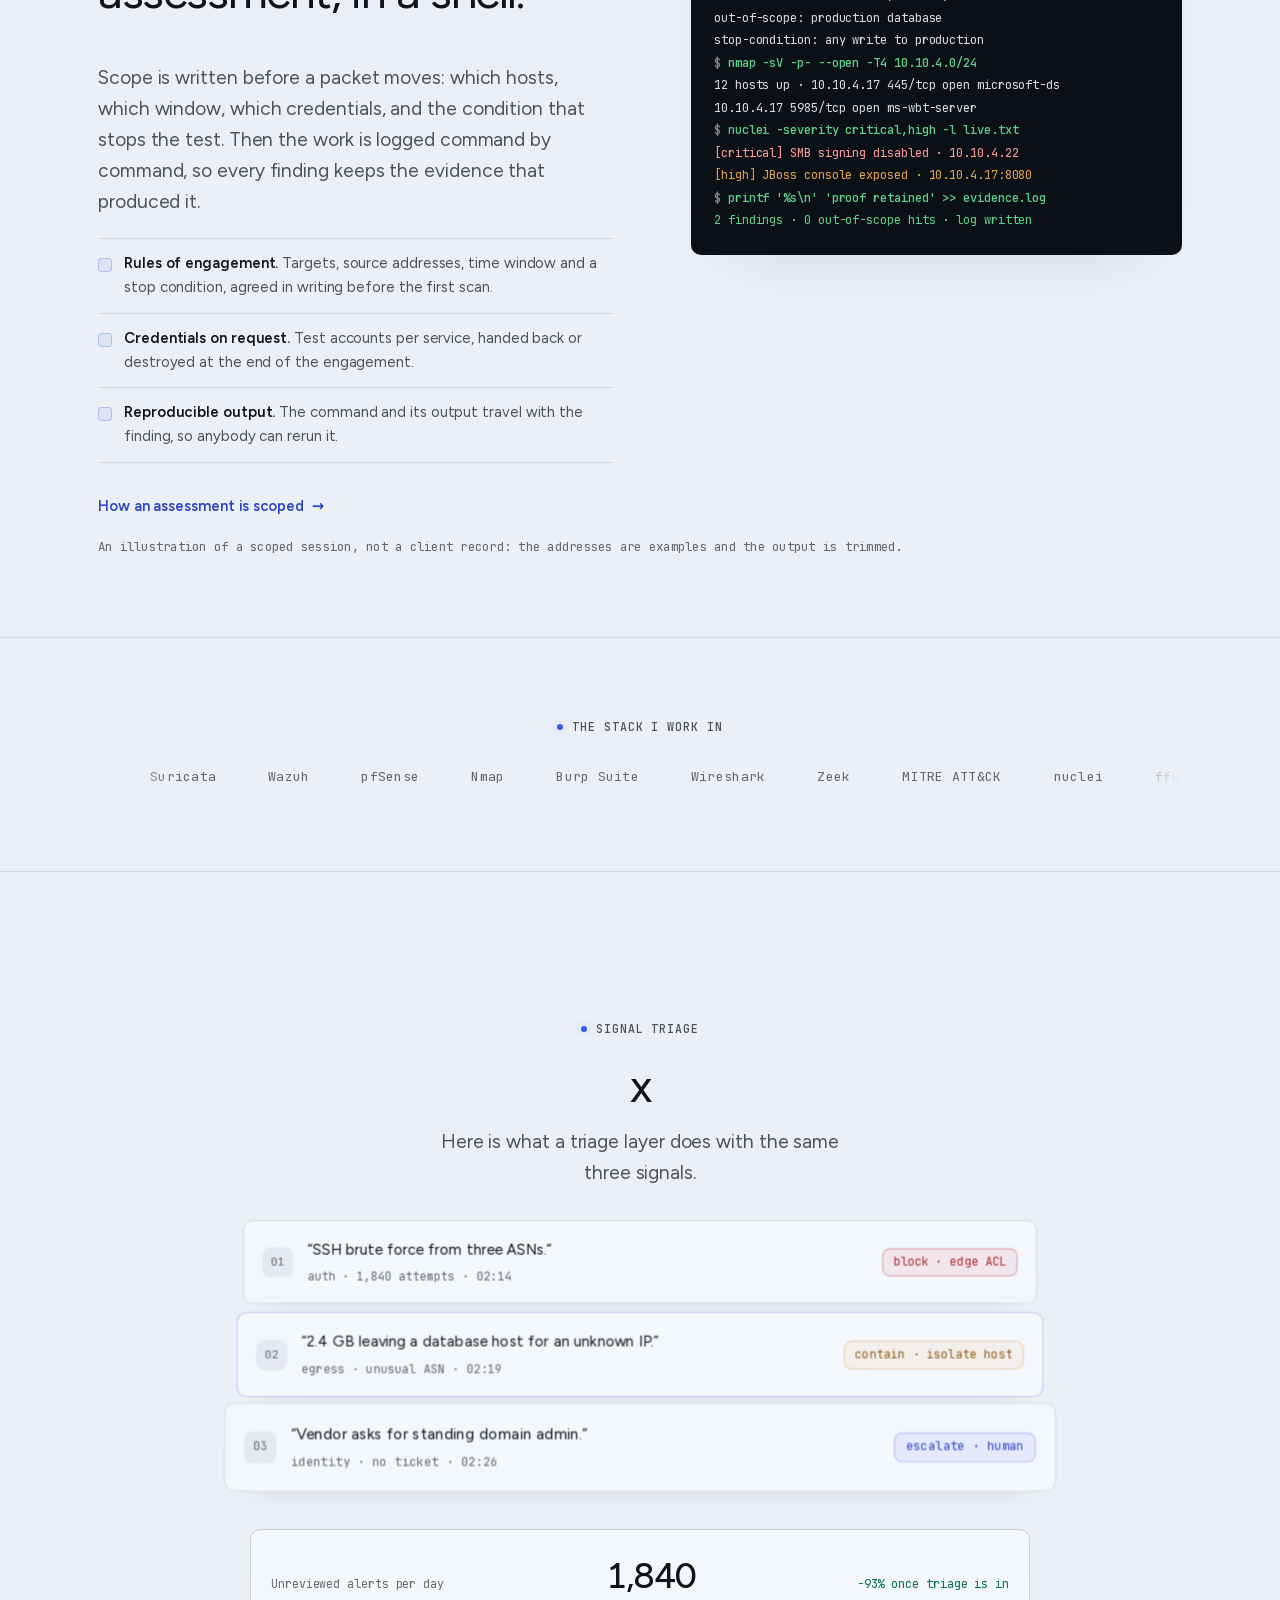
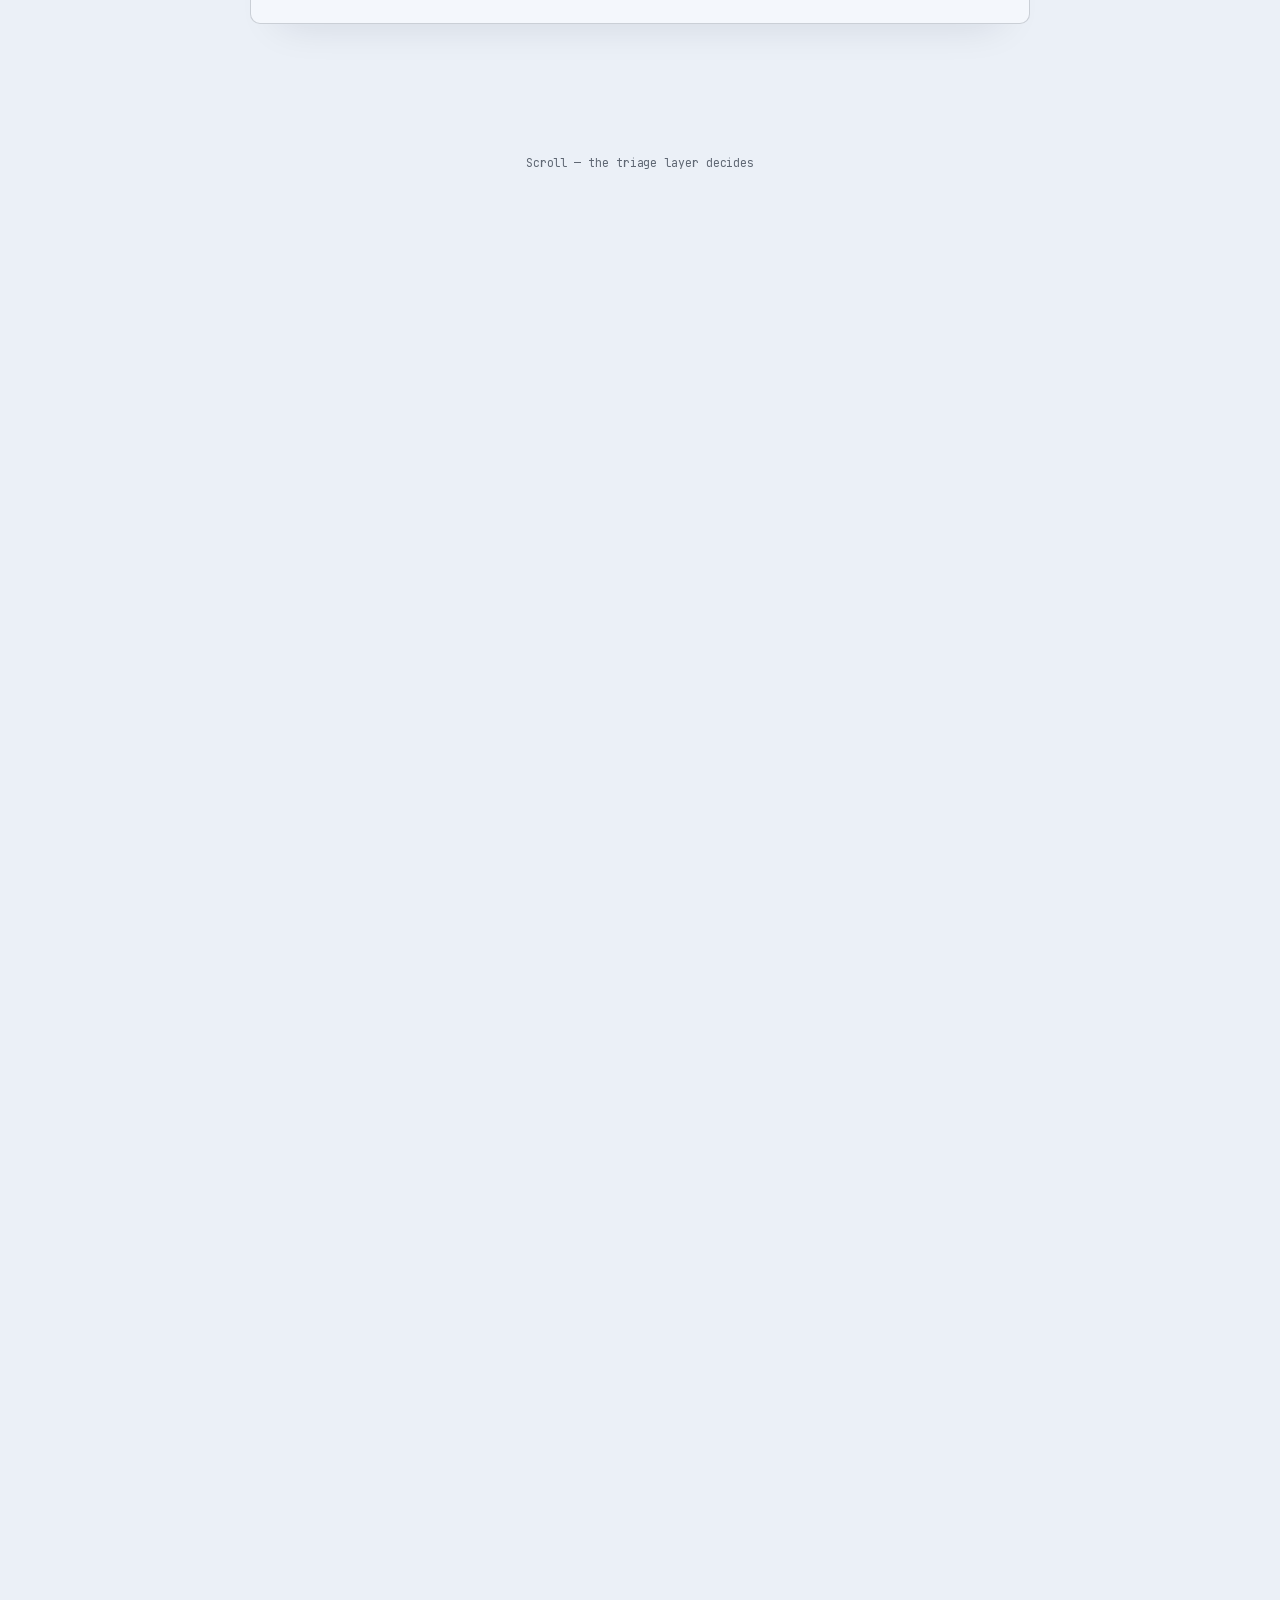
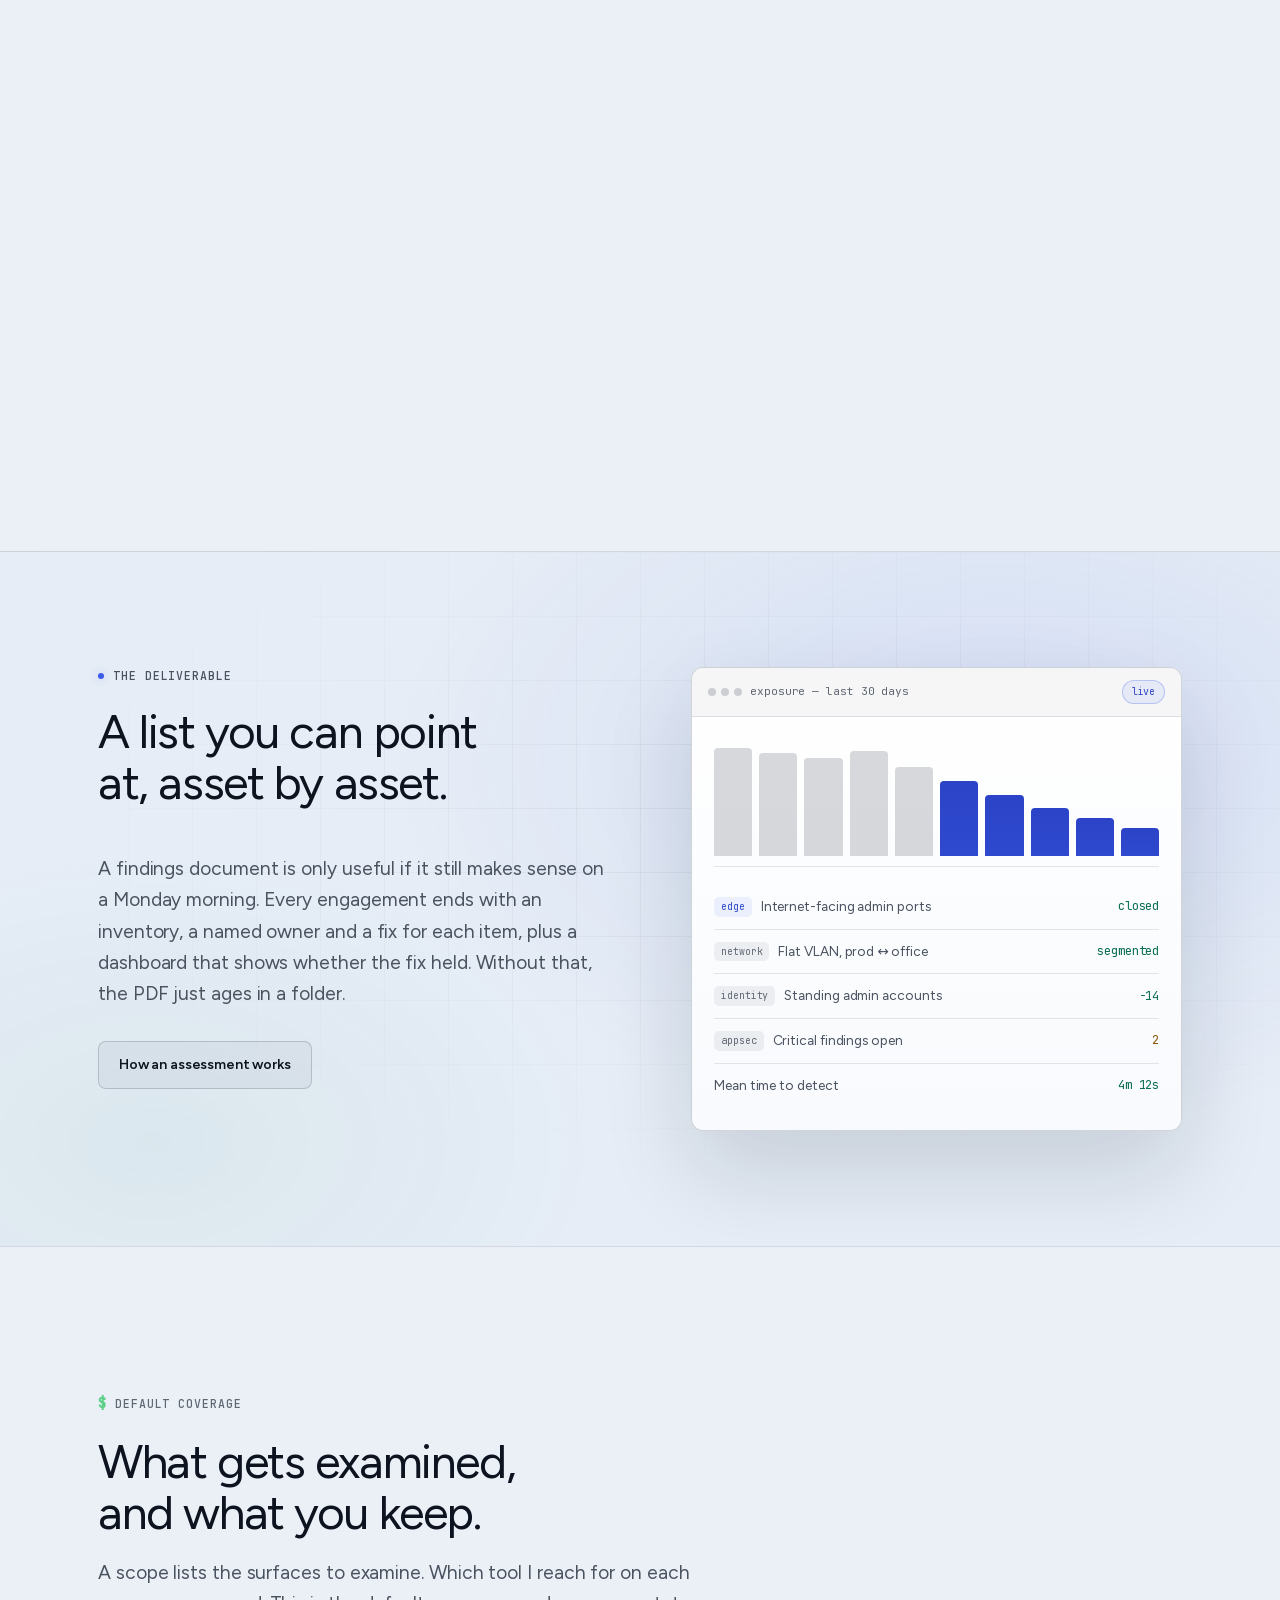
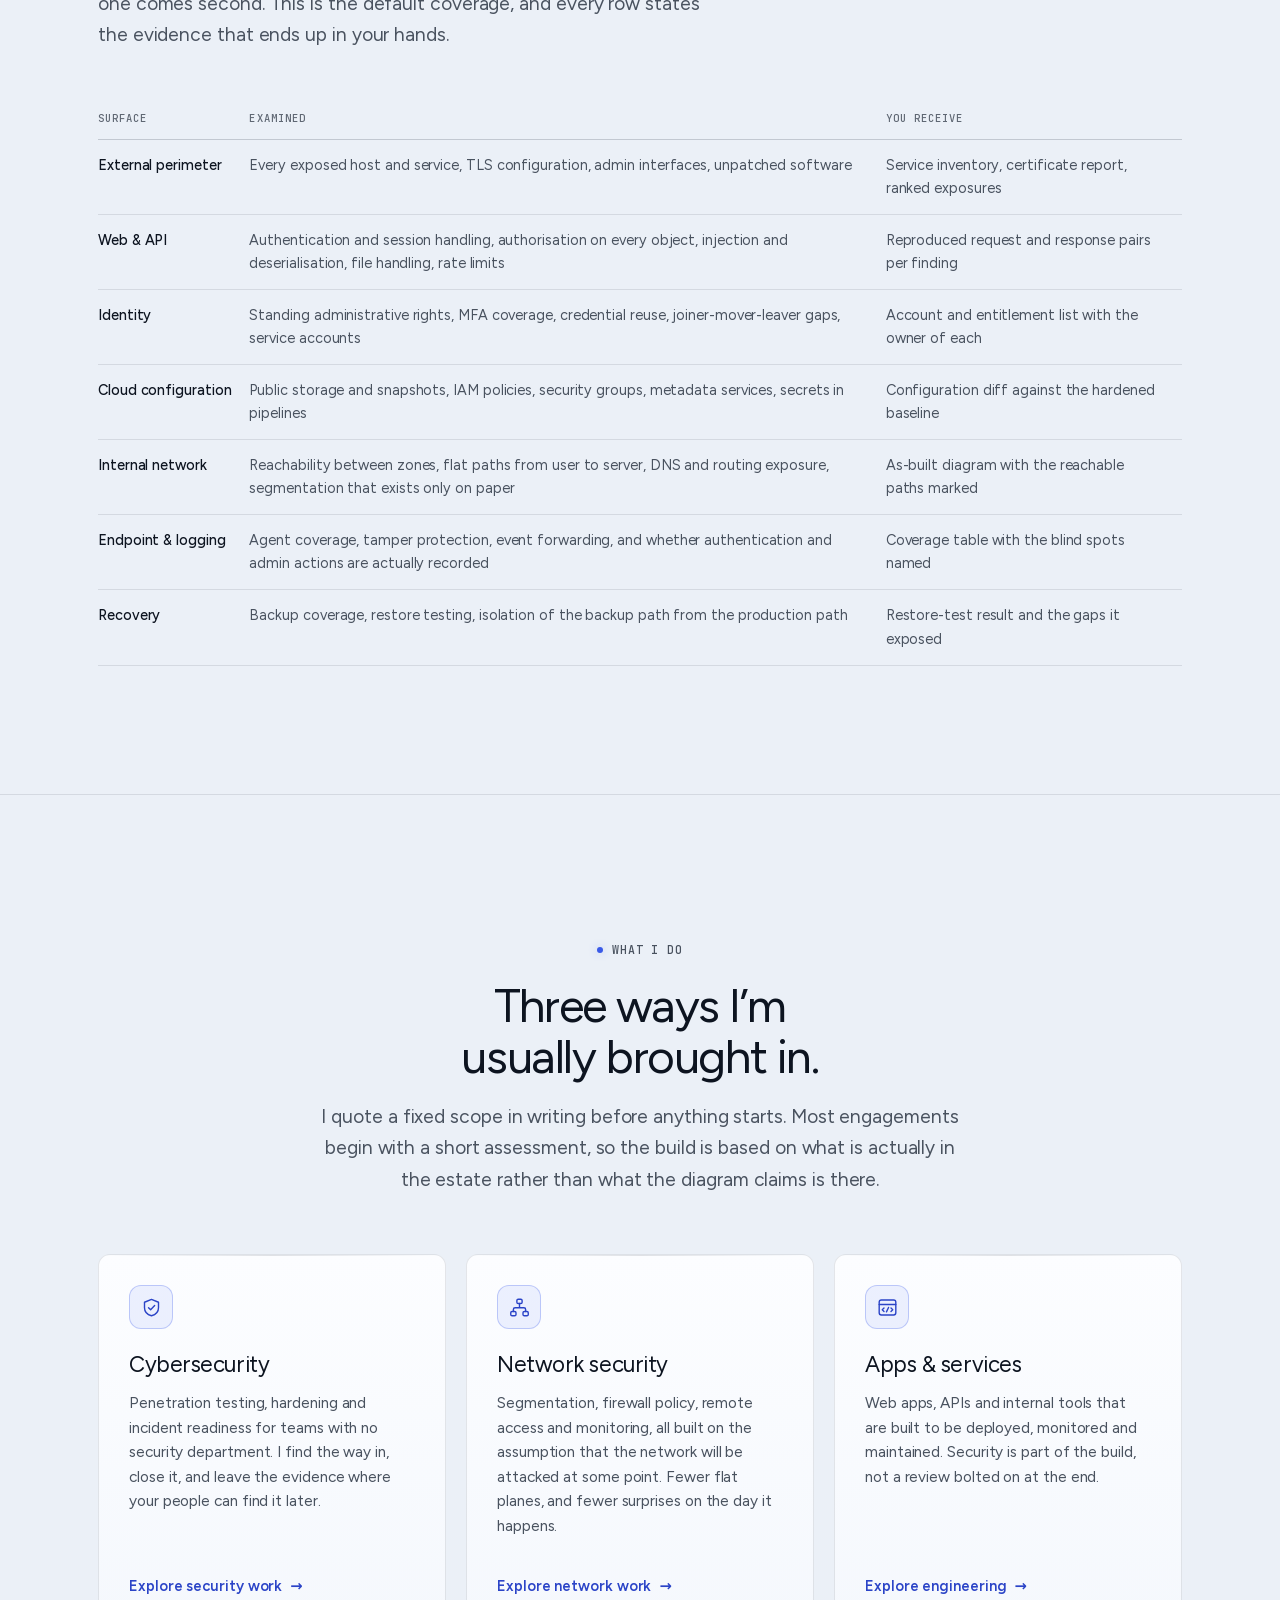
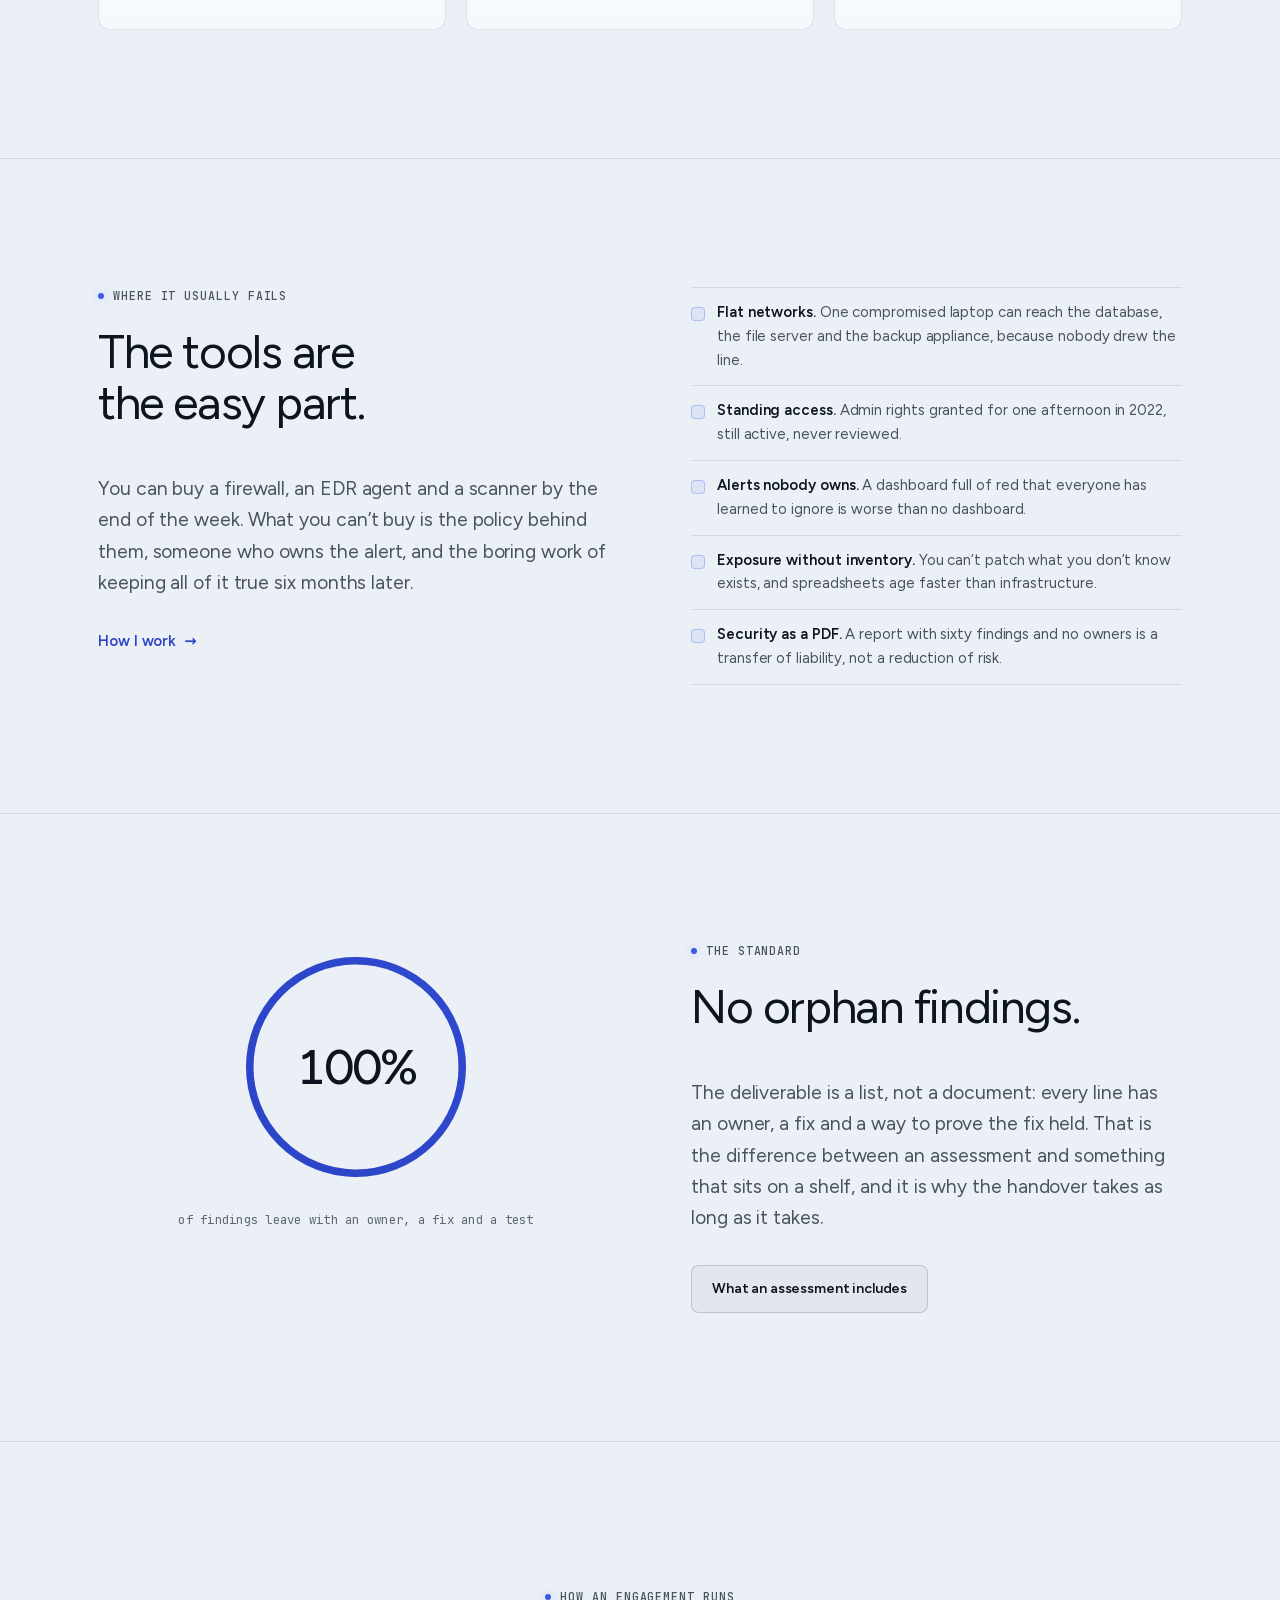
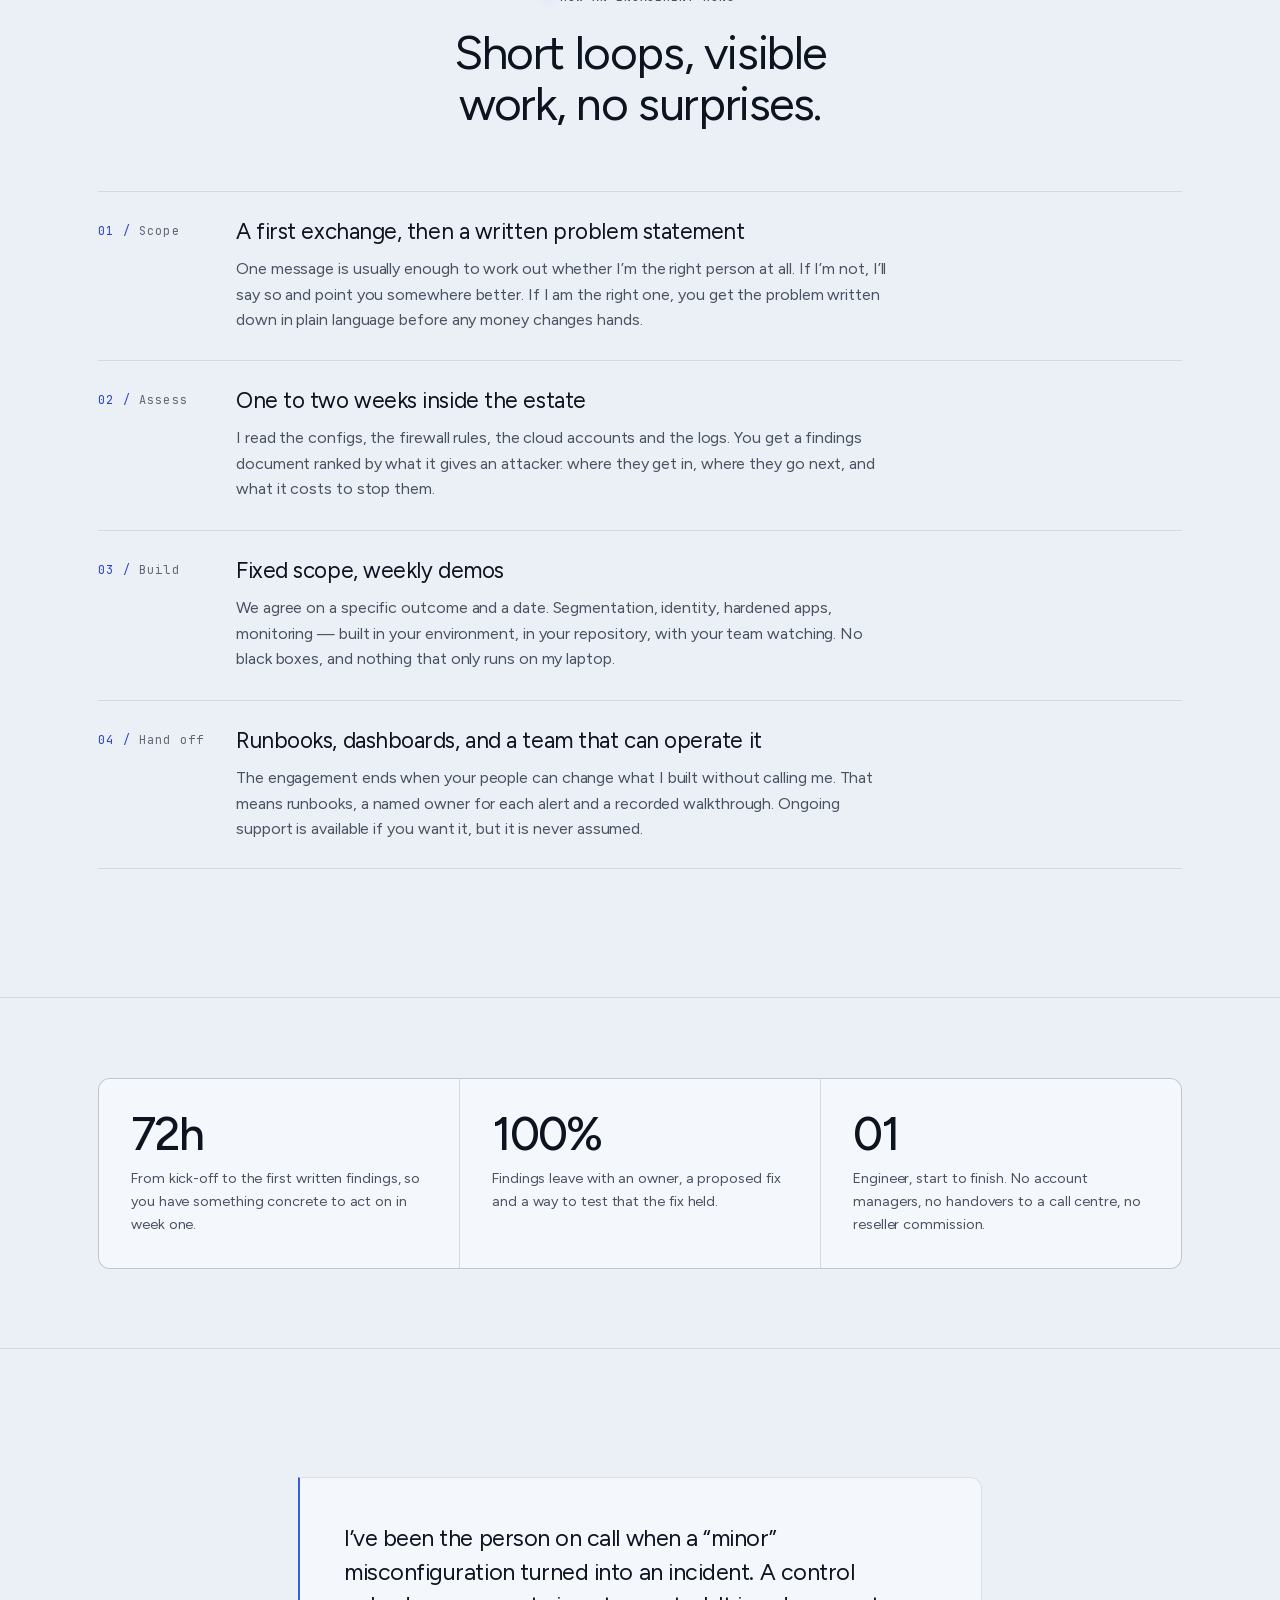
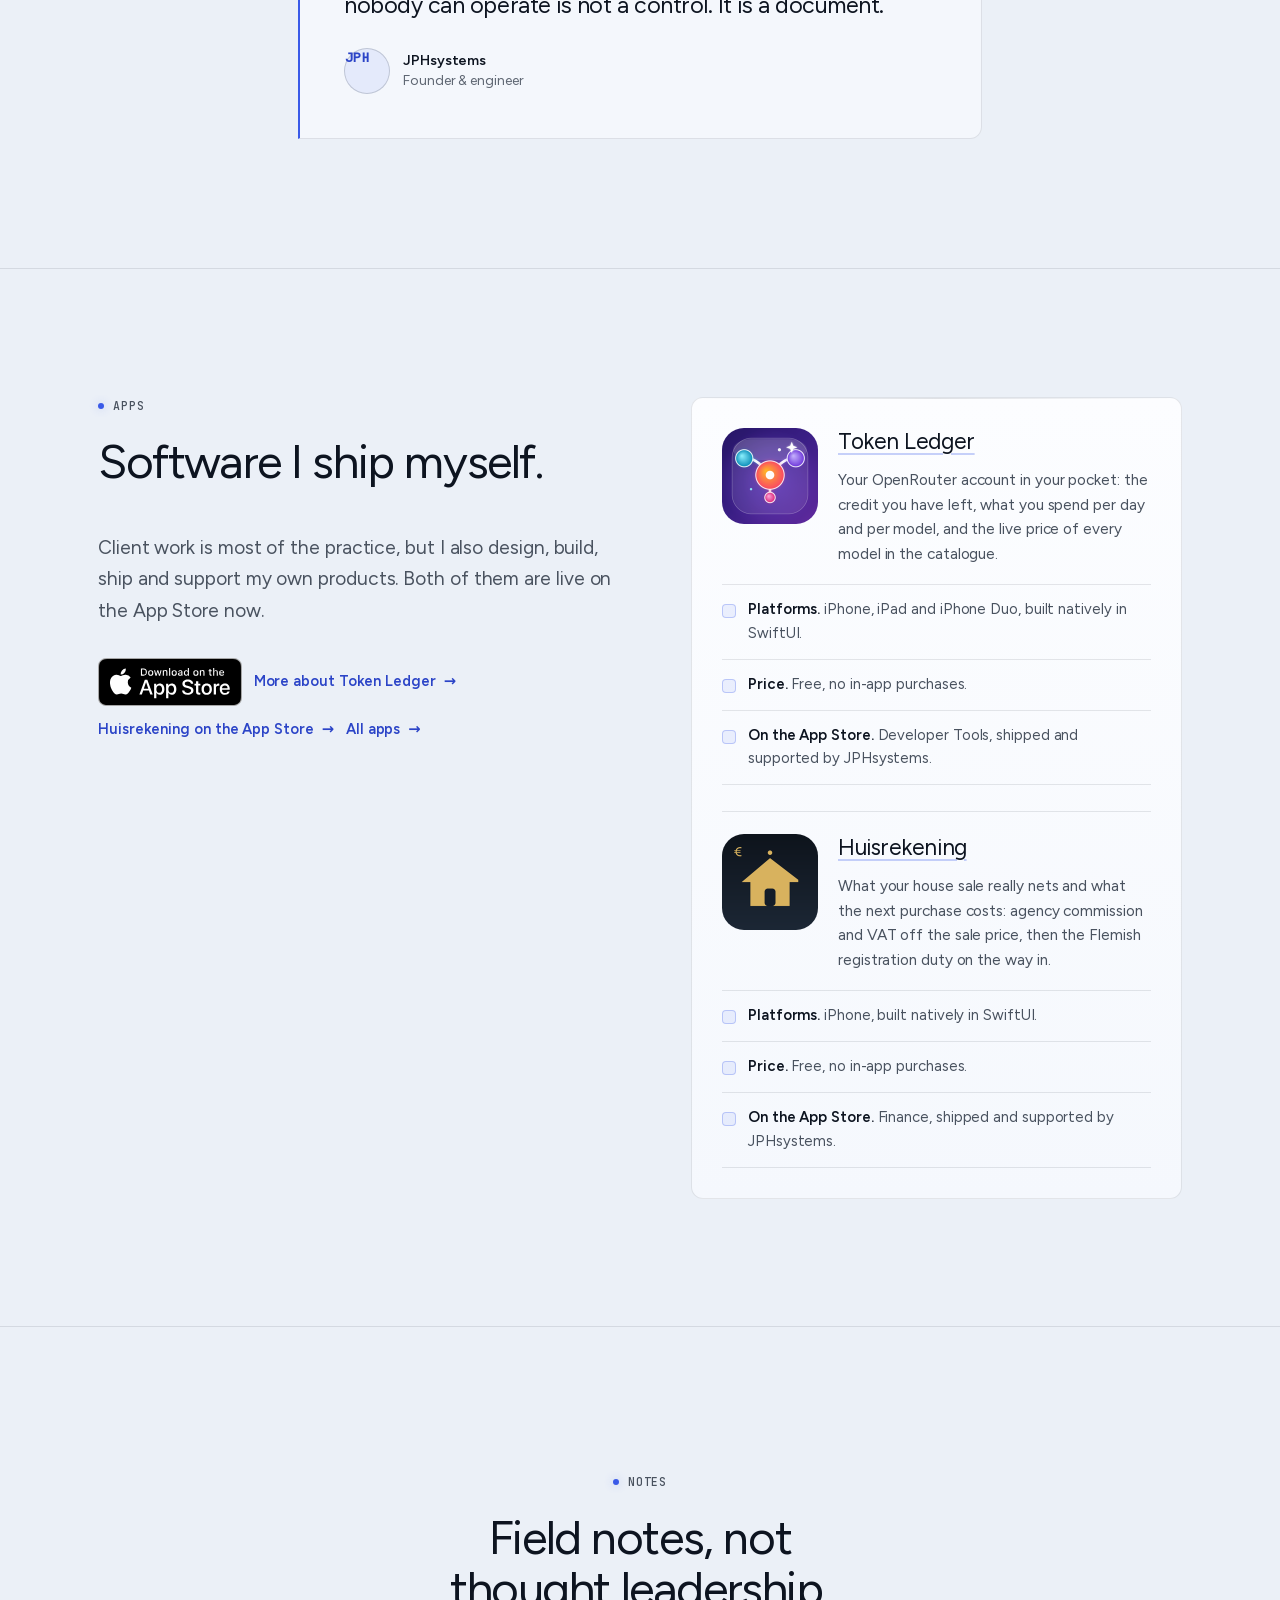
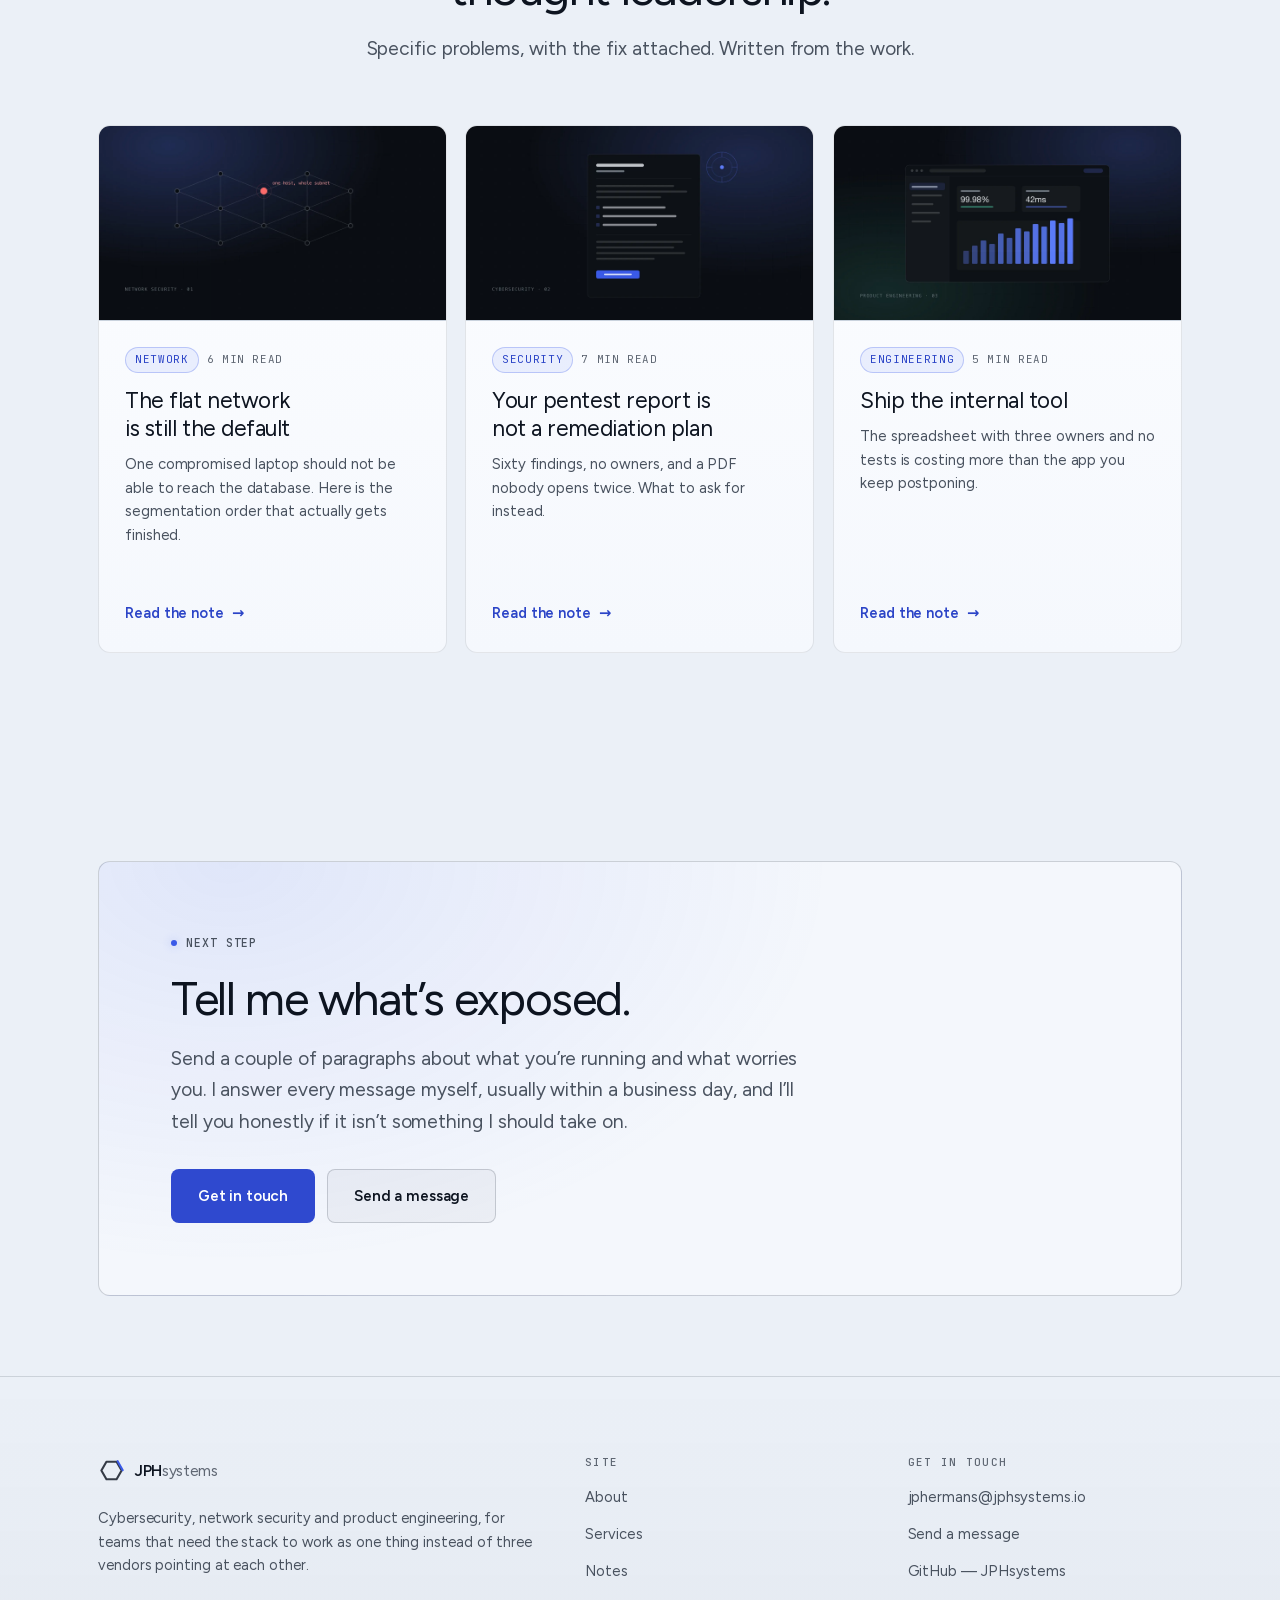
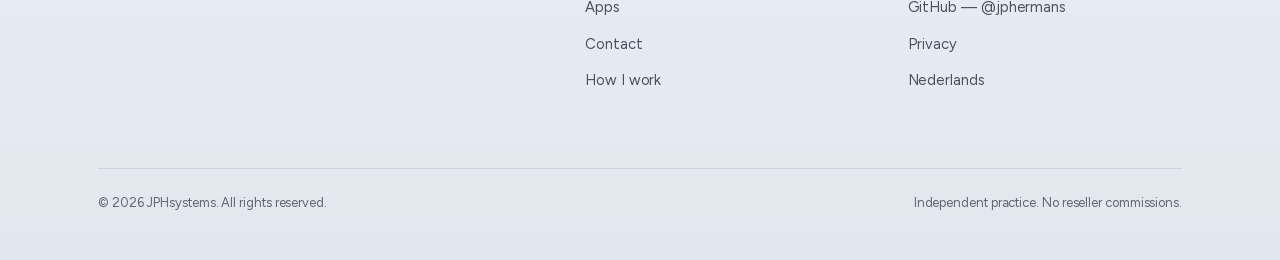
==== commit 22d380d7: "Site: operator-console design language, technical sections, humanised copy Visual system - Terminal " ====
--- a/index.html
+++ b/index.html
@@ -14,7 +14,7 @@
 <meta name="robots" content="index, follow, max-image-preview:large">
 <meta name="author" content="JPHsystems">
 <meta name="theme-color" content="#11171f">
-<meta http-equiv="Content-Security-Policy" content="default-src 'self'; img-src 'self' data:; style-src 'self' 'unsafe-inline'; script-src 'self' 'sha256-81gTQFlHvqsIrZlJ7RikpcFBkh4/L22vWy+SGkh+g4I='; font-src 'self'; connect-src 'self'; form-action 'self' mailto:; base-uri 'self'; object-src 'none'; upgrade-insecure-requests">
+<meta http-equiv="Content-Security-Policy" content="default-src 'self'; img-src 'self' data:; style-src 'self' 'unsafe-inline'; script-src 'self' 'sha256-JkyHZffzlir5BzH5qrDii165sLSTmeAXAF/WrbErlvY='; font-src 'self'; connect-src 'self'; form-action 'self' mailto:; base-uri 'self'; object-src 'none'; upgrade-insecure-requests">
 <meta name="referrer" content="strict-origin-when-cross-origin">
 
 <!-- Open Graph -->
@@ -59,10 +59,10 @@
       : (window.matchMedia && window.matchMedia("(prefers-color-scheme: light)").matches ? "light" : "dark");
     root.setAttribute("data-theme", theme);
     var meta = document.querySelector('meta[name="theme-color"]');
-    if (meta) meta.setAttribute("content", theme === "light" ? "#f6f7f9" : "#11171f");
+    meta.setAttribute("content", light ? "#ebf0f7" : "#11171f");
   })();
 </script>
-<link rel="stylesheet" href="assets/css/styles.css?v=f02e20e4">
+<link rel="stylesheet" href="assets/css/styles.css?v=890f8a42">
 
 <script type="application/ld+json">
 {
@@ -158,7 +158,7 @@
 }
 </script>
 
-<script src="assets/js/main.js?v=d4a5eb43" defer></script>
+<script src="assets/js/main.js?v=b69b2048" defer></script>
 </head>
 
 <body>
@@ -223,7 +223,7 @@
     <div class="wrap">
       <div class="hero-copy">
         <p class="eyebrow">Cybersecurity · Network security · Product engineering</p>
-        <h1>Security work usually ends with a report.<br>I stay for the part where it has to <span class="mark">run</span>.</h1>
+        <h1>Security work usually ends with a report.<br> I stay for the part where it has to <span class="mark">run</span>.</h1>
         <p class="lede">
           JPHsystems is me, working on my own. I design, harden and document the network,
           the perimeter and the software that sits on top of it, for companies that need
@@ -320,6 +320,55 @@
     </div>
   </section>
 
+  <!-- ═══ Console: the first hour ═══════════════════════════════════════ -->
+  <section class="section section--tight section--edge">
+    <div class="wrap">
+      <div class="grid grid--split">
+        <div data-reveal>
+          <p class="eyebrow eyebrow--cmd">The console</p>
+          <h2>The first hour of an assessment, in a shell.</h2>
+          <p class="lede mt-l">
+            Scope is written before a packet moves: which hosts, which window, which
+            credentials, and the condition that stops the test. Then the work is logged
+            command by command, so every finding keeps the evidence that produced it.
+          </p>
+          <ul class="spec-list" style="margin-top:8px">
+            <li><span><strong>Rules of engagement.</strong> Targets, source addresses, time window and a stop condition, agreed in writing before the first scan.</span></li>
+            <li><span><strong>Credentials on request.</strong> Test accounts per service, handed back or destroyed at the end of the engagement.</span></li>
+            <li><span><strong>Reproducible output.</strong> The command and its output travel with the finding, so anybody can rerun it.</span></li>
+          </ul>
+          <div class="btn-row">
+            <a class="arrow-link" href="services#assessment">How an assessment is scoped</a>
+          </div>
+        </div>
+
+        <div class="term" data-reveal data-delay="1">
+          <div class="term-bar">
+            <span class="lights" aria-hidden="true"><i></i><i></i><i></i></span>
+            <span class="term-title">engagement &mdash; bash &mdash; 92&times;24</span>
+            <span class="pill">scoped</span>
+          </div>
+          <div class="term-body">
+            <span class="term-line term-cmd">cat engagement.md</span>
+            <span class="term-line term-out">scope: external 10.10.4.0/24 &amp; web app</span>
+            <span class="term-line term-out">window: 21:00 &ndash; 23:00 CET, Tuesday</span>
+            <span class="term-line term-out">out-of-scope: production database</span>
+            <span class="term-line term-out">stop-condition: any write to production</span>
+            <span class="term-line term-cmd">nmap -sV -p- --open -T4 10.10.4.0/24</span>
+            <span class="term-line term-out">12 hosts up &middot; 10.10.4.17 445/tcp open microsoft-ds</span>
+            <span class="term-line term-out">10.10.4.17 5985/tcp open ms-wbt-server</span>
+            <span class="term-line term-cmd">nuclei -severity critical,high -l live.txt</span>
+            <span class="term-line term-out term-err">[critical] SMB signing disabled &middot; 10.10.4.22</span>
+            <span class="term-line term-out term-tag">[high] JBoss console exposed &middot; 10.10.4.17:8080</span>
+            <span class="term-line term-cmd">printf '%s\n' 'proof retained' &gt;&gt; evidence.log</span>
+            <span class="term-line term-ok">2 findings &middot; 0 out-of-scope hits &middot; log written</span>
+          </div>
+        </div>
+      </div>
+      <p class="mono" style="margin-top:18px">An illustration of a scoped session, not a client record: the addresses are examples and the output is trimmed.</p>
+    </div>
+  </section>
+
   <!-- ═══ Stack marquee ══════════════════════════════════════════════════ -->
   <section class="section section--tight section--edge">
     <div class="wrap">
@@ -328,6 +377,7 @@
         <div class="marquee-track">
           <span>Suricata</span><span>Wazuh</span><span>pfSense</span><span>Nmap</span>
           <span>Burp Suite</span><span>Wireshark</span><span>Zeek</span><span>MITRE ATT&amp;CK</span>
+          <span>nuclei</span><span>ffuf</span>
           <span>Python</span><span>TypeScript</span><span>React</span><span>Node.js</span>
           <span>PostgreSQL</span><span>Docker</span><span>Terraform</span><span>AWS</span>
           <span>Azure</span><span>Cloudflare</span><span>Grafana</span><span>Prometheus</span>
@@ -336,8 +386,8 @@
       </div>
       <p class="visually-hidden">
         Tools I work with: Suricata, Wazuh, pfSense, Nmap, Burp Suite, Wireshark, Zeek,
-        MITRE ATT&amp;CK, Python, TypeScript, React, Node.js, PostgreSQL, Docker,
-        Terraform, AWS, Azure, Cloudflare, Grafana, Prometheus, Linux and Git.
+        MITRE ATT&amp;CK, nuclei, ffuf, Python, TypeScript, React, Node.js, PostgreSQL,
+        Docker, Terraform, AWS, Azure, Cloudflare, Grafana, Prometheus, Linux and Git.
       </p>
     </div>
   </section>
@@ -347,8 +397,8 @@
     <div class="scene-pin">
       <div class="scene-inner">
         <div class="scene-caption">
-          <p class="eyebrow">One Minute on a Hostile Network</p>
-          <h2>Not every alert is worth waking someone for.</h2>
+          <p class="eyebrow">Signal triage</p>
+          <h2>x</h2>
           <p class="lede">Here is what a triage layer does with the same three signals.</p>
         </div>
 
@@ -397,7 +447,7 @@
     <div class="wrap">
       <div class="grid grid--split">
         <div data-reveal>
-          <p class="eyebrow">What You Actually Get</p>
+          <p class="eyebrow">The deliverable</p>
           <h2>A list you can point at, asset by asset.</h2>
           <p class="lede mt-l">
             A findings document is only useful if it still makes sense on a Monday
@@ -451,6 +501,71 @@
     </div>
   </section>
 
+  <!-- ═══ Coverage ═══════════════════════════════════════════════════════ -->
+  <section class="section section--edge">
+    <div class="wrap">
+      <div class="section-head" data-reveal>
+        <p class="eyebrow eyebrow--cmd">Default coverage</p>
+        <h2>What gets examined, and what you keep.</h2>
+        <p class="lede">
+          A scope lists the surfaces to examine. Which tool I reach for on each one comes
+          second. This is the default coverage, and every row states the evidence that
+          ends up in your hands.
+        </p>
+      </div>
+
+      <div class="table-scroll" data-reveal>
+        <table class="data-table">
+          <caption class="visually-hidden">Default assessment coverage by surface</caption>
+          <thead>
+            <tr>
+              <th scope="col">Surface</th>
+              <th scope="col">Examined</th>
+              <th scope="col">You receive</th>
+            </tr>
+          </thead>
+          <tbody>
+            <tr>
+              <td>External perimeter</td>
+              <td>Every exposed host and service, TLS configuration, admin interfaces, unpatched software</td>
+              <td>Service inventory, certificate report, ranked exposures</td>
+            </tr>
+            <tr>
+              <td>Web &amp; API</td>
+              <td>Authentication and session handling, authorisation on every object, injection and deserialisation, file handling, rate limits</td>
+              <td>Reproduced request and response pairs per finding</td>
+            </tr>
+            <tr>
+              <td>Identity</td>
+              <td>Standing administrative rights, MFA coverage, credential reuse, joiner-mover-leaver gaps, service accounts</td>
+              <td>Account and entitlement list with the owner of each</td>
+            </tr>
+            <tr>
+              <td>Cloud configuration</td>
+              <td>Public storage and snapshots, IAM policies, security groups, metadata services, secrets in pipelines</td>
+              <td>Configuration diff against the hardened baseline</td>
+            </tr>
+            <tr>
+              <td>Internal network</td>
+              <td>Reachability between zones, flat paths from user to server, DNS and routing exposure, segmentation that exists only on paper</td>
+              <td>As-built diagram with the reachable paths marked</td>
+            </tr>
+            <tr>
+              <td>Endpoint &amp; logging</td>
+              <td>Agent coverage, tamper protection, event forwarding, and whether authentication and admin actions are actually recorded</td>
+              <td>Coverage table with the blind spots named</td>
+            </tr>
+            <tr>
+              <td>Recovery</td>
+              <td>Backup coverage, restore testing, isolation of the backup path from the production path</td>
+              <td>Restore-test result and the gaps it exposed</td>
+            </tr>
+          </tbody>
+        </table>
+      </div>
+    </div>
+  </section>
+
   <!-- ═══ Services ═══════════════════════════════════════════════════════ -->
   <section class="section section--edge">
     <div class="wrap">
@@ -523,11 +638,11 @@
     <div class="wrap">
       <div class="grid grid--split">
         <div data-reveal>
-          <p class="eyebrow">The Gap</p>
+          <p class="eyebrow">Where it usually fails</p>
           <h2>The tools are the easy part.</h2>
           <p class="lede mt-l">
             You can buy a firewall, an EDR agent and a scanner by the end of the week.
-            What you cannot buy is the policy behind them, someone who owns the alert, and
+            What you can&rsquo;t buy is the policy behind them, someone who owns the alert, and
             the boring work of keeping all of it true six months later.
           </p>
           <div class="btn-row">
@@ -539,7 +654,7 @@
           <li><span><strong>Flat networks.</strong> One compromised laptop can reach the database, the file server and the backup appliance, because nobody drew the line.</span></li>
           <li><span><strong>Standing access.</strong> Admin rights granted for one afternoon in 2022, still active, never reviewed.</span></li>
           <li><span><strong>Alerts nobody owns.</strong> A dashboard full of red that everyone has learned to ignore is worse than no dashboard.</span></li>
-          <li><span><strong>Exposure without inventory.</strong> You cannot patch what you don&rsquo;t know exists, and spreadsheets age faster than infrastructure.</span></li>
+          <li><span><strong>Exposure without inventory.</strong> You can&rsquo;t patch what you don&rsquo;t know exists, and spreadsheets age faster than infrastructure.</span></li>
           <li><span><strong>Security as a PDF.</strong> A report with sixty findings and no owners is a transfer of liability, not a reduction of risk.</span></li>
         </ul>
       </div>
@@ -568,7 +683,7 @@
         </div>
 
         <div data-reveal data-delay="1">
-          <p class="eyebrow">What 100% means</p>
+          <p class="eyebrow">The standard</p>
           <h2>No orphan findings.</h2>
           <p class="lede mt-l">
             The deliverable is a list, not a document: every line has an owner, a fix and
@@ -597,7 +712,7 @@
           <span class="step-num">Scope</span>
           <div>
             <h3>A first exchange, then a written problem statement</h3>
-            <p>One message is usually enough to work out whether I&rsquo;m the right person at all. If I&rsquo;m not, I&rsquo;ll say so and point you somewhere better. If I am, you get the problem written down in plain language before any money changes hands.</p>
+            <p>One message is usually enough to work out whether I&rsquo;m the right person at all. If I&rsquo;m not, I&rsquo;ll say so and point you somewhere better. If I am the right one, you get the problem written down in plain language before any money changes hands.</p>
           </div>
         </li>
         <li class="step" data-reveal>
@@ -652,7 +767,7 @@
     <div class="wrap wrap--narrow">
       <blockquote class="quote" data-reveal>
         <p>
-        I have been the person on call when a &ldquo;minor&rdquo; misconfiguration
+        I&rsquo;ve been the person on call when a &ldquo;minor&rdquo; misconfiguration
         turned into an incident. A control nobody can operate is not a control. It is a
         document.
       </p>
@@ -673,16 +788,17 @@
           <h2>Software I ship myself.</h2>
           <p class="lede mt-l">
             Client work is most of the practice, but I also design, build, ship
-            and support my own products. The first one is live on the App Store
+            and support my own products. Both of them are live on the App Store
             now.
           </p>
           <div class="btn-row">
-            <a class="app-store-badge" href="https://apps.apple.com/app/id6809165525" rel="noopener" target="_blank">
-              <img class="app-store-badge__on-dark" src="assets/img/app-store-badge-white.svg" alt="Download on the App Store" width="144" height="48" decoding="async">
-              <img class="app-store-badge__on-light" src="assets/img/app-store-badge-black.svg" alt="Download on the App Store" width="144" height="48" decoding="async">
+            <a class="app-store-badge" href="https://apps.apple.com/be/app/token-ledger/id6809165525" rel="noopener" target="_blank">
+              <img class="app-store-badge__on-dark" src="assets/img/app-store-badge-white.svg" alt="Download Token Ledger on the App Store" width="144" height="48" decoding="async">
+              <img class="app-store-badge__on-light" src="assets/img/app-store-badge-black.svg" alt="Download Token Ledger on the App Store" width="144" height="48" decoding="async">
             </a>
             <a class="arrow-link" href="token-ledger">More about Token Ledger</a>
-            <a class="arrow-link" href="https://jphermans.github.io/OpenRouter-Tracker-Support/" rel="noopener" target="_blank">Support site</a>
+            <a class="arrow-link" href="https://apps.apple.com/be/app/huisrekening/id6827253404" rel="noopener" target="_blank">Huisrekening on the App Store</a>
+            <a class="arrow-link" href="apps/">All apps</a>
           </div>
         </div>
 
@@ -704,6 +820,25 @@
             <li><span><strong>Platforms.</strong> iPhone, iPad and iPhone Duo, built natively in SwiftUI.</span></li>
             <li><span><strong>Price.</strong> Free, no in-app purchases.</span></li>
             <li><span><strong>On the App Store.</strong> Developer Tools, shipped and supported by JPHsystems.</span></li>
+          </ul>
+
+          <div style="display:flex; gap:20px; align-items:flex-start; margin-top:26px; padding-top:22px; border-top:1px solid var(--line)">
+            <img src="assets/img/app-huisrekening.png" alt="Huisrekening app icon" width="96" height="96"
+                 loading="lazy" decoding="async"
+                 style="width:96px; height:96px; border-radius:22px; flex:none">
+            <div>
+              <h3 style="margin-top:0"><a class="text-link" href="https://apps.apple.com/be/app/huisrekening/id6827253404" rel="noopener" target="_blank">Huisrekening</a></h3>
+              <p style="margin-top:0">
+                What your house sale really nets and what the next purchase costs:
+                agency commission and VAT off the sale price, then the Flemish
+                registration duty on the way in.
+              </p>
+            </div>
+          </div>
+          <ul class="spec-list" style="margin:18px 0 0">
+            <li><span><strong>Platforms.</strong> iPhone, built natively in SwiftUI.</span></li>
+            <li><span><strong>Price.</strong> Free, no in-app purchases.</span></li>
+            <li><span><strong>On the App Store.</strong> Finance, shipped and supported by JPHsystems.</span></li>
           </ul>
         </div>
       </div>
--- a/assets/css/styles.css
+++ b/assets/css/styles.css
@@ -27,9 +27,17 @@
 
   /* Surfaces */
   --ink:          #11171f;
-  --ink-raised:   #171f2a;
-  --surface:      #1c2532;
-  --surface-2:    #232e3c;
+  --ink-raised:   #161e28;
+  --surface:      #1b2431;
+  --surface-2:    #222e3c;
+
+  /* Terminal — a console window, the same in both themes */
+  --term-bg:      #0b1017;
+  --term-line:    rgba(255, 255, 255, 0.08);
+  --term-text:    #d5dee9;
+  --term-dim:     #7d8b9c;
+  --term-green:   #5fd08a;
+  --term-amber:   #e3a44f;
 
   /* Lines */
   --line:         rgba(255, 255, 255, 0.095);
@@ -113,11 +121,11 @@
   --max: 1180px;
   --max-narrow: 780px;
 
-  /* Radius */
-  --r-sm: 8px;
-  --r:    12px;
-  --r-lg: 16px;
-  --r-btn: 10px;
+  /* Radius — sharper, so the geometry reads as instrumentation */
+  --r-sm: 6px;
+  --r:    10px;
+  --r-lg: 12px;
+  --r-btn: 8px;
   --r-pill: 999px;
 
   /* Motion */
@@ -129,11 +137,11 @@
 :root[data-theme="light"] {
   color-scheme: light;
 
-  /* Surfaces */
-  --ink:          #f6f7f9;
-  --ink-raised:   #ffffff;
-  --surface:      #eef1f6;
-  --surface-2:    #e4e9f1;
+  /* Surfaces — a substantial gray-blue ground rather than white */
+  --ink:          #ebf0f7;
+  --ink-raised:   #f4f7fc;
+  --surface:      #dfe7f1;
+  --surface-2:    #d4ddeb;
 
   /* Lines */
   --line:         rgba(15, 23, 42, 0.10);
@@ -143,7 +151,7 @@
   /* Text */
   --text:         #0d1420;
   --text-dim:     #49525f;
-  --text-faint:   #636b77;
+  --text-faint:   #5f6773;
   --prose:        #2c3543;
 
   /* Accent — darkened for contrast on white */
@@ -156,7 +164,7 @@
   /* Semantic */
   --positive:     #0a6e53;
   --warn:         #8f560a;
-  --danger:       #c62f35;
+  --danger:       #bd2b31;
   --danger-text:  #b4232b;
   --danger-strong: #c62f35;
   --ok-text:      #0b6b50;
@@ -174,17 +182,17 @@
   --shadow-soft:  rgba(15, 23, 42, 0.08);
 
   /* Component surfaces */
-  --header-bg:    rgba(246, 247, 249, 0.85);
-  --menu-bg:      rgba(246, 247, 249, 0.98);
+  --header-bg:    rgba(235, 240, 247, 0.88);
+  --menu-bg:      rgba(235, 240, 247, 0.98);
   --chip-bg:      rgba(255, 255, 255, 0.92);
-  --showcase-bg:  #eff3f9;
-  --card-bg:      linear-gradient(180deg, #ffffff, #fbfcfe);
-  --card-bg-hover: linear-gradient(180deg, #ffffff, #f4f7fc);
+  --showcase-bg:  #e6edf6;
+  --card-bg:      linear-gradient(180deg, #fcfdff, #f5f8fd);
+  --card-bg-hover: linear-gradient(180deg, #ffffff, #f0f5fc);
   --ui-bg:        linear-gradient(180deg, #ffffff, #f8fafd);
   --input-bg:     #ffffff;
   --input-focus-bg: #ffffff;
   --code-bg:      rgba(15, 23, 42, 0.06);
-  --footer-bg:    linear-gradient(180deg, transparent, rgba(15, 23, 42, 0.025));
+  --footer-bg:    linear-gradient(180deg, transparent, rgba(15, 23, 42, 0.045));
 
   /* Brand mark */
   --brand-line:     rgba(15, 23, 42, 0.35);
@@ -206,7 +214,7 @@
   --pulse-ring:        rgba(11, 122, 92, 0.35);
 
   /* Select arrow */
-  --select-arrow: url("data:image/svg+xml,%3Csvg xmlns='http://www.w3.org/2000/svg' width='12' height='8' viewBox='0 0 12 8'%3E%3Cpath d='M1 1.5 6 6.5l5-5' stroke='%236b7480' stroke-width='1.6' fill='none' stroke-linecap='round'/%3E%3C/svg%3E");
+  --select-arrow: url("data:image/svg+xml,%3Csvg xmlns='http://www.w3.org/2000/svg' width='12' height='8' viewBox='0 0 12 8'%3E%3Cpath d='M1 1.5 6 6.5l5-5' stroke='%235f6773' stroke-width='1.6' fill='none' stroke-linecap='round'/%3E%3C/svg%3E");
 }
 
 @media (min-width: 768px)  { :root { --gutter: 32px; } }
@@ -489,6 +497,9 @@
 @media (min-width: 920px) { .nav-toggle { display: none; } }
 .nav-toggle span {
   display: block;
+  /* the bars had no width, so they collapsed to 0 and the button read as an
+     empty box on a phone; the button is 44px wide with 10px of padding */
+  width: 18px;
   height: 1.5px;
   background: var(--text);
   border-radius: 2px;
@@ -518,7 +529,11 @@
 }
 .mobile-menu a:last-of-type { border-bottom: 0; }
 .mobile-menu a[aria-current="page"] { color: var(--text); }
-.mobile-menu .btn { margin-top: 16px; width: 100%; justify-content: center; }
+/* .mobile-menu a is more specific than .btn--primary, so the CTA inherited the
+   dim link colour on its dark fill: 2.3:1. Give the buttons their own colour. */
+.mobile-menu a.btn { margin-top: 16px; width: 100%; justify-content: center; }
+.mobile-menu a.btn--primary { color: var(--ink); }
+.mobile-menu a.btn--ghost { color: var(--text); }
 
 /* 6 ── Buttons & links ─────────────────────────────────────────────────── */
 .btn {
@@ -808,9 +823,10 @@
 .marquee:hover .marquee-track { animation-play-state: paused; }
 @keyframes slide { to { transform: translateX(-50%); } }
 .marquee-track span {
-  font-size: 1rem;
-  font-weight: 500;
-  letter-spacing: -0.01em;
+  font-family: var(--mono);
+  font-size: 0.82rem;
+  font-weight: 400;
+  letter-spacing: 0.02em;
   color: var(--text-faint);
   white-space: nowrap;
   transition: color 0.25s var(--ease);
@@ -1445,6 +1461,9 @@
 @media (min-width: 840px) { .post-list { grid-template-columns: repeat(3, 1fr); } }
 /* one item, full width: the apps hub until there is a second app */
 .post-list--single { grid-template-columns: 1fr; }
+/* two items side by side, rather than two of three columns */
+.post-list--pair { grid-template-columns: 1fr; }
+@media (min-width: 840px) { .post-list--pair { grid-template-columns: repeat(2, 1fr); } }
 
 .post-card { display: flex; flex-direction: column; padding: 0; }
 .post-card .post-cover {
@@ -1914,3 +1933,188 @@
   .card, .aside-card, .alert { border: 1px solid #c9ced6 !important; background: #fff !important; box-shadow: none !important; }
   .js [data-reveal] { opacity: 1 !important; transform: none !important; }
 }
+
+/* Agent Zero credit strip on the apps hub: the platform the plugins run on */
+.project-strip {
+  display: flex;
+  align-items: center;
+  gap: 18px;
+  padding: 18px 20px;
+  margin-bottom: clamp(24px, 3vw, 34px);
+  border: 1px solid var(--line);
+  border-radius: var(--r-lg);
+  background: var(--tint);
+}
+.project-strip-mark {
+  flex: none;
+  width: 56px;
+  height: 56px;
+  border-radius: 14px;
+}
+.project-strip-text {
+  margin: 0;
+  max-width: 62ch;
+  font-size: 0.95rem;
+  line-height: 1.6;
+  color: var(--text-dim);
+}
+.project-strip-text .eyebrow { display: block; margin-bottom: 2px; }
+@media (max-width: 560px) {
+  .project-strip { gap: 14px; padding: 16px; align-items: flex-start; }
+  .project-strip-mark { width: 44px; height: 44px; border-radius: 11px; }
+}
+
+/* 24 ── Terminal & technical surfaces ───────────────────────────────────────
+   The console is the honest picture of this work: commands in, evidence out.
+   The window keeps its own palette in both themes, so a terminal never reads
+   as a light-mode panel. */
+
+.term {
+  border: 1px solid var(--line-strong);
+  border-radius: var(--r);
+  background: var(--term-bg);
+  box-shadow: 0 30px 70px -42px var(--shadow);
+  overflow: hidden;
+}
+.term-bar {
+  display: flex;
+  align-items: center;
+  gap: 10px;
+  padding: 10px 14px;
+  border-bottom: 1px solid var(--term-line);
+  background: rgba(255, 255, 255, 0.035);
+}
+.term-bar .lights { display: flex; gap: 5px; }
+.term-bar .lights i { width: 8px; height: 8px; border-radius: 50%; background: var(--term-line); }
+.term-title {
+  font-family: var(--mono);
+  font-size: 0.68rem;
+  letter-spacing: 0.04em;
+  color: var(--term-dim);
+}
+.term-bar .pill {
+  margin-left: auto;
+  padding: 3px 9px;
+  border: 1px solid var(--term-line);
+  border-radius: var(--r-pill);
+  font-family: var(--mono);
+  font-size: 0.6rem;
+  letter-spacing: 0.06em;
+  text-transform: uppercase;
+  color: var(--term-dim);
+}
+.term-body {
+  padding: clamp(16px, 2.4vw, 22px);
+  font-family: var(--mono);
+  font-size: 0.76rem;
+  line-height: 1.85;
+  color: var(--term-text);
+  overflow-x: auto;
+}
+.term-line { display: block; white-space: pre-wrap; word-break: break-word; }
+.term-cmd { color: var(--term-green); font-weight: 500; }
+.term-cmd::before { content: "$ "; color: var(--term-dim); }
+.term-out { color: var(--term-text); }
+.term-tag { color: var(--term-amber); }
+.term-err { color: #ff9d9d; }
+.term-ok { color: var(--term-green); }
+
+/* an inline command, for names inside prose */
+.cmd {
+  display: inline-block;
+  padding: 1px 7px;
+  border: 1px solid var(--line);
+  border-radius: var(--r-sm);
+  background: var(--code-bg);
+  font-family: var(--mono);
+  font-size: 0.82em;
+  color: var(--accent-hi);
+}
+
+/* technical tables: controls, workstreams, frameworks */
+.table-scroll { overflow-x: auto; }
+.data-table {
+  width: 100%;
+  min-width: 560px;
+  border-collapse: collapse;
+  font-size: 0.9rem;
+}
+.data-table th {
+  padding: 0 18px 12px 0;
+  border-bottom: 1px solid var(--line-strong);
+  text-align: left;
+  font-family: var(--mono);
+  font-size: 0.66rem;
+  font-weight: 500;
+  letter-spacing: 0.1em;
+  text-transform: uppercase;
+  color: var(--text-faint);
+}
+.data-table td {
+  padding: 14px 18px 14px 0;
+  border-bottom: 1px solid var(--line);
+  color: var(--text-dim);
+  vertical-align: top;
+}
+.data-table td:first-child {
+  color: var(--text);
+  font-weight: 500;
+  white-space: nowrap;
+}
+.data-table tbody tr:hover td { background: var(--tint); }
+.data-table code {
+  padding: 1px 6px;
+  border-radius: var(--r-sm);
+  background: var(--code-bg);
+  font-family: var(--mono);
+  font-size: 0.85em;
+  color: var(--accent-hi);
+  white-space: nowrap;
+}
+
+/* severity markers */
+.sev {
+  display: inline-block;
+  padding: 2px 8px;
+  border: 1px solid var(--line-strong);
+  border-radius: var(--r-pill);
+  font-family: var(--mono);
+  font-size: 0.62rem;
+  letter-spacing: 0.08em;
+  text-transform: uppercase;
+  color: var(--text-dim);
+}
+.sev--critical { border-color: rgba(255, 107, 107, 0.45); background: rgba(255, 107, 107, 0.1); color: var(--danger-text); }
+.sev--high { border-color: rgba(227, 164, 79, 0.45); background: rgba(227, 164, 79, 0.1); color: var(--warn); }
+.sev--medium { border-color: var(--accent-edge); background: var(--accent-wash); color: var(--accent-hi); }
+.sev--low { border-color: rgba(79, 214, 176, 0.4); background: rgba(79, 214, 176, 0.08); color: var(--positive); }
+
+/* the ATT&CK steps carry their own tactic id, so the list counter would
+   print a second, redundant number in front of it */
+#attack-path .step-num::before { content: ""; }
+
+/* a command-flavoured eyebrow, for the sections that carry the technical work */
+.eyebrow--cmd { color: var(--text-faint); }
+.eyebrow--cmd::before {
+  content: "$";
+  display: inline;
+  width: auto;
+  height: auto;
+  margin-right: 8px;
+  border: 0;
+  border-radius: 0;
+  background: none;
+  box-shadow: none;
+  color: var(--term-green);
+  font-family: var(--mono);
+  font-size: 0.85rem;
+  font-weight: 600;
+  vertical-align: 0;
+}
+
+/* the availability line reads as a status check */
+.hero-note::before {
+  content: "$ ";
+  font-family: var(--mono);
+  color: var(--term-green);
+}
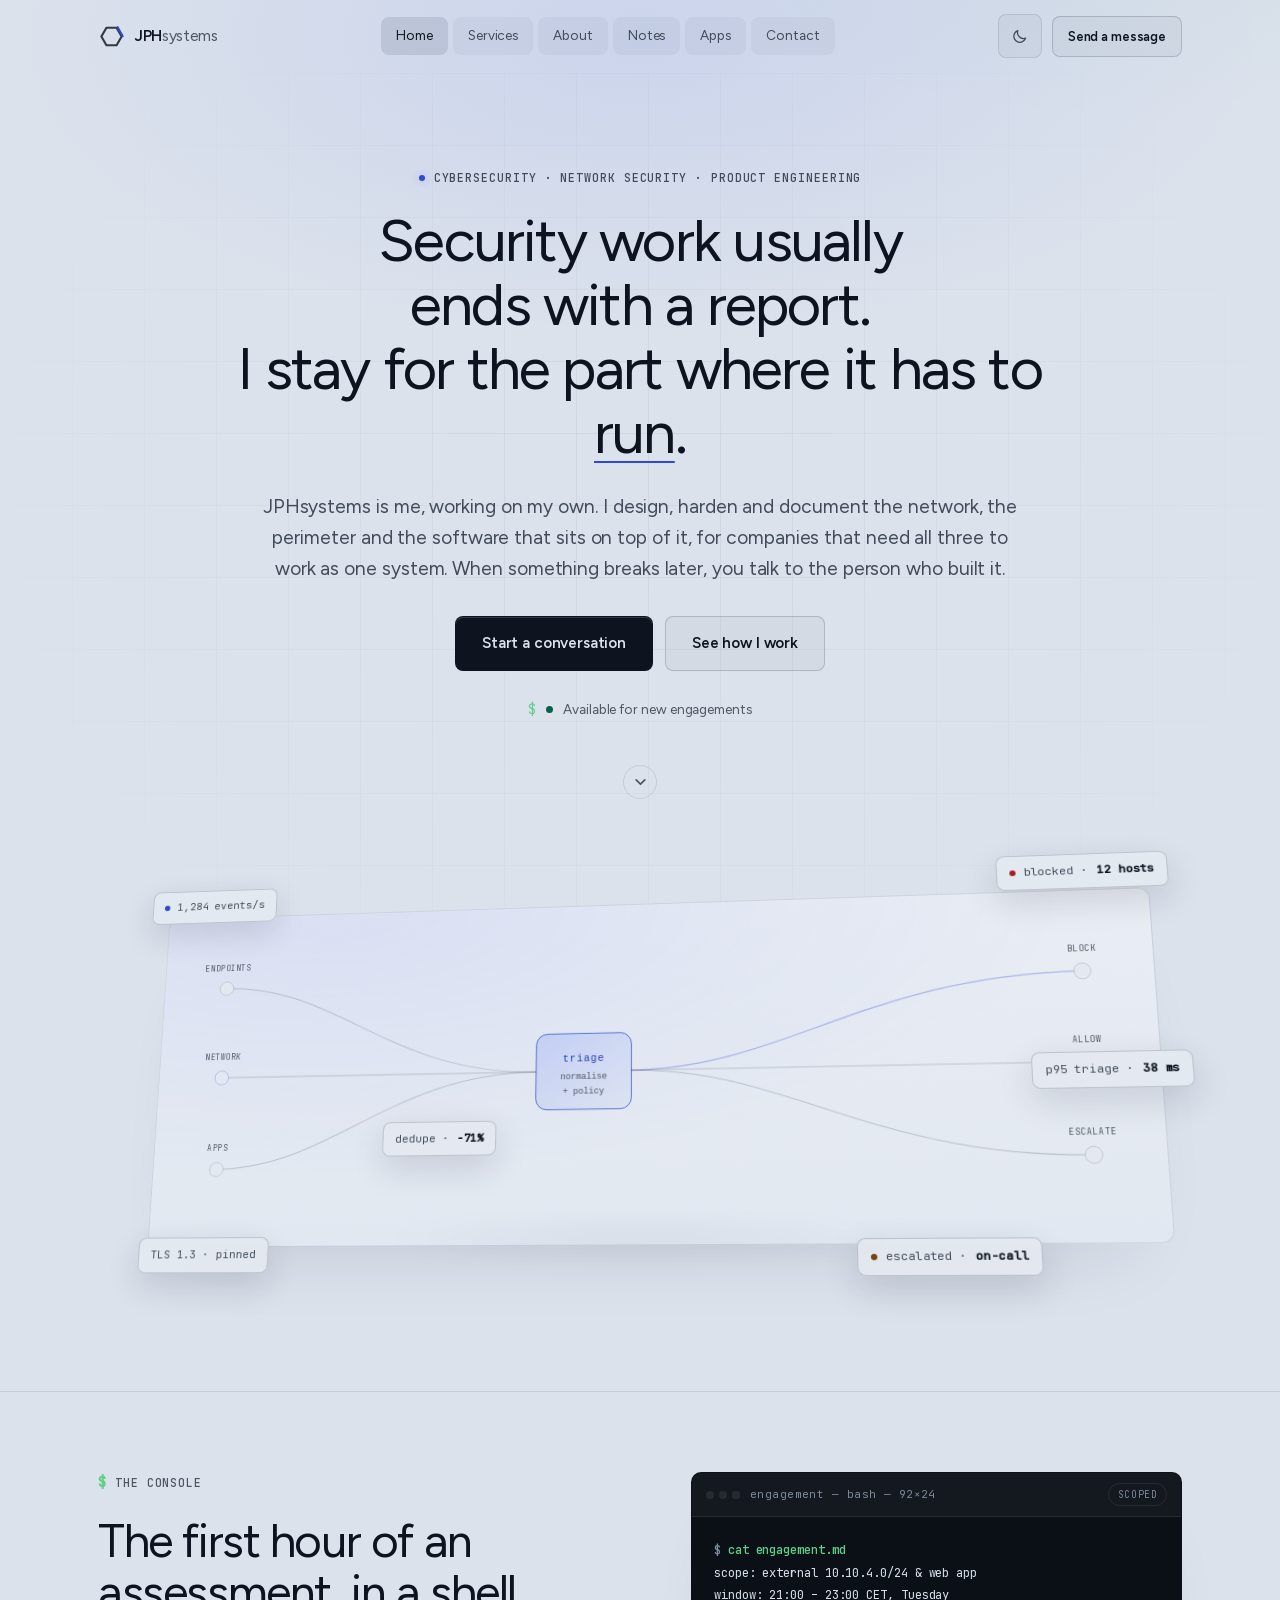
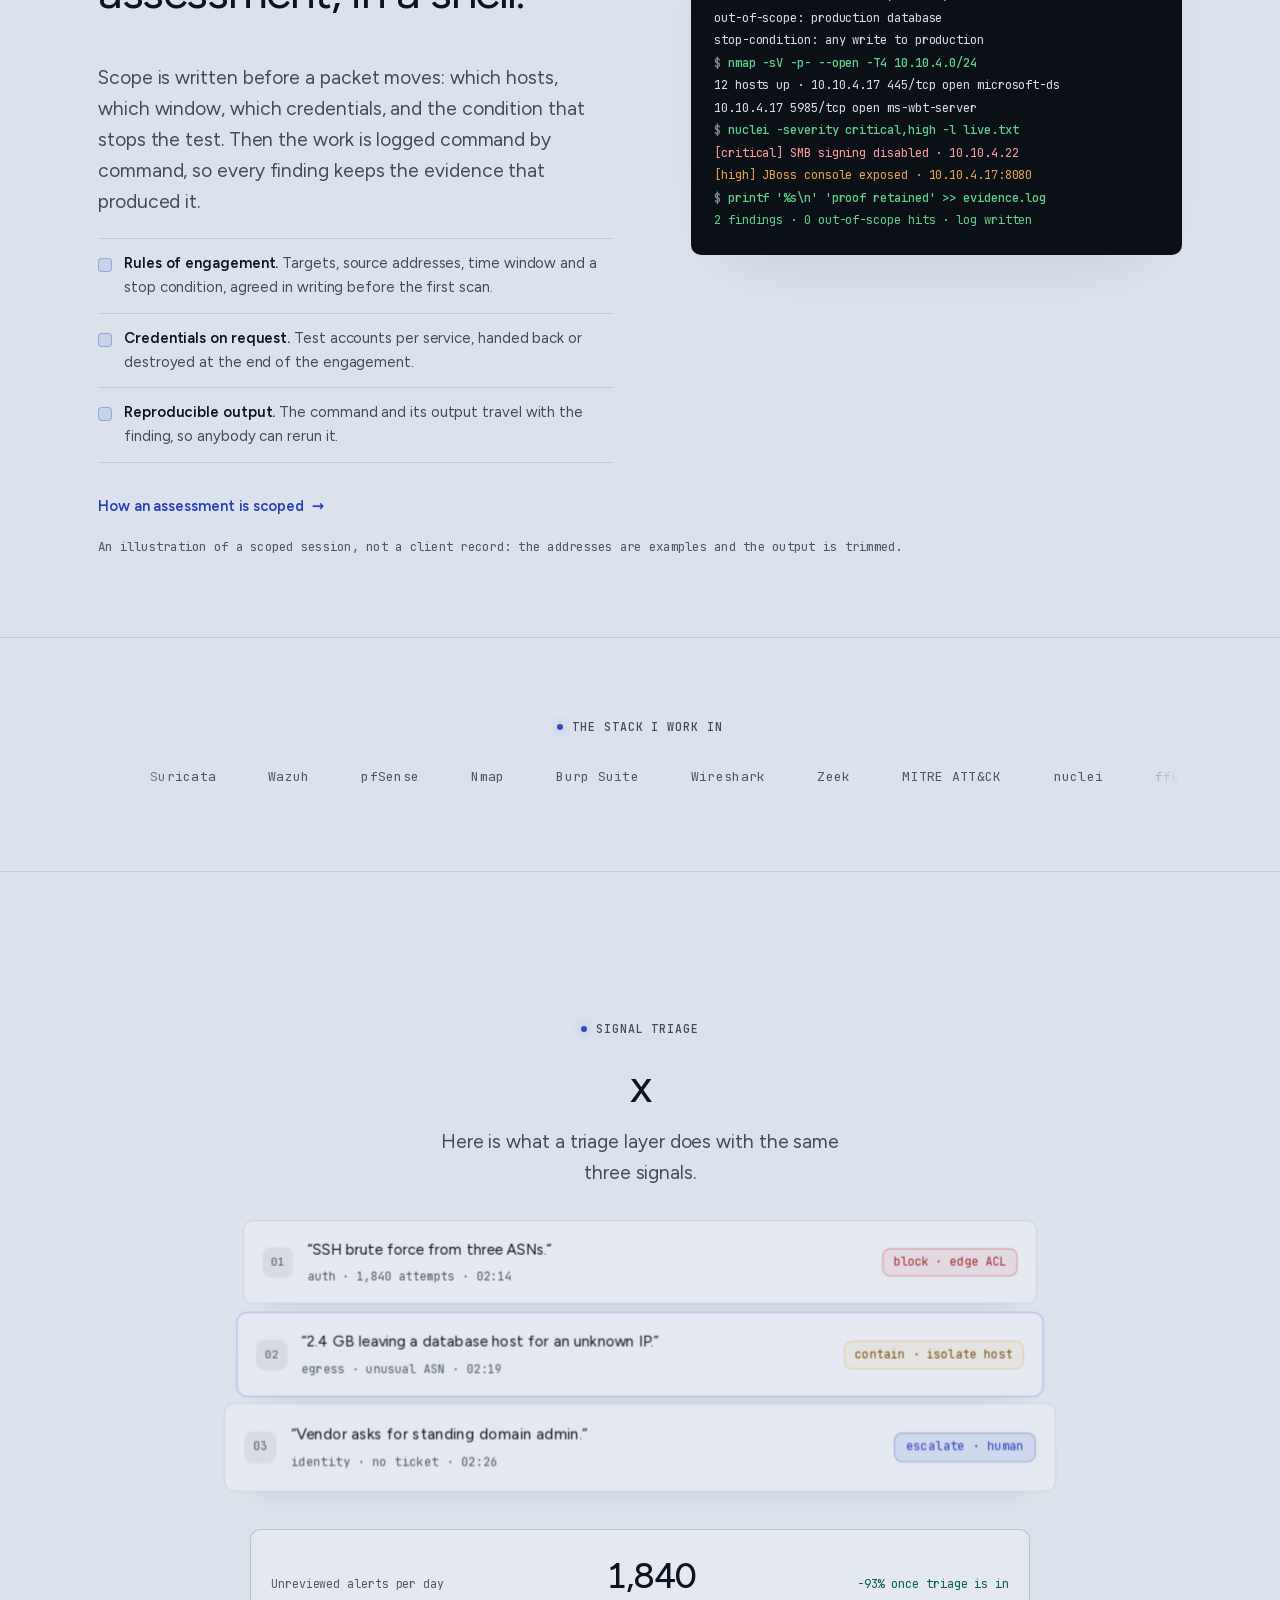
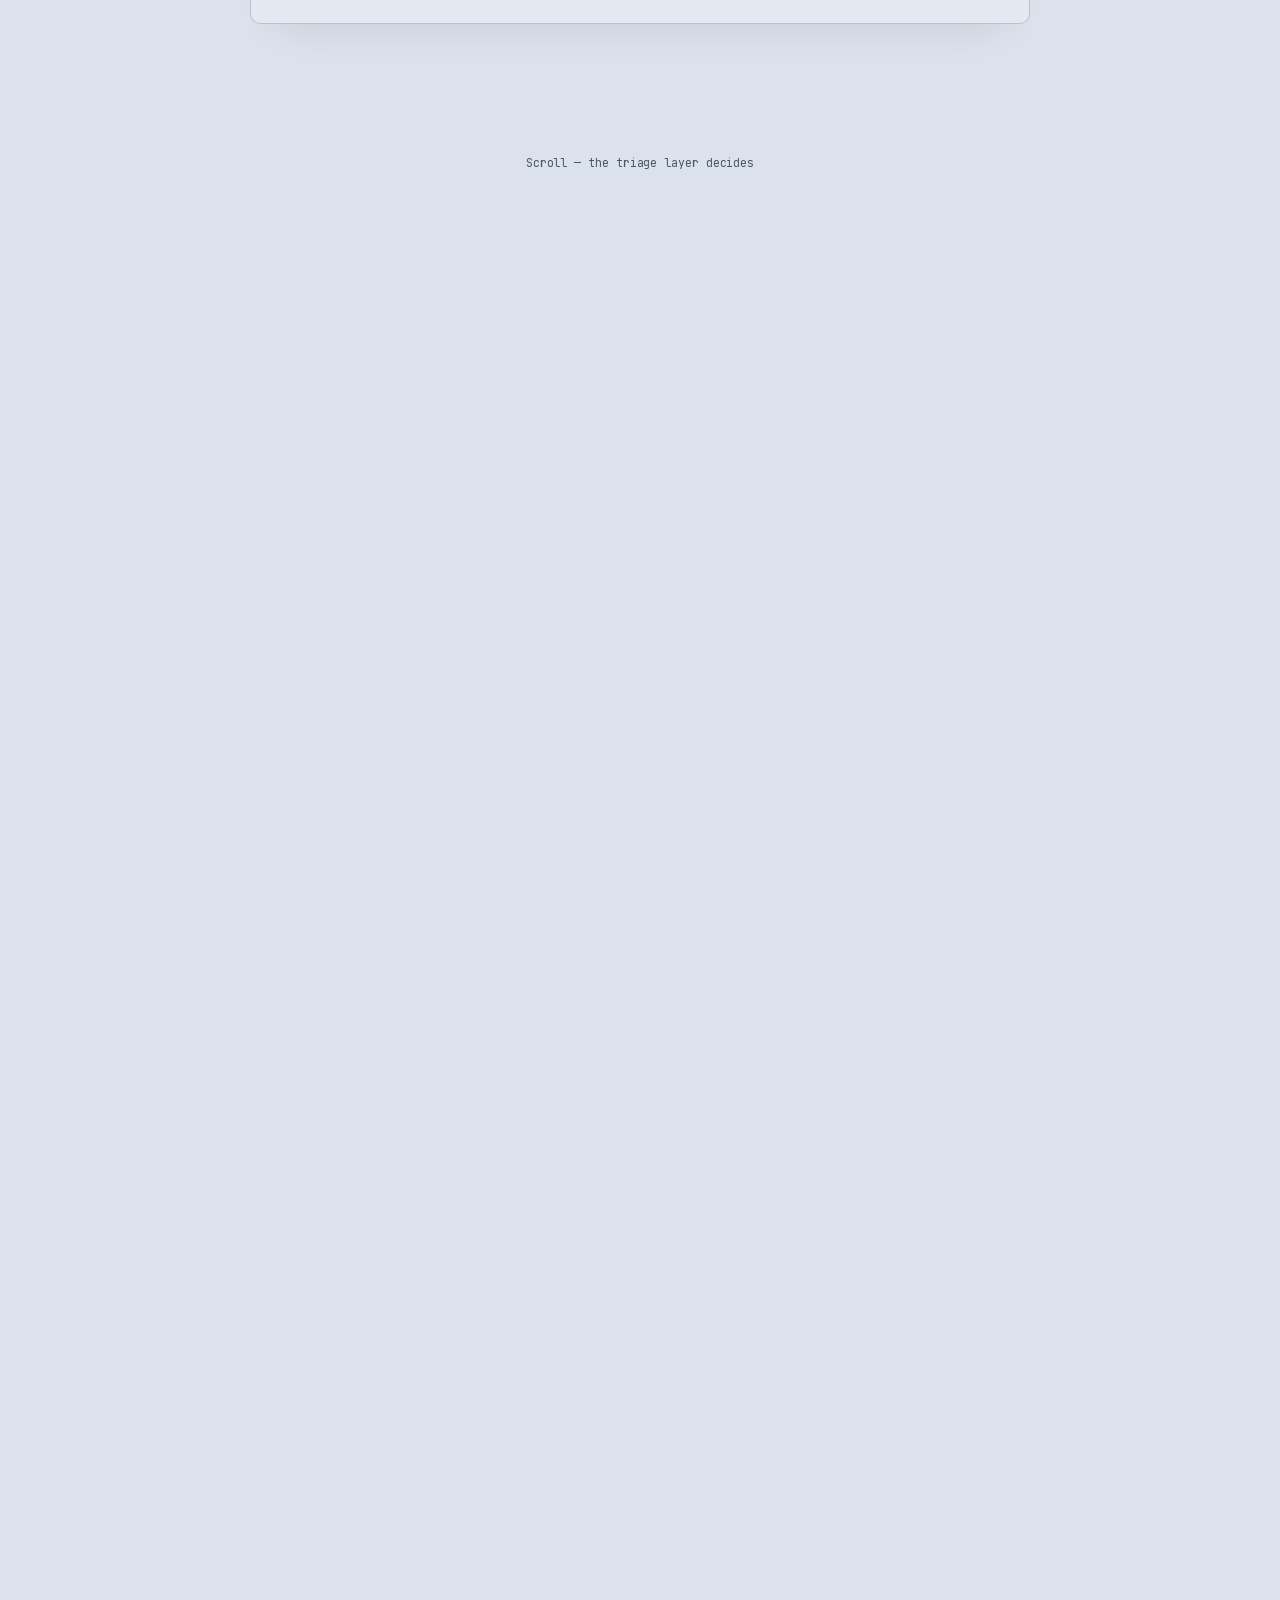
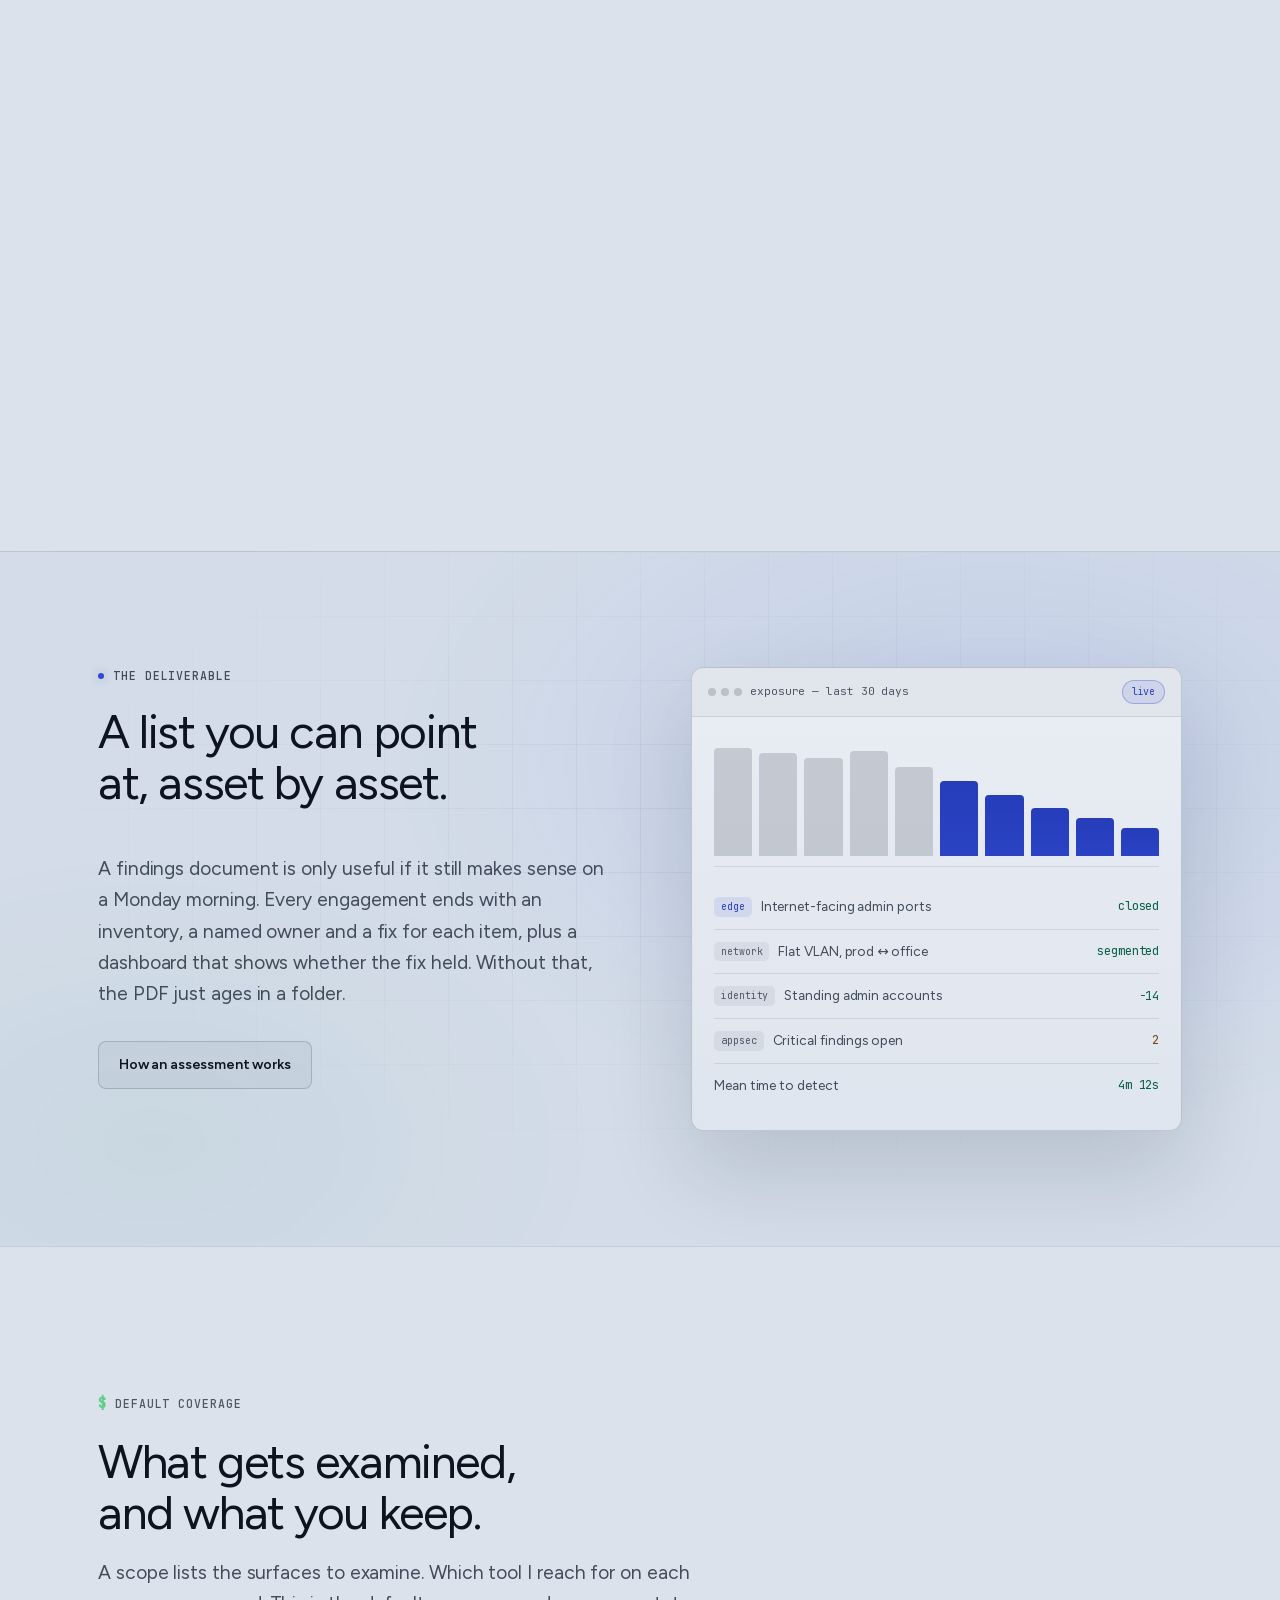
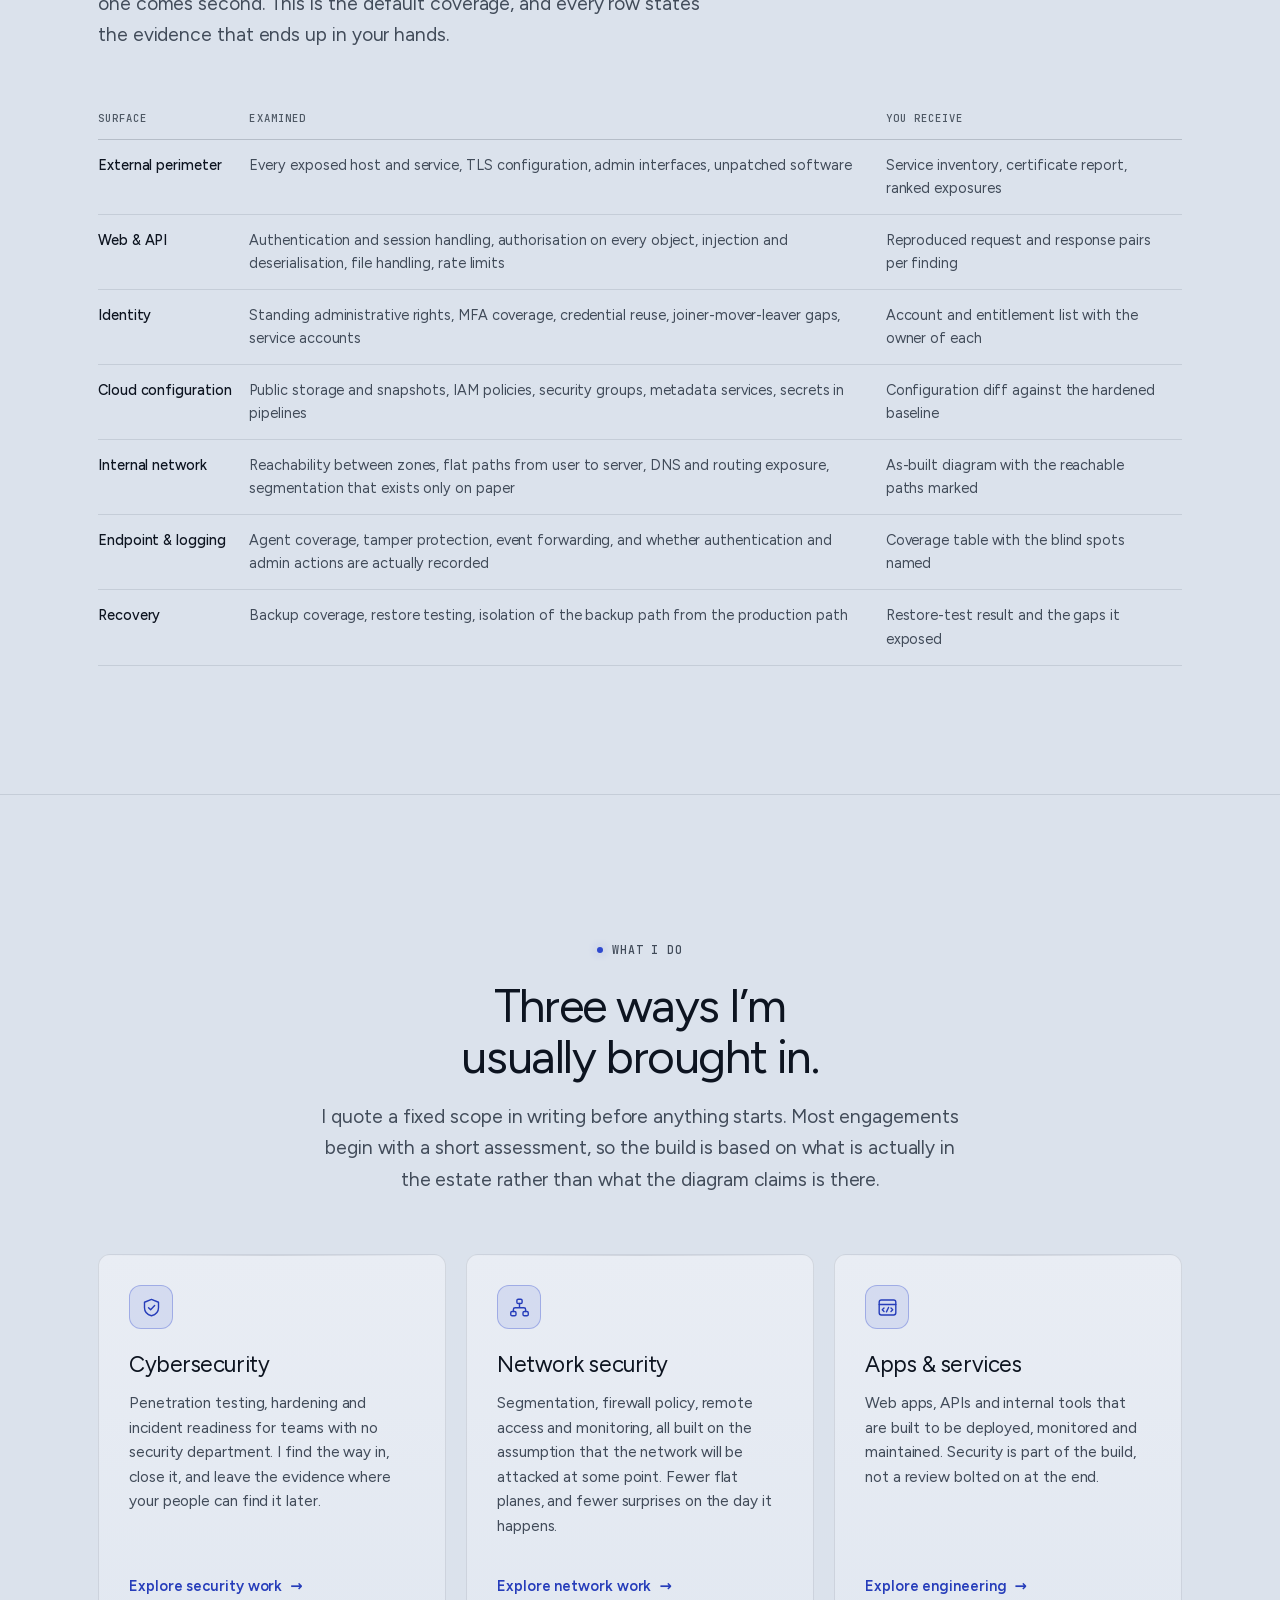
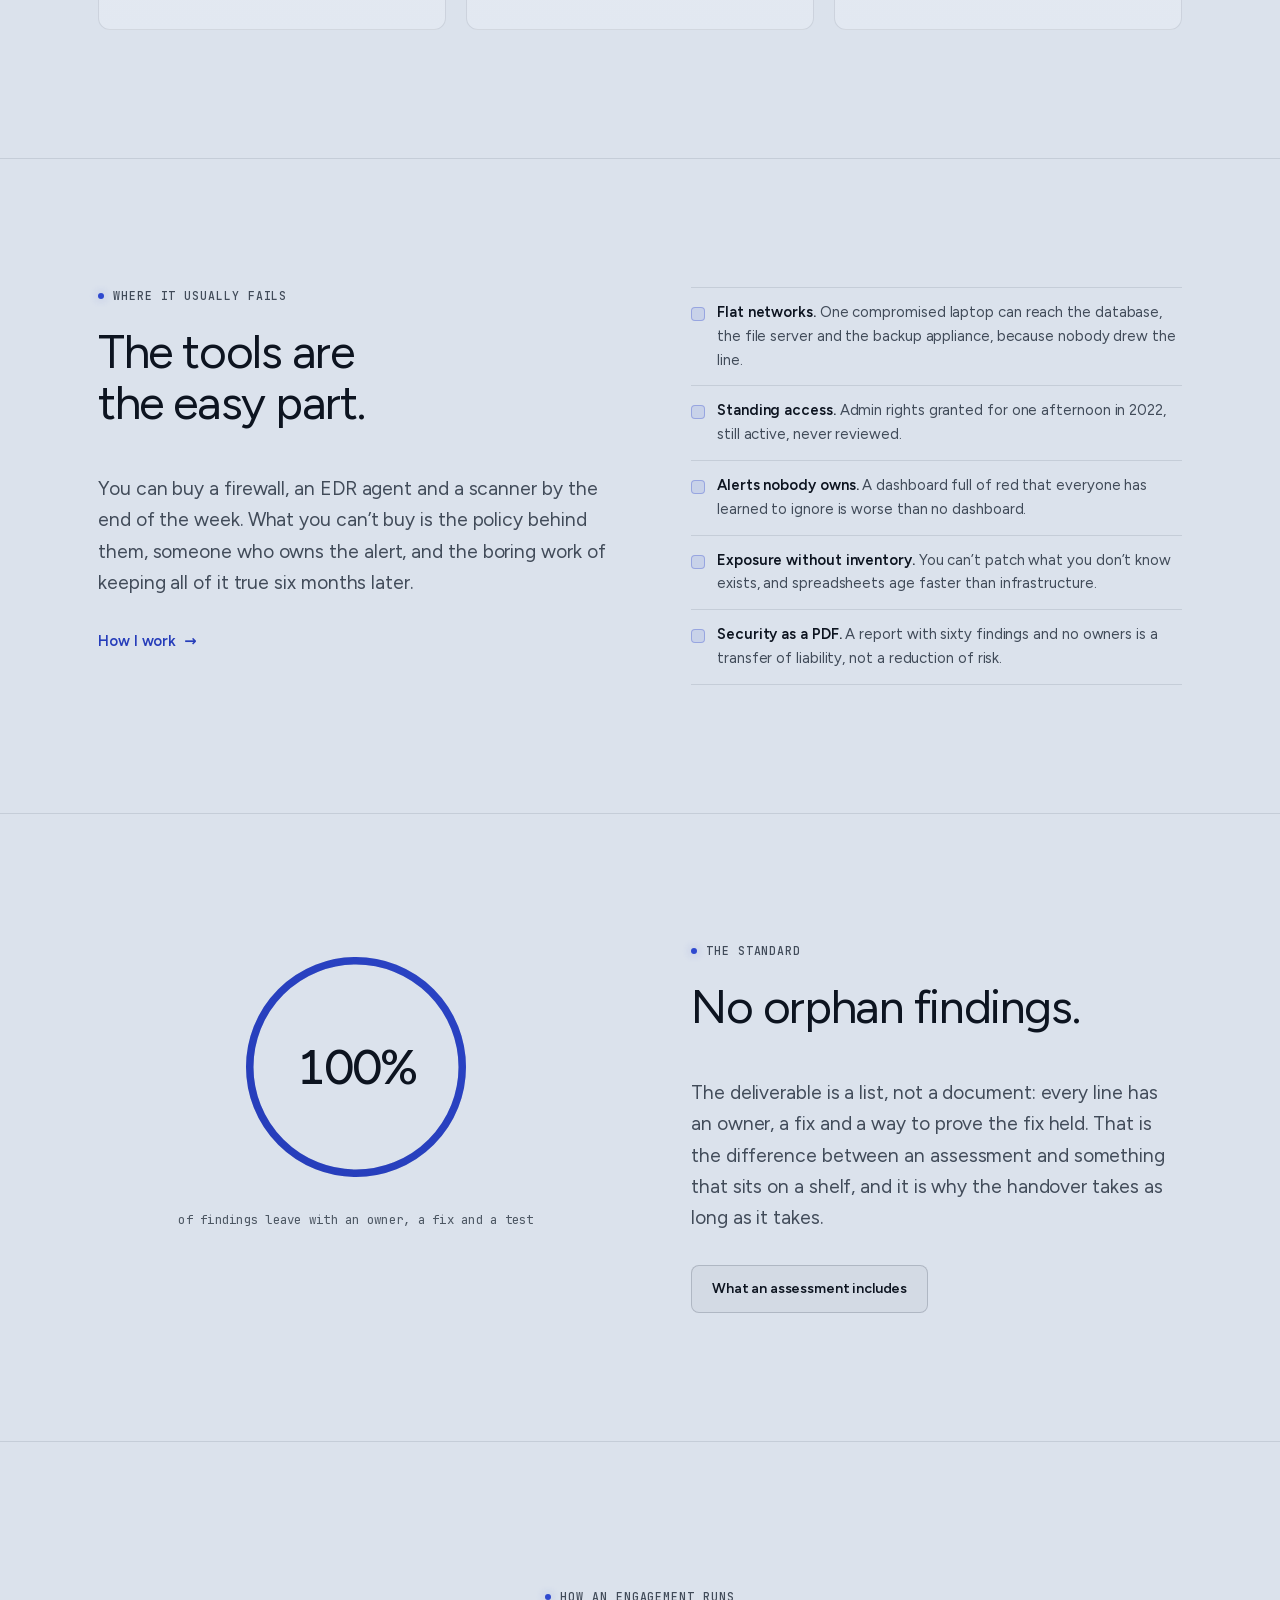
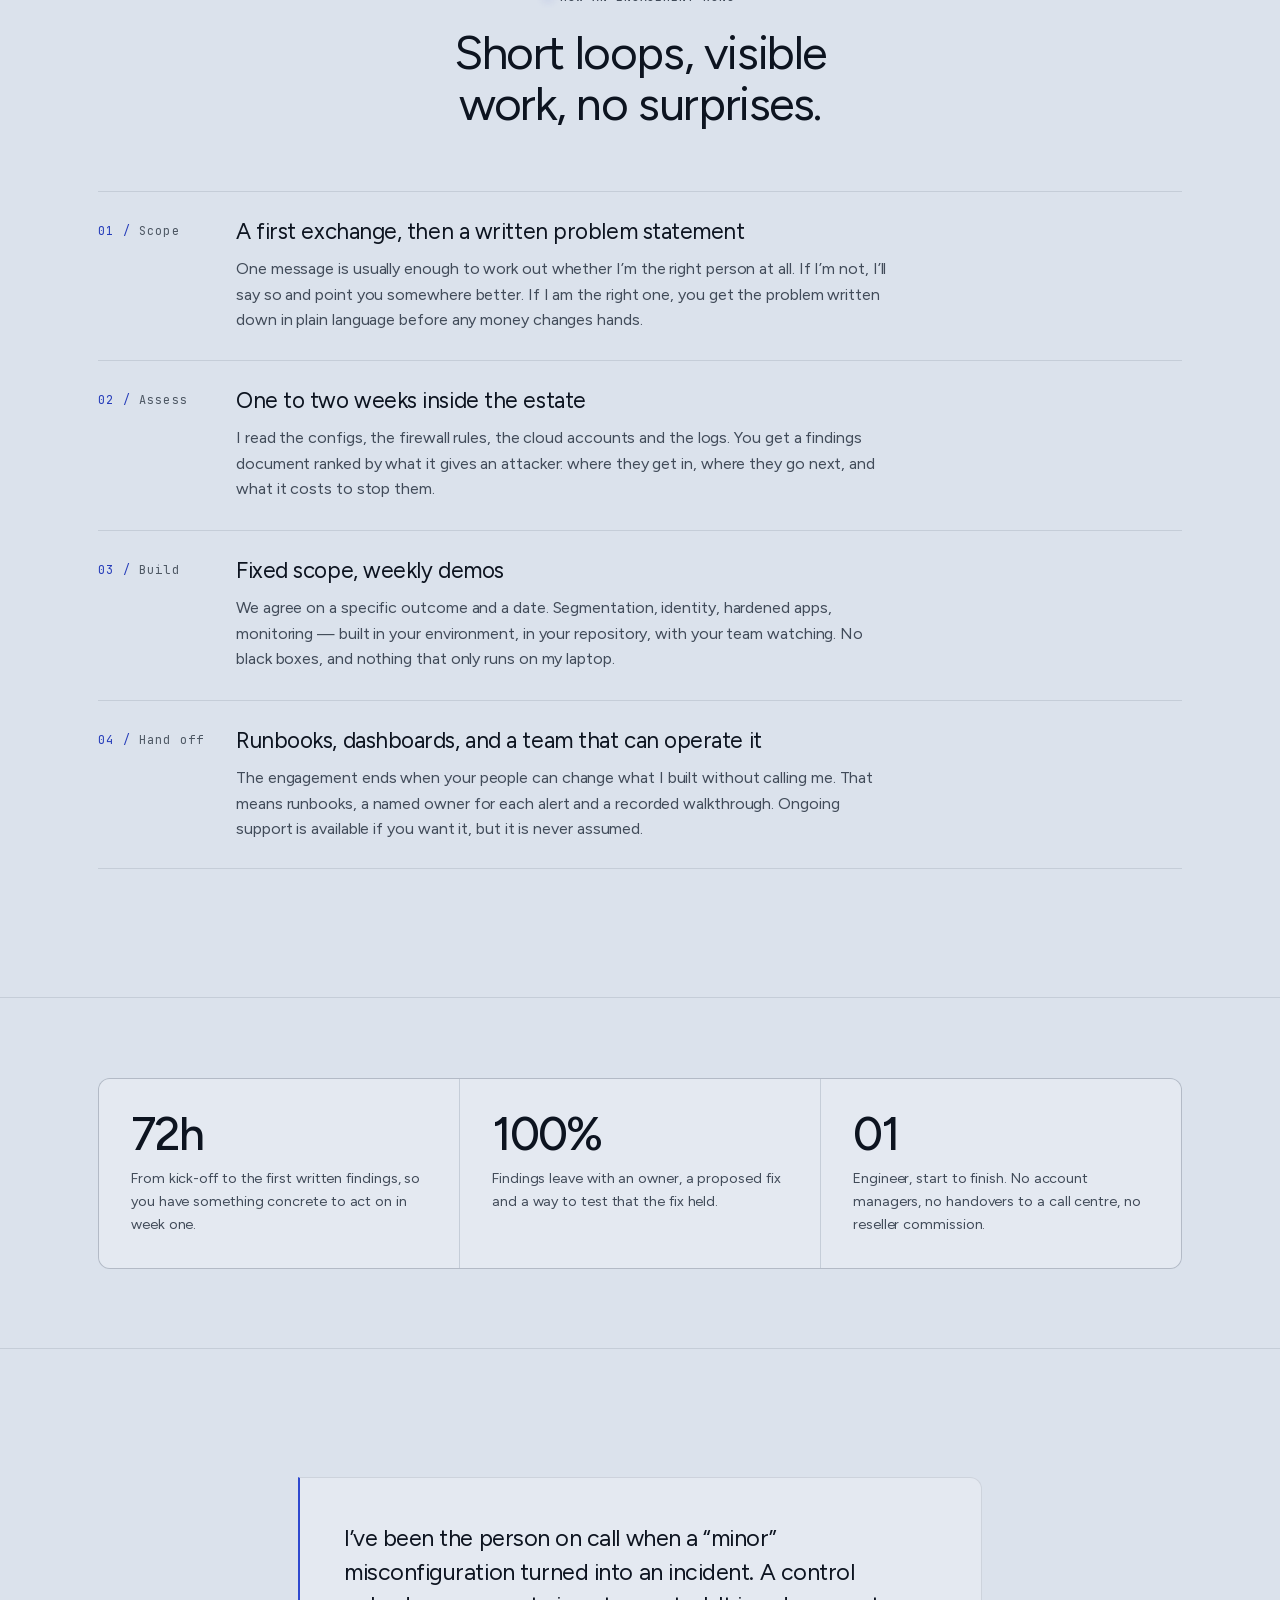
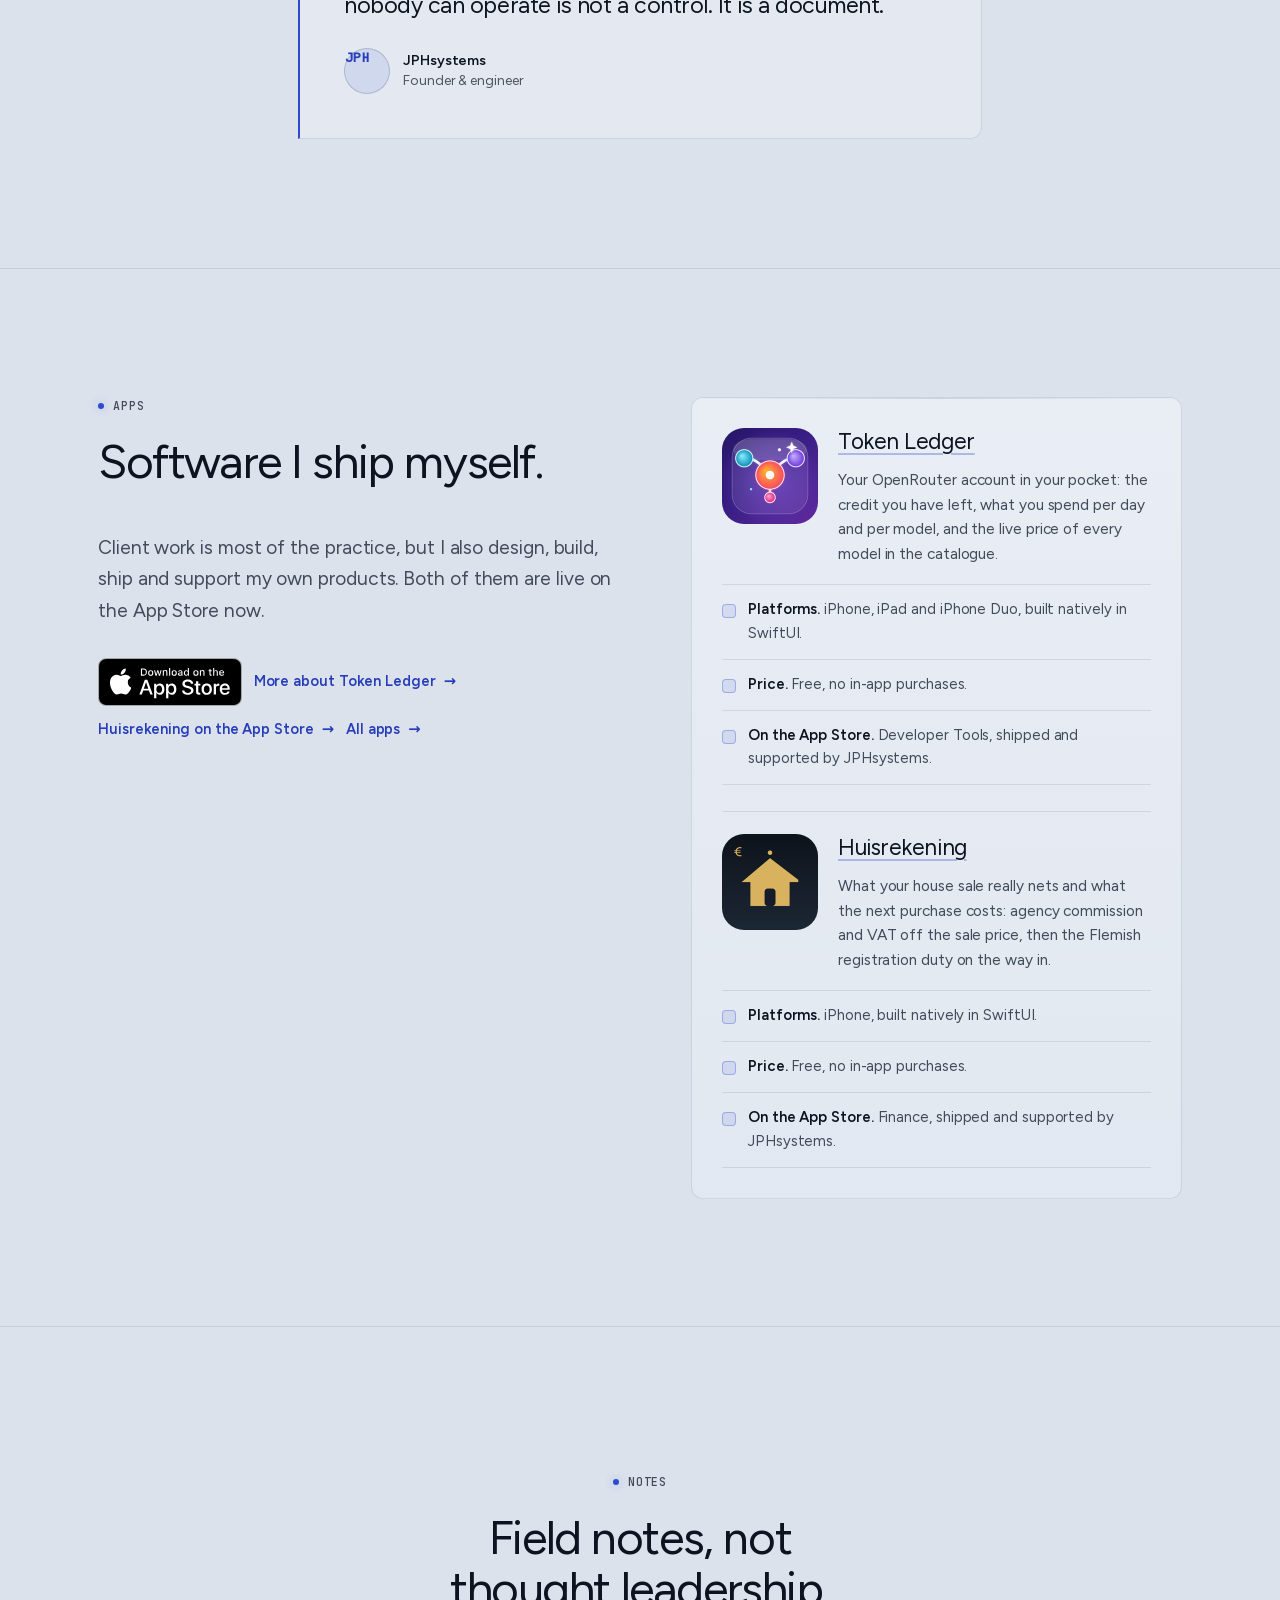
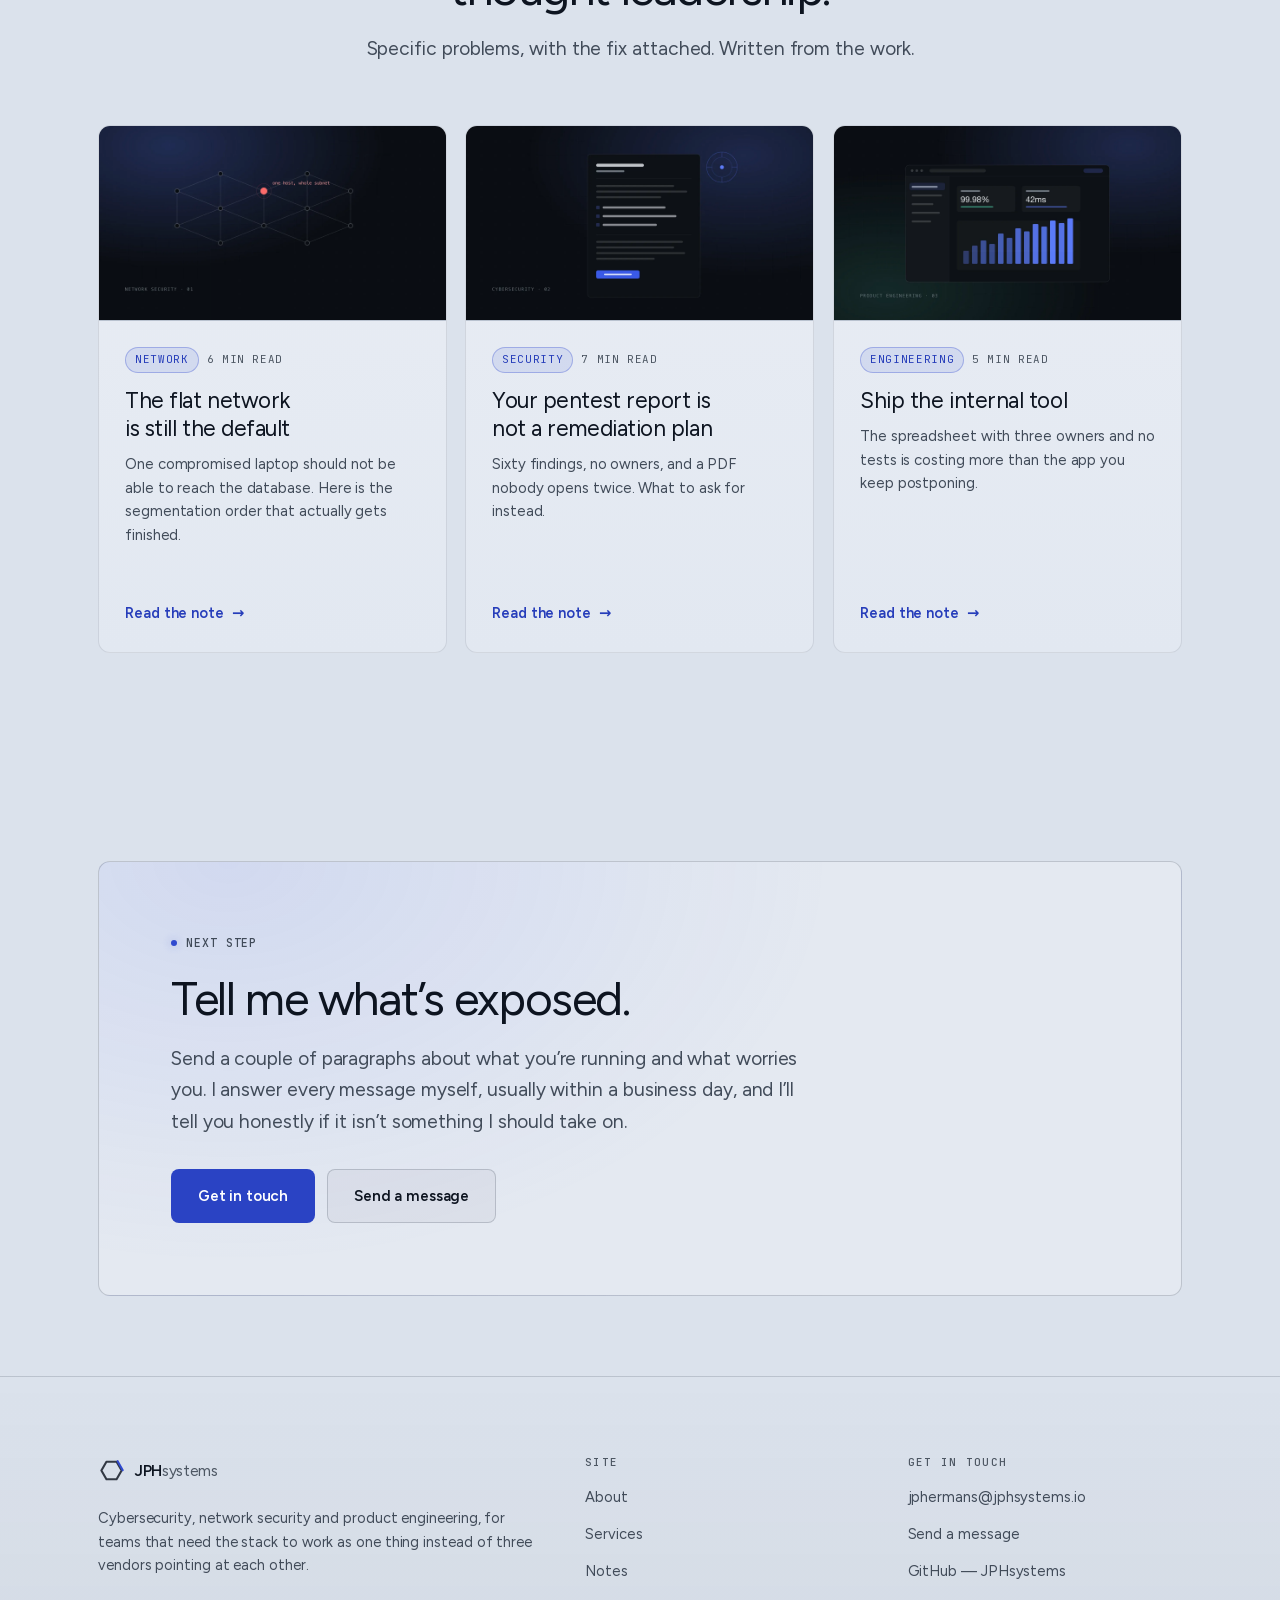
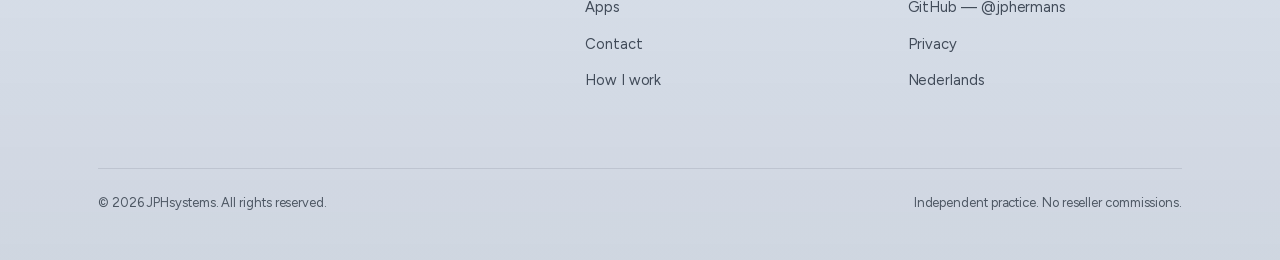
==== commit 5af863c3: "Light theme: a grey-blue ground instead of a near-white sheet The light theme read as white paper on" ====
--- a/index.html
+++ b/index.html
@@ -14,7 +14,7 @@
 <meta name="robots" content="index, follow, max-image-preview:large">
 <meta name="author" content="JPHsystems">
 <meta name="theme-color" content="#11171f">
-<meta http-equiv="Content-Security-Policy" content="default-src 'self'; img-src 'self' data:; style-src 'self' 'unsafe-inline'; script-src 'self' 'sha256-JkyHZffzlir5BzH5qrDii165sLSTmeAXAF/WrbErlvY='; font-src 'self'; connect-src 'self'; form-action 'self' mailto:; base-uri 'self'; object-src 'none'; upgrade-insecure-requests">
+<meta http-equiv="Content-Security-Policy" content="default-src 'self'; img-src 'self' data:; style-src 'self' 'unsafe-inline'; script-src 'self' 'sha256-5jT9jNBB+W4+XhbfRhJ+qqTr2JsvHyiT7T9K+RQsO2s='; font-src 'self'; connect-src 'self'; form-action 'self' mailto:; base-uri 'self'; object-src 'none'; upgrade-insecure-requests">
 <meta name="referrer" content="strict-origin-when-cross-origin">
 
 <!-- Open Graph -->
@@ -59,10 +59,10 @@
       : (window.matchMedia && window.matchMedia("(prefers-color-scheme: light)").matches ? "light" : "dark");
     root.setAttribute("data-theme", theme);
     var meta = document.querySelector('meta[name="theme-color"]');
-    meta.setAttribute("content", light ? "#ebf0f7" : "#11171f");
+    meta.setAttribute("content", light ? "#dbe2ec" : "#11171f");
   })();
 </script>
-<link rel="stylesheet" href="assets/css/styles.css?v=890f8a42">
+<link rel="stylesheet" href="assets/css/styles.css?v=07cee8ac">
 
 <script type="application/ld+json">
 {
@@ -158,7 +158,7 @@
 }
 </script>
 
-<script src="assets/js/main.js?v=b69b2048" defer></script>
+<script src="assets/js/main.js?v=9b183220" defer></script>
 </head>
 
 <body>
--- a/assets/css/styles.css
+++ b/assets/css/styles.css
@@ -137,11 +137,11 @@
 :root[data-theme="light"] {
   color-scheme: light;
 
-  /* Surfaces — a substantial gray-blue ground rather than white */
-  --ink:          #ebf0f7;
-  --ink-raised:   #f4f7fc;
-  --surface:      #dfe7f1;
-  --surface-2:    #d4ddeb;
+  /* Surfaces — a grey-blue ground, not a near-white sheet */
+  --ink:          #dbe2ec;
+  --ink-raised:   #e4e9f1;
+  --surface:      #cdd6e2;
+  --surface-2:    #c2ccda;
 
   /* Lines */
   --line:         rgba(15, 23, 42, 0.10);
@@ -150,25 +150,25 @@
 
   /* Text */
   --text:         #0d1420;
-  --text-dim:     #49525f;
-  --text-faint:   #5f6773;
-  --prose:        #2c3543;
+  --text-dim:     #414b59;
+  --text-faint:   #4d5763;
+  --prose:        #28313d;
 
   /* Accent — darkened for contrast on white */
-  --accent:       #3a5ae8;
-  --accent-hi:    #2b44c7;
-  --accent-deep:  #2f49cf;
-  --accent-wash:  rgba(58, 90, 232, 0.08);
-  --accent-edge:  rgba(58, 90, 232, 0.28);
+  --accent:       #2f49cf;
+  --accent-hi:    #263dba;
+  --accent-deep:  #2a43c4;
+  --accent-wash:  rgba(47, 73, 207, 0.10);
+  --accent-edge:  rgba(47, 73, 207, 0.32);
 
   /* Semantic */
-  --positive:     #0a6e53;
-  --warn:         #8f560a;
-  --danger:       #bd2b31;
-  --danger-text:  #b4232b;
-  --danger-strong: #c62f35;
-  --ok-text:      #0b6b50;
-  --bad-text:     #a51f24;
+  --positive:     #096048;
+  --warn:         #754707;
+  --danger:       #a01f25;
+  --danger-text:  #a82329;
+  --danger-strong: #a01f25;
+  --ok-text:      #085840;
+  --bad-text:     #a01f25;
 
   /* Translucent fills and shadows */
   --tint:         rgba(15, 23, 42, 0.035);
@@ -182,17 +182,17 @@
   --shadow-soft:  rgba(15, 23, 42, 0.08);
 
   /* Component surfaces */
-  --header-bg:    rgba(235, 240, 247, 0.88);
-  --menu-bg:      rgba(235, 240, 247, 0.98);
-  --chip-bg:      rgba(255, 255, 255, 0.92);
-  --showcase-bg:  #e6edf6;
-  --card-bg:      linear-gradient(180deg, #fcfdff, #f5f8fd);
-  --card-bg-hover: linear-gradient(180deg, #ffffff, #f0f5fc);
-  --ui-bg:        linear-gradient(180deg, #ffffff, #f8fafd);
-  --input-bg:     #ffffff;
-  --input-focus-bg: #ffffff;
-  --code-bg:      rgba(15, 23, 42, 0.06);
-  --footer-bg:    linear-gradient(180deg, transparent, rgba(15, 23, 42, 0.045));
+  --header-bg:    rgba(219, 226, 236, 0.90);
+  --menu-bg:      rgba(219, 226, 236, 0.98);
+  --chip-bg:      rgba(228, 233, 241, 0.94);
+  --showcase-bg:  #d3dce8;
+  --card-bg:      linear-gradient(180deg, #e9edf4, #e2e8f1);
+  --card-bg-hover: linear-gradient(180deg, #eef1f7, #e7ecf4);
+  --ui-bg:        linear-gradient(180deg, #e9edf4, #dfe5ee);
+  --input-bg:     #eef1f7;
+  --input-focus-bg: #f4f7fb;
+  --code-bg:      rgba(15, 23, 42, 0.08);
+  --footer-bg:    linear-gradient(180deg, transparent, rgba(15, 23, 42, 0.06));
 
   /* Brand mark */
   --brand-line:     rgba(15, 23, 42, 0.35);
@@ -214,7 +214,7 @@
   --pulse-ring:        rgba(11, 122, 92, 0.35);
 
   /* Select arrow */
-  --select-arrow: url("data:image/svg+xml,%3Csvg xmlns='http://www.w3.org/2000/svg' width='12' height='8' viewBox='0 0 12 8'%3E%3Cpath d='M1 1.5 6 6.5l5-5' stroke='%235f6773' stroke-width='1.6' fill='none' stroke-linecap='round'/%3E%3C/svg%3E");
+  --select-arrow: url("data:image/svg+xml,%3Csvg xmlns='http://www.w3.org/2000/svg' width='12' height='8' viewBox='0 0 12 8'%3E%3Cpath d='M1 1.5 6 6.5l5-5' stroke='%234d5763' stroke-width='1.6' fill='none' stroke-linecap='round'/%3E%3C/svg%3E");
 }
 
 @media (min-width: 768px)  { :root { --gutter: 32px; } }
